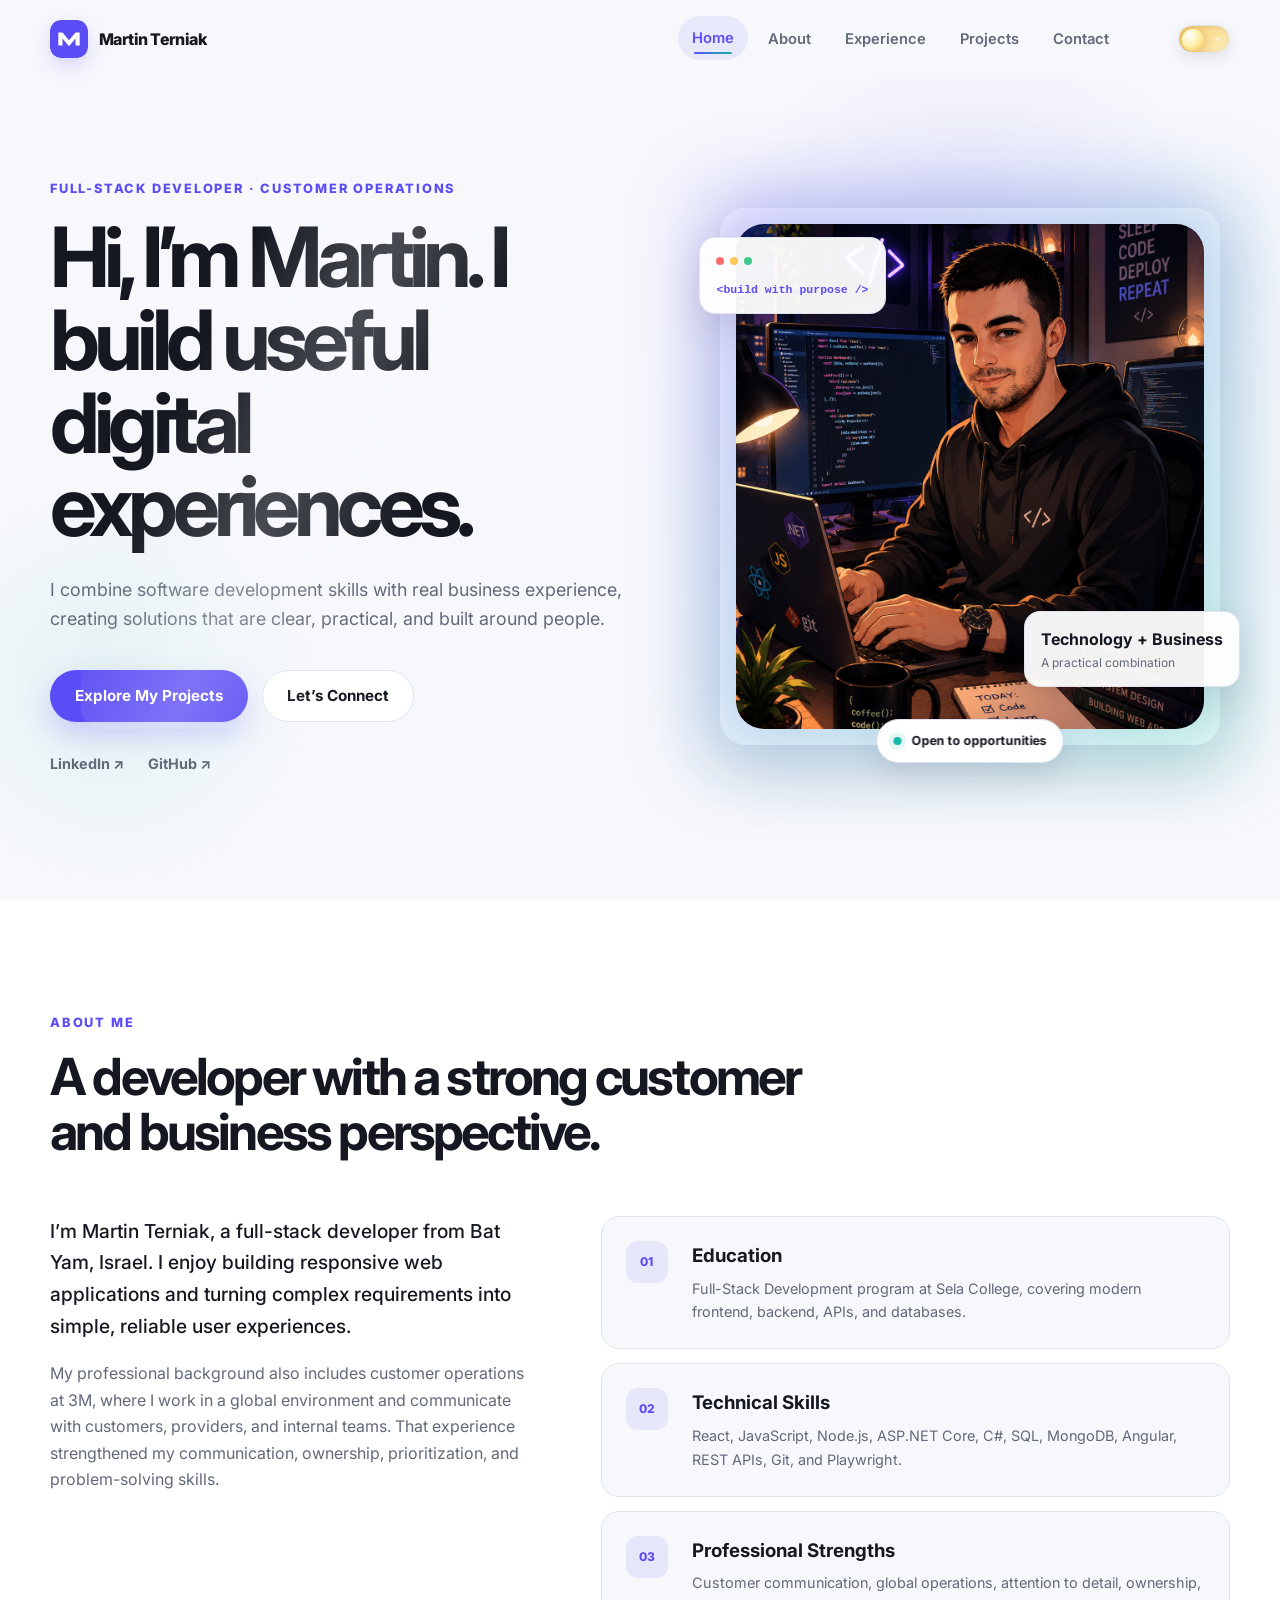
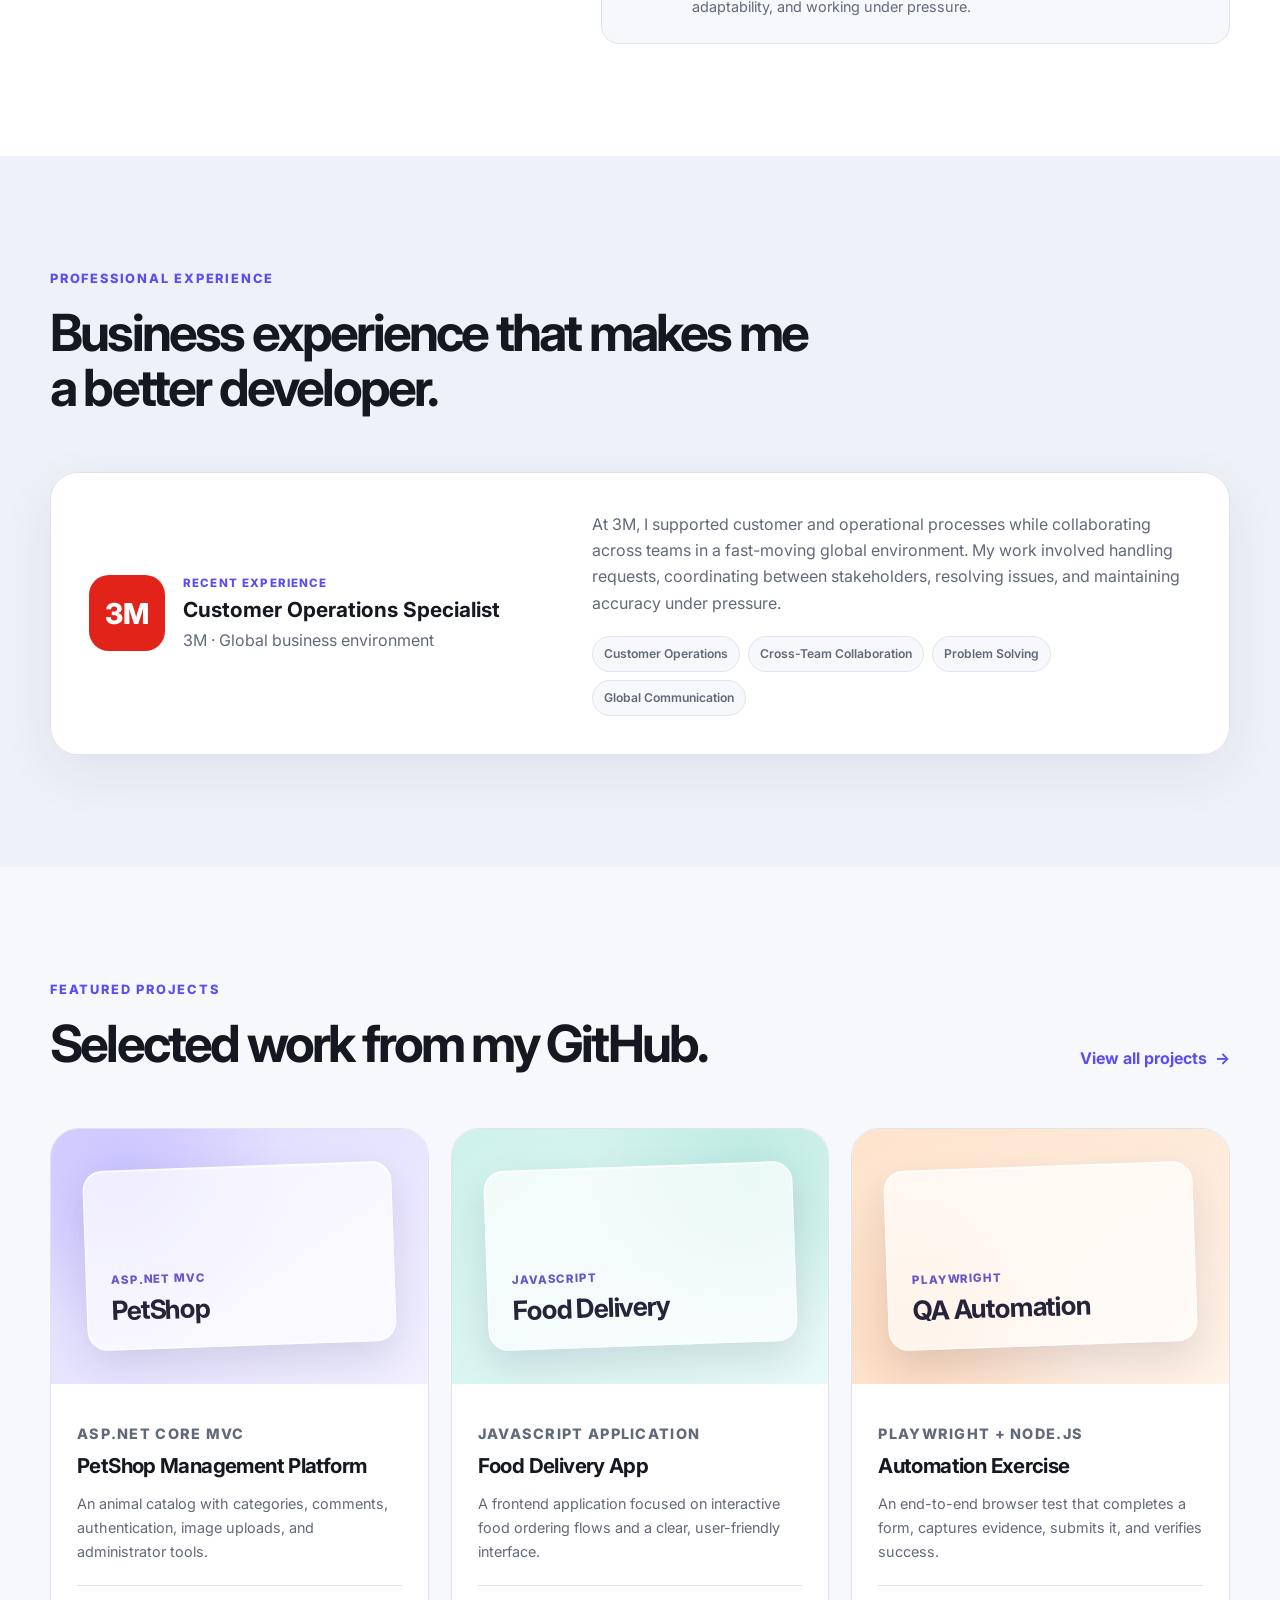
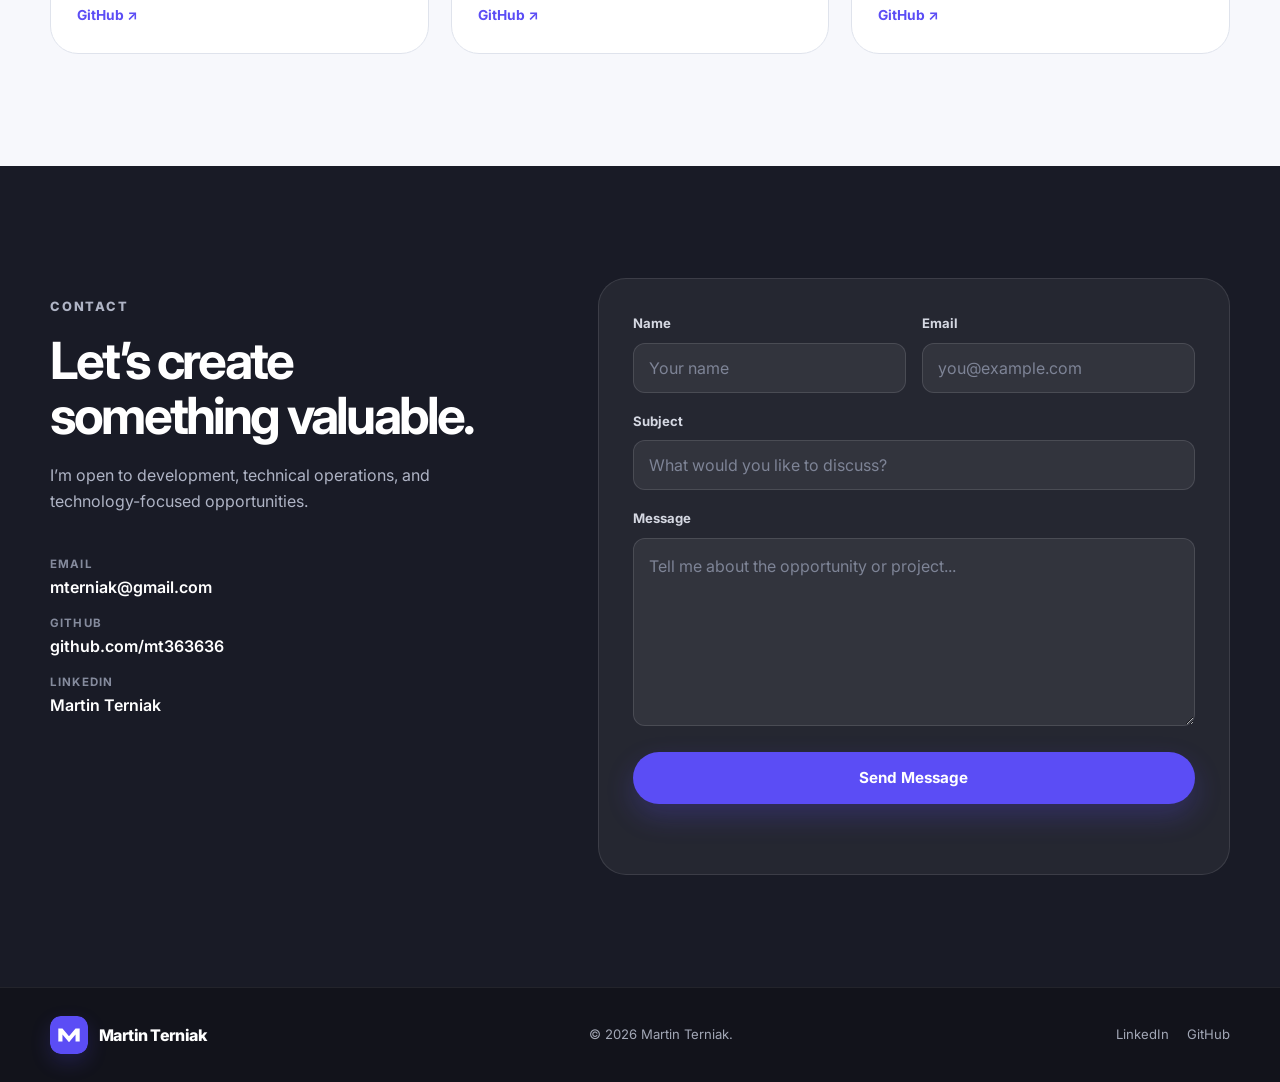
==== index.html @ b2ddba94 "Add chat project and polish portfolio UI" ====
<!DOCTYPE html>
<html lang="en">
<head>
  <meta charset="UTF-8" />
  <meta name="viewport" content="width=device-width, initial-scale=1.0" />
  <meta name="description" content="Martin Terniak — full-stack developer and customer operations professional." />
  <title>Martin Terniak | Full-Stack Developer</title>
  <link rel="preconnect" href="https://fonts.googleapis.com">
  <link rel="preconnect" href="https://fonts.gstatic.com" crossorigin>
  <link href="https://fonts.googleapis.com/css2?family=Inter:wght@400;500;600;700;800&display=swap" rel="stylesheet">
  <link rel="icon" href="logo.svg" type="image/svg+xml">
  <link rel="stylesheet" href="style.css" />
</head>

<body>
  <div class="cursor-glow" aria-hidden="true"></div>
  <div class="cosmic-background" aria-hidden="true">
  <div class="stars stars-small"></div>
  <div class="stars stars-medium"></div>
  <div class="stars stars-large"></div>
  <div class="cosmic-orb cosmic-orb-one"></div>
  <div class="cosmic-orb cosmic-orb-two"></div>
</div>
  <header class="header">
    <nav class="navbar container" aria-label="Main navigation">
      <a href="index.html#home" class="brand">
  <img src="logo.svg" alt="" class="brand-mark">
  <span>Martin Terniak</span>
</a>



<button class="menu-toggle" type="button"
 aria-label="Open navigation menu"
  aria-expanded="false"
  aria-controls="nav-links">
    <span></span>
    <span></span>
    <span></span>
</button>

      <ul class="nav-links" id="nav-links">
        <li><a href="#home" class="nav-link active">Home</a></li>
        <li><a href="#about" class="nav-link">About</a></li>
        <li><a href="#experience" class="nav-link">Experience</a></li>
        <li><a href="#projects" class="nav-link">Projects</a></li>
        <li><a href="#contact" class="nav-link">Contact</a></li>
      </ul>
      <button
  class="theme-toggle"
  id="theme-toggle"
  type="button"
  aria-label="Switch color theme"
  aria-pressed="false"
>
  <span class="theme-toggle-track">
    <span class="theme-icon sun-icon">☀</span>
    <span class="theme-icon moon-icon">✦</span>
    <span class="theme-toggle-orb"></span>
  </span>
</button>
    </nav>
  </header>

  <main>
    <section id="home" class="hero section">
      <div class="hero-glow hero-glow-one"></div>
      <div class="hero-glow hero-glow-two"></div>

      <div class="container hero-grid">
        <div class="hero-content reveal">
          <p class="eyebrow">Full-Stack Developer · Customer Operations</p>
          <h1>Hi, I’m Martin. I build useful digital experiences.</h1>
          <p class="hero-description">
            I combine software development skills with real business experience,
            creating solutions that are clear, practical, and built around people.
          </p>

          <div class="hero-actions">
            <a href="projects.html" class="btn btn-primary">Explore My Projects</a>
            <a href="#contact" class="btn btn-secondary">Let’s Connect</a>
          </div>

          <div class="social-row">
            <a href="https://www.linkedin.com/in/martin-terniak-32437826b" target="_blank" rel="noopener noreferrer">LinkedIn ↗</a>
            <a href="https://github.com/mt363636" target="_blank" rel="noopener noreferrer">GitHub ↗</a>
          </div>
        </div>

        <div class="hero-visual reveal">
          <div class="portrait-frame">
            <img
  src="portfolio/images/profile_website.png"
  alt="me!"
/>
            <div class="portrait-badge">
              <span></span>
              Open to opportunities
            </div>
          </div>

          <div class="floating-card card-code">
            <span class="code-dot red"></span>
            <span class="code-dot yellow"></span>
            <span class="code-dot green"></span>
            <code>&lt;build with purpose /&gt;</code>
          </div>

          <div class="floating-card card-stat">
            <strong>Technology + Business</strong>
            <span>A practical combination</span>
          </div>
        </div>
      </div>
    </section>

    <section id="about" class="section about">
      <div class="container">
        <div class="section-heading reveal">
          <p class="eyebrow">About Me</p>
          <h2>A developer with a strong customer and business perspective.</h2>
        </div>

        <div class="about-grid">
          <div class="about-intro reveal">
            <p class="lead">
              I’m Martin Terniak, a full-stack developer from Bat Yam, Israel.
              I enjoy building responsive web applications and turning complex requirements
              into simple, reliable user experiences.
            </p>
            <p>
              My professional background also includes customer operations at 3M, where I work
              in a global environment and communicate with customers, providers, and internal teams.
              That experience strengthened my communication, ownership, prioritization, and
              problem-solving skills.
            </p>
          </div>

          <div class="about-facts reveal">
            <article class="fact-card">
              <span class="fact-number">01</span>
              <div>
                <h3>Education</h3>
                <p>Full-Stack Development program at Sela College, covering modern frontend, backend, APIs, and databases.</p>
              </div>
            </article>

            <article class="fact-card">
              <span class="fact-number">02</span>
              <div>
                <h3>Technical Skills</h3>
                <p>React, JavaScript, Node.js, ASP.NET Core, C#, SQL, MongoDB, Angular, REST APIs, Git, and Playwright.</p>
              </div>
            </article>

            <article class="fact-card">
              <span class="fact-number">03</span>
              <div>
                <h3>Professional Strengths</h3>
                <p>Customer communication, global operations, attention to detail, ownership, adaptability, and working under pressure.</p>
              </div>
            </article>
          </div>
        </div>
      </div>
    </section>

    <section id="experience" class="section experience">
      <div class="container">
        <div class="section-heading reveal">
          <p class="eyebrow">Professional Experience</p>
          <h2>Business experience that makes me a better developer.</h2>
        </div>

        <article class="experience-card reveal">
          <div class="experience-company">
            <div class="company-logo">3M</div>
            <div>
              <p class="experience-label">recent experience</p>
              <h3>Customer Operations Specialist</h3>
              <p>3M · Global business environment</p>
            </div>
          </div>

          <div class="experience-copy">
            <p>
              At 3M, I supported customer and operational processes while collaborating across
              teams in a fast-moving global environment. My work involved handling requests,
              coordinating between stakeholders, resolving issues, and maintaining accuracy
              under pressure.
            </p>
            <div class="experience-tags">
              <span>Customer Operations</span>
              <span>Cross-Team Collaboration</span>
              <span>Problem Solving</span>
              <span>Global Communication</span>
            </div>
          </div>
        </article>
      </div>
    </section>

    <section id="projects" class="section projects">
      <div class="container">
        <div class="section-heading heading-row reveal">
          <div>
            <p class="eyebrow">Featured Projects</p>
            <h2>Selected work from my GitHub.</h2>
          </div>
          <a href="projects.html" class="text-link">View all projects <span>→</span></a>
        </div>

        <div class="projects-grid">
          <article class="project-card reveal">
            <a class="project-visual project-one" href="https://github.com/mt363636/PetShopProject" target="_blank" rel="noopener noreferrer">
              <div class="project-placeholder">
                <span>ASP.NET MVC</span>
                <strong>PetShop</strong>
              </div>
            </a>
            <div class="project-content">
              <p class="project-type">ASP.NET Core MVC</p>
              <h3>PetShop Management Platform</h3>
              <p>An animal catalog with categories, comments, authentication, image uploads, and administrator tools.</p>
              <div class="project-links">
                <a href="https://github.com/mt363636/PetShopProject" target="_blank" rel="noopener noreferrer">GitHub ↗</a>
              </div>
            </div>
          </article>

          <article class="project-card reveal">
            <a class="project-visual project-two" href="https://github.com/mt363636/Food-Delievery-App" target="_blank" rel="noopener noreferrer">
              <div class="project-placeholder">
                <span>JavaScript</span>
                <strong>Food Delivery</strong>
              </div>
            </a>
            <div class="project-content">
              <p class="project-type">JavaScript Application</p>
              <h3>Food Delivery App</h3>
              <p>A frontend application focused on interactive food ordering flows and a clear, user-friendly interface.</p>
              <div class="project-links">
                <a href="https://github.com/mt363636/Food-Delievery-App" target="_blank" rel="noopener noreferrer">GitHub ↗</a>
              </div>
            </div>
          </article>

          <article class="project-card reveal">
            <a class="project-visual project-three" href="https://github.com/mt363636/Automation-Exercise" target="_blank" rel="noopener noreferrer">
              <div class="project-placeholder">
                <span>Playwright</span>
                <strong>QA Automation</strong>
              </div>
            </a>
            <div class="project-content">
              <p class="project-type">Playwright + Node.js</p>
              <h3>Automation Exercise</h3>
              <p>An end-to-end browser test that completes a form, captures evidence, submits it, and verifies success.</p>
              <div class="project-links">
                <a href="https://github.com/mt363636/Automation-Exercise" target="_blank" rel="noopener noreferrer">GitHub ↗</a>
              </div>
            </div>
          </article>
        </div>
      </div>
    </section>

    <section id="contact" class="section contact">
      <div class="container contact-grid">
        <div class="contact-copy reveal">
          <p class="eyebrow">Contact</p>
          <h2>Let’s create something valuable.</h2>
          <p>I’m open to development, technical operations, and technology-focused opportunities.</p>

          <div class="contact-details">
            <a href="mailto:mterniak@gmail.com"><span>Email</span>mterniak@gmail.com</a>
            <a href="https://github.com/mt363636" target="_blank" rel="noopener noreferrer"><span>GitHub</span>github.com/mt363636</a>
            <a href="https://www.linkedin.com/in/martin-terniak-32437826b" target="_blank" rel="noopener noreferrer"><span>LinkedIn</span>Martin Terniak</a>
          </div>
        </div>

        <form
  class="contact-form reveal"
  id="contact-form"
  action="https://formspree.io/f/mzdlnkng"
  method="POST"
>
          <div class="form-row">
            <div class="form-group">
              <label for="name">Name</label>
              <input id="name" name="name" type="text" placeholder="Your name" required />
            </div>
            <div class="form-group">
              <label for="email">Email</label>
              <input id="email" name="email" type="email" placeholder="you@example.com" required />
            </div>
          </div>
          <div class="form-group">
            <label for="subject">Subject</label>
            <input id="subject" name="subject" type="text" placeholder="What would you like to discuss?" required />
          </div>
          <div class="form-group">
            <label for="message">Message</label>
            <textarea id="message" name="message" rows="6" placeholder="Tell me about the opportunity or project..." required></textarea>
          </div>
          <button type="submit" class="btn btn-primary submit-btn">Send Message</button>
          <p class="form-status" id="form-status" role="status"></p>
        </form>
      </div>
    </section>
  </main>

  <footer class="footer">
    <div class="container footer-content">
      <a href="index.html#home" class="brand footer-brand">
        <img src="logo.svg" alt="" class="brand-mark">
        <span>Martin Terniak</span>
      </a>
      <p>© <span id="year"></span> Martin Terniak.</p>
      <div class="footer-social">
        <a href="https://www.linkedin.com/in/martin-terniak-32437826b" target="_blank" rel="noopener noreferrer">LinkedIn</a>
        <a href="https://github.com/mt363636" target="_blank" rel="noopener noreferrer">GitHub</a>
      </div>
    </div>
  </footer>
<button
  class="back-to-top"
  id="back-to-top"
  type="button"
  aria-label="Back to top"
>
  <span class="back-to-top-arrow">↑</span>
</button>
  <script src="script.js"></script>
</body>
</html>
---- style.css ----
:root {
  --bg: #f7f8fc;
  --surface: #ffffff;
  --surface-soft: #eef1f8;
  --text: #151821;
  --muted: #626979;
  --border: #dfe3ec;
  --primary: #5b4df5;
  --primary-dark: #4638dc;
  --accent: #16b8a6;
  --dark: #191b26;
  --shadow: 0 24px 70px rgba(39,43,67,.12);
  --radius-lg: 28px;
  --radius-md: 18px;
  --container: 1180px;
}
*{margin:0;padding:0;box-sizing:border-box}
html{scroll-behavior:smooth;scroll-padding-top:84px}
body{font-family:"Inter",sans-serif;background:var(--bg);color:var(--text);line-height:1.65;overflow-x:hidden}
body.menu-open{overflow:hidden}
a{color:inherit;text-decoration:none}
button,input,textarea{font:inherit} button{cursor:pointer}
img{display:block;max-width:100%}
.container{width:min(calc(100% - 40px),var(--container));margin-inline:auto}
.section{padding:112px 0}
.header{position:fixed;inset:0 0 auto;z-index:1000;background:rgba(247,248,252,.84);border-bottom:1px solid transparent;backdrop-filter:blur(18px);transition:.3s}
.header.scrolled{border-color:rgba(223,227,236,.9);box-shadow:0 8px 30px rgba(37,42,64,.06)}
.navbar {
  height: 78px;
  display: flex;
  align-items: center;
  justify-content: flex-start;
}
.brand{display:inline-flex;align-items:center;gap:11px;font-weight:800;letter-spacing:-.035em}
.brand-mark{width:38px;height:38px;border-radius:11px;box-shadow:0 8px 20px rgba(91,77,245,.2)}
.nav-links {
  display: flex;
  align-items: center;
  gap: 6px;
  margin-left: auto;
  list-style: none;
}
.nav-link{display:inline-flex;padding:10px 14px;color:var(--muted);font-size:.92rem;font-weight:600;border-radius:999px;transition:.25s}
.nav-link:hover,.nav-link.active{color:var(--primary);background:rgba(91,77,245,.09)}
.menu-toggle{display:none;width:44px;height:44px;border:0;background:transparent;align-items:center;justify-content:center;flex-direction:column;gap:5px}
.menu-toggle span{width:23px;height:2px;background:var(--text);transition:.3s}
.hero{min-height:100vh;padding-top:165px;display:flex;align-items:center;position:relative;isolation:isolate}
.hero-grid{display:grid;grid-template-columns:1.05fr .95fr;align-items:center;gap:85px}
.hero-glow{position:absolute;border-radius:50%;z-index:-1;opacity:.7}
.hero-glow-one{width:560px;height:560px;background:radial-gradient(circle,rgba(91,77,245,.19),transparent 68%);top:2%;right:2%}
.hero-glow-two{width:430px;height:430px;background:radial-gradient(circle,rgba(22,184,166,.13),transparent 67%);bottom:0;left:-8%}
.eyebrow{color:var(--primary);font-size:.8rem;font-weight:800;letter-spacing:.14em;text-transform:uppercase;margin-bottom:16px}
.hero h1,.projects-hero h1{font-size:clamp(3.2rem,6.5vw,6rem);line-height:1;letter-spacing:-.07em}
.hero-description{max-width:650px;margin-top:27px;color:var(--muted);font-size:1.12rem}
.hero-actions{display:flex;flex-wrap:wrap;gap:14px;margin-top:36px}
.btn{min-height:52px;padding:0 24px;display:inline-flex;align-items:center;justify-content:center;border-radius:999px;font-size:.95rem;font-weight:700;border:1px solid transparent;transition:.25s}
.btn-primary{color:#fff;background:var(--primary);box-shadow:0 12px 28px rgba(91,77,245,.24)}
.btn-primary:hover{background:var(--primary-dark);transform:translateY(-2px)}
.btn-secondary{background:var(--surface);border-color:var(--border)}
.btn-secondary:hover{border-color:var(--primary);color:var(--primary);transform:translateY(-2px)}
.social-row{display:flex;gap:24px;margin-top:30px}
.social-row a{color:var(--muted);font-size:.9rem;font-weight:700}
.social-row a:hover{color:var(--primary)}
.hero-visual{min-height:570px;position:relative;display:grid;place-items:center}
.portrait-frame{width:min(100%,500px);padding:15px;background:rgba(255,255,255,.9);border:1px solid rgba(255,255,255,.95);border-radius:26px;box-shadow:var(--shadow);transform:rotate(1.5deg);position:relative}
.portrait-frame{
    transition:.35s ease;
}

.portrait-frame:hover{
    transform:rotate(1deg) scale(1.03);
}
.portrait-frame::before{
    content:"";
    position:absolute;
    inset:-15px;
    background:linear-gradient(135deg,#5b4df5,#16b8a6);
    filter:blur(40px);
    opacity:.35;
    z-index:-1;
}
.portrait-frame>img{width:100%;aspect-ratio:1/1.08;object-fit:cover;border-radius:28px;background:linear-gradient(145deg,#dcd8ff,#c8f0eb)}
.portrait-badge{position:absolute;left:50%;bottom:-19px;transform:translateX(-50%);white-space:nowrap;padding:11px 16px;background:#fff;border:1px solid var(--border);border-radius:999px;box-shadow:0 12px 30px rgba(39,43,67,.12);font-size:.78rem;font-weight:700}
.portrait-badge span{display:inline-block;width:8px;height:8px;margin-right:7px;border-radius:50%;background:var(--accent);box-shadow:0 0 0 5px rgba(22,184,166,.12)}
.floating-card{position:absolute;padding:14px 16px;background:rgba(255,255,255,.95);border:1px solid rgba(223,227,236,.9);border-radius:16px;box-shadow:0 14px 36px rgba(39,43,67,.12)}
.card-code{top:8%;left:-2%;font-size:.72rem}.card-code code{display:block;margin-top:9px;color:var(--primary);font-weight:700}
.code-dot{display:inline-block;width:8px;height:8px;border-radius:50%;margin-right:3px}.red{background:#ff6b6b}.yellow{background:#ffc857}.green{background:#40c98f}
.card-stat{right:-2%;bottom:13%;display:flex;flex-direction:column}.card-stat strong{font-size:1rem}.card-stat span{color:var(--muted);font-size:.75rem}
.section-heading{max-width:760px;margin-bottom:56px}
.section-heading h2,.contact-copy h2{font-size:clamp(2.3rem,4vw,3.8rem);line-height:1.08;letter-spacing:-.055em}
.heading-row{max-width:none;display:flex;align-items:end;justify-content:space-between;gap:30px}
.about{background:var(--surface)}
.about-grid{display:grid;grid-template-columns:.86fr 1.14fr;gap:76px;align-items:start}
.about-intro p{color:var(--muted);margin-bottom:18px}.about-intro .lead{font-size:1.2rem;color:var(--text);font-weight:500}
.about-facts{display:grid;gap:14px}
.fact-card{display:grid;grid-template-columns:48px 1fr;gap:18px;padding:24px;background:var(--bg);border:1px solid var(--border);border-radius:var(--radius-md);transition:.25s}
.fact-card:hover{transform:translateY(-4px);border-color:rgba(91,77,245,.35);box-shadow:0 16px 36px rgba(39,43,67,.07)}
.fact-number{width:42px;height:42px;display:grid;place-items:center;color:var(--primary);background:rgba(91,77,245,.1);border-radius:12px;font-size:.75rem;font-weight:800}
.fact-card h3{margin-bottom:5px}.fact-card p{color:var(--muted);font-size:.9rem}
.experience{background:var(--surface-soft)}
.experience-card{display:grid;grid-template-columns:.85fr 1.15fr;gap:60px;padding:38px;background:var(--surface);border:1px solid var(--border);border-radius:var(--radius-lg);box-shadow:0 18px 55px rgba(39,43,67,.07)}
.experience-company{display:flex;gap:18px;align-items:center}.company-logo{width:76px;height:76px;display:grid;place-items:center;color:#fff;background:#e2231a;border-radius:20px;font-size:1.8rem;font-weight:800}
.experience-label{color:var(--primary);font-size:.72rem;font-weight:800;text-transform:uppercase;letter-spacing:.1em}
.experience-company h3{font-size:1.3rem}.experience-company div p:last-child,.experience-copy p{color:var(--muted)}
.experience-tags,.tags{display:flex;flex-wrap:wrap;gap:8px;margin-top:20px}
.experience-tags span,.tags span{padding:7px 11px;border:1px solid var(--border);border-radius:999px;background:var(--bg);color:var(--muted);font-size:.76rem;font-weight:600}
.projects{background:var(--bg)}
.text-link{display:inline-flex;gap:8px;color:var(--primary);font-weight:700}.text-link span{transition:.2s}.text-link:hover span{transform:translateX(4px)}
.projects-grid{display:grid;grid-template-columns:repeat(3,1fr);gap:22px}
.project-card{overflow:hidden;background:var(--surface);border:1px solid var(--border);border-radius:var(--radius-lg);transition:.3s}
.project-card:hover{transform:translateY(-7px);box-shadow:var(--shadow)}
.project-visual{min-height:255px;padding:34px;display:grid;place-items:center;overflow:hidden}
.project-one {
  background:
    radial-gradient(circle at 20% 20%, rgba(124, 108, 255, 0.22), transparent 45%),
    linear-gradient(145deg, #dcd8ff, #f2f0ff);
}

.project-two {
  background:
    radial-gradient(circle at 80% 20%, rgba(41, 180, 150, 0.18), transparent 45%),
    linear-gradient(145deg, #cef1eb, #e8faf7);
}

.project-three {
  background:
    radial-gradient(circle at 20% 80%, rgba(244, 147, 73, 0.2), transparent 45%),
    linear-gradient(145deg, #fee3cc, #fff2e7);
}

.project-four {
  background:
    radial-gradient(circle at 80% 20%, rgba(77, 137, 220, 0.18), transparent 45%),
    linear-gradient(145deg, #dcecff, #f2f7ff);
}

.project-five {
  background:
    radial-gradient(circle at 20% 20%, rgba(177, 87, 201, 0.18), transparent 45%),
    linear-gradient(145deg, #f2dff9, #fbf2fd);
}

.project-six {
  background:
    radial-gradient(circle at 80% 80%, rgba(100, 110, 125, 0.14), transparent 45%),
    linear-gradient(145deg, #e4e8ed, #f7f8fa);
}
.project-placeholder {
  width: 100%;
  min-height: 180px;
  display: flex;
  flex-direction: column;
  justify-content: flex-end;
  gap: 6px;
  padding: 24px;

  border: 1px solid rgba(255, 255, 255, 0.85);
  border-radius: 20px;
  background: rgba(255, 255, 255, 0.7);
  box-shadow:
    0 18px 38px rgba(50, 46, 90, 0.13),
    inset 0 1px 0 rgba(255, 255, 255, 0.8);

  transform: rotate(-2deg);
  transition:
    transform 0.35s ease,
    box-shadow 0.35s ease;
}

.project-card:hover .project-placeholder {
  transform: rotate(0) scale(1.02);
  box-shadow:
    0 24px 45px rgba(50, 46, 90, 0.18),
    inset 0 1px 0 rgba(255, 255, 255, 0.9);
}

.project-placeholder span {
  color: #6556c9;
  font-size: 0.72rem;
  font-weight: 800;
  text-transform: uppercase;
  letter-spacing: 0.08em;
}

.project-placeholder strong {
  color: #25243a;
  font-size: 1.65rem;
  line-height: 1.1;
  letter-spacing: -0.045em;
}

.project-chat .project-placeholder {
  background: rgba(14, 18, 38, 0.72);
  border-color: rgba(255, 255, 255, 0.16);
  box-shadow:
    0 20px 45px rgba(4, 6, 18, 0.35),
    inset 0 1px 0 rgba(255, 255, 255, 0.08);
  backdrop-filter: blur(12px);
}

.project-chat .project-placeholder span {
  color: #b9b2ff;
}

.project-chat .project-placeholder strong {
  color: #ffffff;
}
.project-content{padding:26px}.project-type{color:var(--primary);font-size:.74rem;font-weight:800;text-transform:uppercase;letter-spacing:.09em;margin-bottom:8px}
.project-content h3,.project-content h2{font-size:1.28rem;line-height:1.3;letter-spacing:-.03em}.project-content>p{color:var(--muted);font-size:.9rem;margin-top:12px}
.project-links{display:flex;align-items:center;justify-content:space-between;gap:14px;margin-top:22px;padding-top:18px;border-top:1px solid var(--border)}
.project-links a{color:var(--primary);font-size:.86rem;font-weight:700}.disabled-link{color:#9aa0ae;font-size:.78rem}
.project-chat {
  background:
    radial-gradient(circle at 20% 20%, rgba(124, 108, 255, 0.32), transparent 38%),
    radial-gradient(circle at 80% 75%, rgba(54, 211, 153, 0.22), transparent 40%),
    linear-gradient(135deg, #171b36, #28295c);
}
.contact{background:var(--dark);color:#fff}
.contact-grid{display:grid;grid-template-columns:.85fr 1.15fr;gap:80px;align-items:start}.contact-copy>p{color:#afb4c5;margin-top:18px}
.contact-details{display:grid;gap:14px;margin-top:40px}.contact-details a{display:flex;flex-direction:column;font-weight:600}.contact-details a span{color:#858b9d;font-size:.72rem;font-weight:700;text-transform:uppercase;letter-spacing:.1em}.contact-details a:hover{color:#9d95ff}
.contact-form{padding:34px;border:1px solid rgba(255,255,255,.1);border-radius:var(--radius-lg);background:rgba(255,255,255,.055)}
.form-row{display:grid;grid-template-columns:1fr 1fr;gap:16px}.form-group{margin-bottom:18px}.form-group label{display:block;margin-bottom:8px;color:#d5d8e2;font-size:.82rem;font-weight:700}
.form-group input,.form-group textarea{width:100%;color:#fff;background:rgba(255,255,255,.06);border:1px solid rgba(255,255,255,.12);border-radius:12px;outline:none;transition:.2s}
.form-group input{height:50px;padding:0 15px}.form-group textarea{resize:vertical;min-height:145px;padding:14px 15px}.form-group input::placeholder,.form-group textarea::placeholder{color:#7e8496}
.form-group input:focus,.form-group textarea:focus{border-color:#8b82ff;box-shadow:0 0 0 4px rgba(139,130,255,.12)}.submit-btn{width:100%}.form-status{min-height:24px;color:#74ddcf;text-align:center;font-size:.86rem;margin-top:12px}
.footer{padding:28px 0;background:#12131b;color:#a2a7b6;border-top:1px solid rgba(255,255,255,.07)}.footer-content{display:flex;align-items:center;justify-content:space-between;gap:20px}.footer-brand{color:#fff}.footer-social{display:flex;gap:18px}.footer-social a:hover{color:#fff}.footer p,.footer-social{font-size:.82rem}
.projects-hero{padding-top:190px;padding-bottom:85px;background:linear-gradient(180deg,#f7f8fc,#eef1f8)}.projects-hero .container{max-width:930px;text-align:center}.projects-hero h1{font-size:clamp(3rem,6vw,5.4rem)}.projects-hero p:last-child{max-width:680px;margin:25px auto 0;color:var(--muted);font-size:1.05rem}
.projects-page{padding-top:75px}.archive-grid .project-card{display:flex;flex-direction:column}.archive-grid .project-content{display:flex;flex:1;flex-direction:column}.archive-grid .project-links{margin-top:auto}
.reveal{opacity:0;transform:translateY(24px);transition:opacity .7s,transform .7s}.reveal.visible{opacity:1;transform:translateY(0)}
@media(max-width:1000px){.hero-grid,.about-grid,.contact-grid,.experience-card{grid-template-columns:1fr}.hero-grid{gap:35px}.hero-content{text-align:center}.hero-description{margin-inline:auto}.hero-actions,.social-row{justify-content:center}.hero-visual{min-height:530px}.about-grid,.contact-grid,.experience-card{gap:42px}.projects-grid{grid-template-columns:repeat(2,1fr)}}
@media(max-width:760px){.section{padding:84px 0}.menu-toggle{display:flex}.nav-links{position:fixed;inset:78px 0 auto;height:calc(100vh - 78px);padding:28px 20px;background:rgba(247,248,252,.98);flex-direction:column;align-items:stretch;transform:translateX(100%);transition:.3s}.nav-links.open{transform:translateX(0)}.nav-link{justify-content:center;padding:14px}.menu-toggle.active span:nth-child(1){transform:translateY(7px) rotate(45deg)}.menu-toggle.active span:nth-child(2){opacity:0}.menu-toggle.active span:nth-child(3){transform:translateY(-7px) rotate(-45deg)}.hero{padding-top:135px}.hero h1{font-size:clamp(2.8rem,13vw,4.6rem)}.hero-visual{min-height:460px}.portrait-frame{width:min(86%,360px)}.card-code{left:-8px}.card-stat{right:-8px}.projects-grid,.form-row{grid-template-columns:1fr}.heading-row{align-items:flex-start;flex-direction:column}.experience-card{padding:26px}.footer-content{flex-direction:column;text-align:center}.projects-hero{padding-top:150px}.brand>span{font-size:.92rem}}
@media(max-width:480px){.container{width:min(calc(100% - 28px),var(--container))}.hero-actions{flex-direction:column}.hero-actions .btn{width:100%}.hero-visual{min-height:420px}.floating-card{transform:scale(.84)}.card-code{left:-24px}.card-stat{right:-20px}.contact-form{padding:24px 18px}.experience-company{align-items:flex-start}.company-logo{width:62px;height:62px}.project-visual{min-height:225px}}
@media(prefers-reduced-motion:reduce){html{scroll-behavior:auto}*,*::before,*::after{animation-duration:.01ms!important;animation-iteration-count:1!important;transition-duration:.01ms!important}.reveal{opacity:1;transform:none}}

/* =========================================================
   CLEAN LIGHT / COSMIC THEME SYSTEM
   Keeps the original light theme as default.
   Dark styling is enabled only with body.cosmic-theme.
========================================================= */

body,
.header,
.nav-links,
.about,
.projects,
.experience,
.contact,
.footer,
.project-card,
.fact-card,
.experience-card,
.contact-form,
.portrait-frame,
.portrait-badge,
.floating-card,
.btn-secondary,
.experience-tags span,
.tags span,
input,
textarea,
section {
  transition:
    background-color 0.85s cubic-bezier(0.22, 1, 0.36, 1),
    background 0.85s cubic-bezier(0.22, 1, 0.36, 1),
    color 0.65s ease,
    border-color 0.65s ease,
    box-shadow 0.85s ease,
    opacity 0.65s ease;
}

body.cosmic-theme {
  --bg: #070913;
  --surface: #0e1222;
  --surface-soft: #13182b;
  --text: #f5f7ff;
  --muted: #a6aec8;
  --border: rgba(255, 255, 255, 0.1);
  --primary: #7c6cff;
  --primary-dark: #5c4ee8;
  --accent: #29e0d0;
  --dark: #05060d;
  --shadow:
    0 30px 80px rgba(0, 0, 0, 0.45),
    0 0 45px rgba(124, 108, 255, 0.1);

  background:
    radial-gradient(circle at 15% 20%, rgba(124, 108, 255, 0.14), transparent 32%),
    radial-gradient(circle at 85% 70%, rgba(41, 224, 208, 0.09), transparent 30%),
    #070913;
}

body.cosmic-theme .header {
  background: rgba(7, 9, 19, 0.76);
}

body.cosmic-theme .header.scrolled {
  border-color: rgba(255, 255, 255, 0.08);
  box-shadow: 0 12px 40px rgba(0, 0, 0, 0.28);
}

body.cosmic-theme .about,
body.cosmic-theme .projects,
body.cosmic-theme .experience,
body.cosmic-theme .projects-page {
  background: transparent;
}

body.cosmic-theme .projects-hero {
  background:
    radial-gradient(circle at 50% 0%, rgba(124, 108, 255, 0.15), transparent 55%),
    linear-gradient(180deg, #0c1020, #070913);
}

body.cosmic-theme .skill-card,
body.cosmic-theme .fact-card,
body.cosmic-theme .project-card,
body.cosmic-theme .experience-card,
body.cosmic-theme .contact-form {
  background: rgba(14, 18, 34, 0.82);
  border-color: rgba(255, 255, 255, 0.09);
  backdrop-filter: blur(16px);
}

body.cosmic-theme .project-content p,
body.cosmic-theme .about-intro p,
body.cosmic-theme .fact-card p,
body.cosmic-theme .experience-copy p,
body.cosmic-theme .experience-company div p:last-child,
body.cosmic-theme .section-heading p,
body.cosmic-theme .hero-description,
body.cosmic-theme .projects-hero p:last-child {
  color: var(--muted);
}

body.cosmic-theme .btn-secondary {
  color: var(--text);
  background: rgba(255, 255, 255, 0.05);
  border-color: rgba(255, 255, 255, 0.13);
}

body.cosmic-theme .btn-secondary:hover {
  background: rgba(124, 108, 255, 0.12);
}

body.cosmic-theme .hero-glow-one {
  background: radial-gradient(circle, rgba(124, 108, 255, 0.32), transparent 66%);
}

body.cosmic-theme .hero-glow-two {
  background: radial-gradient(circle, rgba(41, 224, 208, 0.18), transparent 68%);
}

body.cosmic-theme .portrait-frame {
  background: rgba(14, 18, 34, 0.86);
  border-color: rgba(255, 255, 255, 0.14);
  box-shadow:
    0 30px 80px rgba(0, 0, 0, 0.45),
    0 0 70px rgba(124, 108, 255, 0.18);
}

body.cosmic-theme .portrait-frame::before {
  background: linear-gradient(135deg, #7c6cff, #29e0d0);
  opacity: 0.5;
}

body.cosmic-theme .portrait-badge,
body.cosmic-theme .floating-card {
  color: var(--text);
  background: rgba(14, 18, 34, 0.9);
  border-color: rgba(255, 255, 255, 0.1);
}

body.cosmic-theme .experience-tags span,
body.cosmic-theme .tags span {
  background: rgba(255, 255, 255, 0.04);
  border-color: rgba(255, 255, 255, 0.1);
}

body.cosmic-theme .footer {
  background: #03040a;
}

/* =========================
   THEME TOGGLE
========================= */

.theme-toggle {
  width: 72px;
  height: 38px;
  padding: 0;
  margin-left: 18px;
margin-right: 0;
  border: 0;
  border-radius: 999px;
  background: transparent;
  flex: 0 0 auto;
}

.theme-toggle-track {
  position: relative;
  width: 100%;
  height: 100%;
  display: block;
  overflow: hidden;
  border: 1px solid var(--border);
  border-radius: 999px;
  background: linear-gradient(135deg, #f6c86b, #fef0bd);
  box-shadow:
    inset 0 2px 8px rgba(0, 0, 0, 0.08),
    0 8px 22px rgba(39, 43, 67, 0.12);
  transition:
    background 0.8s cubic-bezier(0.22, 1, 0.36, 1),
    border-color 0.8s ease,
    box-shadow 0.8s ease,
    transform 0.4s ease;
}

.theme-toggle:hover .theme-toggle-track {
  transform: scale(1.04);
}

.theme-toggle:focus-visible {
  outline: 3px solid rgba(91, 77, 245, 0.28);
  outline-offset: 4px;
}

.theme-toggle-orb {
  position: absolute;
  z-index: 3;
  top: 4px;
  left: 4px;
  width: 28px;
  height: 28px;
  border-radius: 50%;
  background: radial-gradient(circle at 35% 30%, #ffffff, #fff0a9 48%, #f4bc4f);
  box-shadow:
    0 5px 15px rgba(144, 101, 19, 0.34),
    0 0 16px rgba(255, 220, 120, 0.7);
  transition:
    transform 0.9s cubic-bezier(0.16, 1, 0.3, 1),
    background 0.8s ease,
    box-shadow 0.8s ease;
}

.theme-icon {
  position: absolute;
  z-index: 2;
  top: 50%;
  transform: translateY(-50%);
  font-size: 13px;
  line-height: 1;
  transition:
    opacity 0.5s ease,
    transform 0.8s ease;
}

.sun-icon {
  left: 11px;
  color: #6e4b00;
  opacity: 0;
}

.moon-icon {
  right: 11px;
  color: #ffffff;
  opacity: 0.55;
}

body.cosmic-theme .theme-toggle-track {
  background:
    radial-gradient(circle at 75% 20%, rgba(124, 108, 255, 0.65), transparent 38%),
    linear-gradient(135deg, #080b18, #171c39);
  border-color: rgba(151, 139, 255, 0.4);
  box-shadow:
    inset 0 2px 10px rgba(0, 0, 0, 0.45),
    0 0 25px rgba(124, 108, 255, 0.22);
}

body.cosmic-theme .theme-toggle-orb {
  transform: translateX(34px) rotate(360deg);
  background: radial-gradient(circle at 35% 30%, #f8f7ff, #b6b0ff 46%, #6658e8);
  box-shadow:
    0 5px 17px rgba(0, 0, 0, 0.42),
    0 0 20px rgba(124, 108, 255, 0.85);
}

body.cosmic-theme .sun-icon {
  opacity: 0.45;
  transform: translateY(-50%) rotate(-180deg);
}

body.cosmic-theme .moon-icon {
  opacity: 1;
  transform: translateY(-50%) rotate(180deg);
}

/* =========================
   COSMIC BACKGROUND
========================= */

.cosmic-background {
  position: fixed;
  inset: 0;
  z-index: -10;
  pointer-events: none;
  overflow: hidden;
  opacity: 0;
  transition: opacity 0.8s ease;
  background:
    radial-gradient(circle at 30% 20%, rgba(124, 108, 255, 0.08), transparent 35%),
    radial-gradient(circle at 80% 80%, rgba(41, 224, 208, 0.06), transparent 32%);
}

body.cosmic-theme .cosmic-background {
  opacity: 1;
}

.stars {
  position: absolute;
  inset: -50%;
  background-repeat: repeat;
  animation: starsMove linear infinite;
}

.stars-small {
  background-image: radial-gradient(circle, rgba(255, 255, 255, 0.9) 1px, transparent 1.4px);
  background-size: 65px 65px;
  opacity: 0.3;
  animation-duration: 110s;
}

.stars-medium {
  background-image: radial-gradient(circle, rgba(151, 139, 255, 0.8) 1.4px, transparent 1.8px);
  background-size: 125px 125px;
  opacity: 0.22;
  animation-duration: 160s;
}

.stars-large {
  background-image: radial-gradient(circle, rgba(41, 224, 208, 0.75) 2px, transparent 2.5px);
  background-size: 210px 210px;
  opacity: 0.16;
  animation-duration: 220s;
}

@keyframes starsMove {
  from {
    transform: translate3d(0, 0, 0);
  }
  to {
    transform: translate3d(280px, 220px, 0);
  }
}

.cosmic-orb {
  position: absolute;
  border-radius: 50%;
  filter: blur(90px);
  opacity: 0.22;
  animation: orbFloat 12s ease-in-out infinite alternate;
}

.cosmic-orb-one {
  width: 420px;
  height: 420px;
  top: 8%;
  left: 5%;
  background: #6c5ce7;
}

.cosmic-orb-two {
  width: 360px;
  height: 360px;
  right: 4%;
  bottom: 6%;
  background: #00c9b7;
  animation-delay: -5s;
}

@keyframes orbFloat {
  from {
    transform: translate3d(-20px, -15px, 0) scale(0.96);
  }
  to {
    transform: translate3d(30px, 25px, 0) scale(1.08);
  }
}

/* =========================
   SPACE-FLIGHT TRANSITION
========================= */

.theme-flight {
  position: fixed;
  inset: 0;
  z-index: 99999;
  overflow: hidden;
  pointer-events: none;
  opacity: 0;
  visibility: hidden;
  background:
    radial-gradient(
      circle at center,
      rgba(124, 108, 255, 0.16),
      rgba(5, 6, 18, 0.97) 72%
    );
}

.theme-flight.active {
  visibility: visible;
  animation: flightOverlay 1.15s ease both;
}

.flight-stars {
  position: absolute;
  inset: -50%;
  background-image:
    radial-gradient(
      ellipse,
      rgba(255, 255, 255, 0.95) 0 1px,
      transparent 2px
    );
  background-size: 42px 42px;
  transform-origin: center;
}

.theme-flight.active .flight-stars {
  animation: warpStars 1.15s cubic-bezier(0.2, 0.8, 0.2, 1);
}

.flight-center {
  position: absolute;
  top: 50%;
  left: 50%;
  width: 20px;
  height: 20px;
  border-radius: 50%;
  transform: translate(-50%, -50%);
  background: #ffffff;
  box-shadow:
    0 0 50px #ffffff,
    0 0 110px #7c6cff,
    0 0 180px #29e0d0;
  opacity: 0;
}

.theme-flight.active .flight-center {
  animation: flightCenter 1.15s ease both;
}

@keyframes flightOverlay {
  0% { opacity: 0; }
  18% { opacity: 1; }
  72% { opacity: 1; }
  100% { opacity: 0; }
}

@keyframes warpStars {
  0% {
    transform: scale(0.35) rotate(0deg);
    filter: blur(0);
    opacity: 0;
  }
  22% {
    opacity: 0.8;
  }
  62% {
    transform: scale(2.8) rotate(12deg);
    filter: blur(1px);
    opacity: 1;
  }
  100% {
    transform: scale(6.5) rotate(22deg);
    filter: blur(4px);
    opacity: 0;
  }
}

@keyframes flightCenter {
  0% {
    opacity: 0;
    transform: translate(-50%, -50%) scale(0.1);
  }
  45% {
    opacity: 1;
  }
  75% {
    transform: translate(-50%, -50%) scale(18);
    opacity: 1;
  }
  100% {
    transform: translate(-50%, -50%) scale(35);
    opacity: 0;
  }
}

/* =========================
   COSMIC PROJECT HOVER
========================= */

.project-card {
  position: relative;
  isolation: isolate;
}

.project-card::before {
  content: "";
  position: absolute;
  width: 220px;
  height: 220px;
  left: var(--mouse-x, 50%);
  top: var(--mouse-y, 50%);
  transform: translate(-50%, -50%);
  border-radius: 50%;
  background:
    radial-gradient(
      circle,
      rgba(124, 108, 255, 0.32),
      rgba(41, 224, 208, 0.12) 38%,
      transparent 70%
    );
  filter: blur(20px);
  opacity: 0;
  z-index: -1;
  transition: opacity 0.3s ease;
  pointer-events: none;
}

body.cosmic-theme .project-card:hover::before {
  opacity: 1;
}

body.cosmic-theme .project-card:hover {
  border-color: rgba(124, 108, 255, 0.42);
  box-shadow:
    0 28px 70px rgba(0, 0, 0, 0.42),
    0 0 40px rgba(124, 108, 255, 0.14);
}

/* =========================
   CURSOR GLOW
========================= */

.cursor-glow {
  position: fixed;
  top: 0;
  left: 0;
  width: 260px;
  height: 260px;
  border-radius: 50%;
  pointer-events: none;
  z-index: 0;
  background:
    radial-gradient(
      circle,
      rgba(124, 108, 255, 0.13),
      rgba(41, 224, 208, 0.05) 40%,
      transparent 70%
    );
  transform: translate(-50%, -50%);
  filter: blur(12px);
  opacity: 0;
  transition: opacity 0.3s ease;
}

body.cosmic-theme:hover .cursor-glow {
  opacity: 1;
}

header,
main,
footer {
  position: relative;
  z-index: 1;
}

/* =========================
   MOBILE THEME FIXES
========================= */

@media (max-width: 760px) {
  .navbar {
    position: relative;
    height: 72px;
  }

  .brand {
    min-width: 0;
  }

  .brand > span {
    font-size: 0.9rem;
    white-space: nowrap;
  }

  .brand-mark {
    width: 36px;
    height: 36px;
  }

  .menu-toggle {
    position: relative;
    z-index: 1002;
    display: flex;
    flex-direction: column;
    justify-content: center;
    align-items: center;
    gap: 5px;

    width: 42px;
    height: 42px;
    margin-left: 10px;
    padding: 0;

    border: 1px solid var(--border);
    border-radius: 12px;
    background: var(--surface);
    cursor: pointer;
  }

  .menu-toggle span {
    display: block;
    width: 21px;
    height: 2px;
    border-radius: 999px;
    background: var(--text);
    transform-origin: center;

    transition:
      transform 0.4s cubic-bezier(0.22, 1, 0.36, 1),
      opacity 0.25s ease;
  }

  .nav-links {
    position: fixed;
    top: 72px;
    left: 14px;
    right: 14px;
    z-index: 1000;

    display: flex;
    flex-direction: column;
    align-items: stretch;
    gap: 6px;

    max-height: 0;
    margin: 0;
    padding: 0 12px;
    overflow: hidden;

    background: rgba(255, 255, 255, 0.96);
    border: 1px solid transparent;
    border-radius: 0 0 22px 22px;
    box-shadow: 0 24px 50px rgba(39, 43, 67, 0.14);
    backdrop-filter: blur(20px);

    opacity: 0;
    visibility: hidden;
    transform: translateY(-18px) scale(0.98);
    transform-origin: top;

    transition:
      max-height 0.55s cubic-bezier(0.22, 1, 0.36, 1),
      padding 0.45s cubic-bezier(0.22, 1, 0.36, 1),
      opacity 0.3s ease,
      transform 0.45s cubic-bezier(0.22, 1, 0.36, 1),
      visibility 0s linear 0.45s,
      border-color 0.3s ease;
  }

  .nav-links.open {
    max-height: 430px;
    padding: 14px 12px 18px;

    border-color: var(--border);
    opacity: 1;
    visibility: visible;
    transform: translateY(0) scale(1);

    transition:
      max-height 0.55s cubic-bezier(0.22, 1, 0.36, 1),
      padding 0.45s cubic-bezier(0.22, 1, 0.36, 1),
      opacity 0.3s ease,
      transform 0.45s cubic-bezier(0.22, 1, 0.36, 1),
      visibility 0s;
  }

  .nav-links li {
    width: 100%;
    opacity: 0;
    transform: translateY(-8px);

    transition:
      opacity 0.3s ease,
      transform 0.4s cubic-bezier(0.22, 1, 0.36, 1);
  }

  .nav-links.open li {
    opacity: 1;
    transform: translateY(0);
  }

  .nav-links.open li:nth-child(1) {
    transition-delay: 0.08s;
  }

  .nav-links.open li:nth-child(2) {
    transition-delay: 0.12s;
  }

  .nav-links.open li:nth-child(3) {
    transition-delay: 0.16s;
  }

  .nav-links.open li:nth-child(4) {
    transition-delay: 0.2s;
  }

  .nav-links.open li:nth-child(5) {
    transition-delay: 0.24s;
  }

  .nav-link {
    display: flex;
    width: 100%;
    justify-content: flex-start;
    padding: 13px 16px;
    border-radius: 12px;
    font-size: 0.95rem;
  }

  .menu-toggle.active span:nth-child(1) {
    transform: translateY(7px) rotate(45deg);
  }

  .menu-toggle.active span:nth-child(2) {
    opacity: 0;
    transform: scaleX(0);
  }

  .menu-toggle.active span:nth-child(3) {
    transform: translateY(-7px) rotate(-45deg);
  }

  body.menu-open {
    overflow: hidden;
  }

  body.cosmic-theme .nav-links {
    background: rgba(7, 9, 19, 0.97);
    border-color: rgba(255, 255, 255, 0.1);
    box-shadow:
      0 25px 60px rgba(0, 0, 0, 0.46),
      0 0 30px rgba(124, 108, 255, 0.1);
  }

  body.cosmic-theme .menu-toggle {
    background: rgba(14, 18, 34, 0.92);
    border-color: rgba(255, 255, 255, 0.11);
  }
}
/* =========================================================
   POLISHED INTERACTIONS + COMPACT THEME SWITCH
   Additions placed at the end so they safely override earlier rules.
========================================================= */

:root {
  --ease-spring: cubic-bezier(.2,.8,.2,1);
  --ease-smooth: cubic-bezier(.22,1,.36,1);
}

/* Smoother overall interaction system */
.nav-link,
.btn,
.social-row a,
.text-link,
.project-card,
.project-placeholder,
.fact-card,
.experience-card,
.experience-tags span,
.tags span,
.contact-details a,
.footer-social a,
.portrait-frame,
.portrait-frame > img,
.portrait-badge,
.floating-card,
.brand-mark {
  transition-timing-function: var(--ease-smooth);
}

/* Header / navigation */
.brand {
  transition: transform .35s var(--ease-spring), color .3s ease;
}

.brand:hover {
  transform: translateY(-2px);
  color: var(--primary);
}

.brand-mark {
  transition: transform .45s var(--ease-spring), box-shadow .45s ease;
}

.brand:hover .brand-mark {
  transform: rotate(-7deg) scale(1.08);
  box-shadow: 0 12px 28px rgba(91,77,245,.3);
}

.nav-link {
  position: relative;
  overflow: hidden;
}

.nav-link::after {
  content: "";
  position: absolute;
  left: 16px;
  right: 16px;
  bottom: 6px;
  height: 2px;
  border-radius: 999px;
  background: linear-gradient(90deg, var(--primary), var(--accent));
  transform: scaleX(0);
  transform-origin: center;
  transition: transform .35s var(--ease-smooth);
}

.nav-link:hover::after,
.nav-link.active::after {
  transform: scaleX(1);
}

/* Buttons */
.btn {
  position: relative;
  overflow: hidden;
  isolation: isolate;
  transition:
    transform .35s var(--ease-spring),
    box-shadow .35s ease,
    border-color .35s ease,
    background .35s ease,
    color .35s ease;
}

.btn::before {
  content: "";
  position: absolute;
  inset: 0;
  z-index: -1;
  background: linear-gradient(110deg, transparent 20%, rgba(255,255,255,.28) 46%, transparent 72%);
  transform: translateX(-130%);
  transition: transform .7s var(--ease-smooth);
}

.btn:hover {
  transform: translateY(-4px) scale(1.015);
}

.btn:hover::before {
  transform: translateX(130%);
}

.btn-primary:hover {
  box-shadow: 0 18px 38px rgba(91,77,245,.34);
}

.btn:active {
  transform: translateY(-1px) scale(.985);
}

/* Hero copy entrance feel */
.hero-content > * {
  animation: heroRise .8s both;
}

.hero-content > *:nth-child(2) { animation-delay: .08s; }
.hero-content > *:nth-child(3) { animation-delay: .16s; }
.hero-content > *:nth-child(4) { animation-delay: .24s; }
.hero-content > *:nth-child(5) { animation-delay: .32s; }

@keyframes heroRise {
  from { opacity: 0; transform: translateY(18px); }
  to { opacity: 1; transform: translateY(0); }
}

/* Portrait: more depth, image zoom, moving glow */
.portrait-frame {
  overflow: visible;
  transform-style: preserve-3d;
  will-change: transform;
  transition:
    transform .65s var(--ease-spring),
    box-shadow .55s ease,
    border-color .4s ease;
}

.portrait-frame::after {
  content: "";
  position: absolute;
  inset: 15px;
  border-radius: 22px;
  pointer-events: none;
  background: linear-gradient(115deg, transparent 25%, rgba(255,255,255,.22) 46%, transparent 67%);
  transform: translateX(-140%);
  transition: transform .85s var(--ease-smooth);
  z-index: 2;
}

.portrait-frame:hover {
  transform: rotate(0deg) translateY(-10px) scale(1.035);
  box-shadow:
    0 34px 85px rgba(39,43,67,.18),
    0 0 0 1px rgba(91,77,245,.08);
}

.portrait-frame:hover::after {
  transform: translateX(140%);
}

.portrait-frame > img {
  transition: transform .85s var(--ease-smooth), filter .55s ease;
}

.portrait-frame:hover > img {
  transform: scale(1.035);
  filter: saturate(1.06) contrast(1.03);
}

.portrait-badge {
  transition: transform .45s var(--ease-spring), box-shadow .4s ease;
}

.portrait-frame:hover .portrait-badge {
  transform: translateX(-50%) translateY(-5px) scale(1.03);
  box-shadow: 0 18px 42px rgba(39,43,67,.16);
}

.floating-card {
  transition:
    transform .5s var(--ease-spring),
    box-shadow .4s ease,
    border-color .4s ease;
}

.hero-visual:hover .card-code {
  transform: translate(-8px,-8px) rotate(-2deg);
}

.hero-visual:hover .card-stat {
  transform: translate(8px,8px) rotate(2deg);
}

.floating-card:hover {
  transform: translateY(-7px) scale(1.04) !important;
  border-color: rgba(91,77,245,.35);
  box-shadow: 0 20px 48px rgba(39,43,67,.17);
}

/* Gentle idle motion */
.card-code { animation: floatCardOne 5.5s ease-in-out infinite; }
.card-stat { animation: floatCardTwo 6.5s ease-in-out infinite; }

@keyframes floatCardOne {
  0%,100% { translate: 0 0; }
  50% { translate: 0 -8px; }
}

@keyframes floatCardTwo {
  0%,100% { translate: 0 0; }
  50% { translate: 0 7px; }
}

/* Cards */
.fact-card,
.experience-card,
.project-card {
  position: relative;
  overflow: hidden;
}

.fact-card::after,
.experience-card::after {
  content: "";
  position: absolute;
  inset: 0;
  pointer-events: none;
  background: linear-gradient(120deg, transparent 28%, rgba(91,77,245,.07), transparent 70%);
  transform: translateX(-115%);
  transition: transform .8s var(--ease-smooth);
}

.fact-card:hover::after,
.experience-card:hover::after {
  transform: translateX(115%);
}

.fact-card:hover {
  transform: translateY(-7px) scale(1.01);
  box-shadow: 0 20px 45px rgba(39,43,67,.09);
}

.fact-card:hover .fact-number {
  transform: rotate(-6deg) scale(1.08);
}

.fact-number {
  transition: transform .4s var(--ease-spring), box-shadow .4s ease;
}

.experience-card:hover {
  transform: translateY(-6px);
  box-shadow: 0 26px 65px rgba(39,43,67,.11);
}

.company-logo {
  transition: transform .5s var(--ease-spring), box-shadow .45s ease;
}

.experience-card:hover .company-logo {
  transform: rotate(-6deg) scale(1.06);
  box-shadow: 0 14px 28px rgba(226,35,26,.2);
}

.project-card {
  transform: translateZ(0);
  transition:
    transform .5s var(--ease-spring),
    box-shadow .5s ease,
    border-color .4s ease;
}

.project-card:hover {
  transform: translateY(-12px) scale(1.015);
}

.project-visual {
  position: relative;
}

.project-visual::after {
  content: "";
  position: absolute;
  inset: -25%;
  background: linear-gradient(120deg, transparent 35%, rgba(255,255,255,.32), transparent 65%);
  transform: translateX(-110%) rotate(8deg);
  transition: transform .9s var(--ease-smooth);
}

.project-card:hover .project-visual::after {
  transform: translateX(110%) rotate(8deg);
}

.project-card:hover .project-placeholder {
  transform: rotate(0deg) translateY(-4px) scale(1.04);
  box-shadow: 0 24px 46px rgba(50,46,90,.18);
}

.project-content h3,
.project-content h2 {
  transition: color .3s ease, transform .35s var(--ease-spring);
}

.project-card:hover .project-content h3,
.project-card:hover .project-content h2 {
  color: var(--primary);
  transform: translateX(3px);
}

.project-links a {
  display: inline-flex;
  align-items: center;
  transition: transform .3s var(--ease-spring), color .3s ease;
}

.project-links a:hover {
  transform: translateX(4px);
}

.experience-tags span,
.tags span {
  transition:
    transform .3s var(--ease-spring),
    color .3s ease,
    background .3s ease,
    border-color .3s ease;
}

.experience-tags span:hover,
.tags span:hover {
  transform: translateY(-3px);
  color: var(--primary);
  border-color: rgba(91,77,245,.35);
  background: rgba(91,77,245,.08);
}

/* Form interaction */
.form-group input,
.form-group textarea {
  transition:
    transform .3s var(--ease-spring),
    border-color .3s ease,
    box-shadow .3s ease,
    background .3s ease;
}

.form-group input:hover,
.form-group textarea:hover {
  border-color: rgba(139,130,255,.45);
}

.form-group input:focus,
.form-group textarea:focus {
  transform: translateY(-2px);
}

/* Compact dark / light switch */
.theme-toggle {
  width: 52px;
  height: 28px;
  margin-left: 55px;
  margin-right: 0;
}

.theme-toggle-track {
  box-shadow:
    inset 0 1px 5px rgba(0,0,0,.09),
    0 5px 14px rgba(39,43,67,.11);
}

.theme-toggle-orb {
  top: 3px;
  left: 3px;
  width: 22px;
  height: 22px;
  box-shadow:
    0 3px 9px rgba(144,101,19,.28),
    0 0 10px rgba(255,220,120,.5);
}

.theme-icon {
  font-size: 10px;
}

.sun-icon { left: 8px; }
.moon-icon { right: 8px; }

.theme-toggle:hover .theme-toggle-track {
  transform: translateY(-1px) scale(1.035);
}

body.cosmic-theme .theme-toggle-orb {
  transform: translateX(24px) rotate(360deg);
}

body.cosmic-theme .theme-toggle-track {
  box-shadow:
    inset 0 1px 7px rgba(0,0,0,.45),
    0 0 18px rgba(124,108,255,.2);
}

/* Dark-theme hover upgrades */
body.cosmic-theme .portrait-frame:hover {
  border-color: rgba(124,108,255,.42);
  box-shadow:
    0 38px 90px rgba(0,0,0,.52),
    0 0 55px rgba(124,108,255,.22);
}

body.cosmic-theme .fact-card:hover,
body.cosmic-theme .experience-card:hover {
  border-color: rgba(124,108,255,.3);
  box-shadow:
    0 28px 70px rgba(0,0,0,.36),
    0 0 32px rgba(124,108,255,.1);
}

body.cosmic-theme .project-card:hover {
  transform: translateY(-12px) scale(1.015);
}

/* Mobile keeps motion refined and switch compact */
@media (max-width: 760px) {
  .theme-toggle {
    width: 48px;
    height: 26px;
    margin-right: 6px;
  }

  .theme-toggle-orb {
    width: 20px;
    height: 20px;
  }

  body.cosmic-theme .theme-toggle-orb {
    transform: translateX(22px) rotate(360deg);
  }

  .portrait-frame:hover {
    transform: translateY(-5px) scale(1.02);
  }

  .project-card:hover {
    transform: translateY(-7px) scale(1.008);
  }
}

@media (hover: none) {
  .card-code,
  .card-stat {
    animation-duration: 8s;
  }
}

@media (prefers-reduced-motion: reduce) {
  .hero-content > *,
  .card-code,
  .card-stat {
    animation: none !important;
  }
}

/* =========================================================
   SLOWER, SOFTER HOVER MOTION
   Overrides the quicker hover timings above.
========================================================= */

:root {
  --hover-slow: 0.85s;
  --hover-medium: 0.65s;
  --hover-ease: cubic-bezier(0.22, 1, 0.36, 1);
}
/* Main portrait image */
.portrait-frame {
  transform: translateZ(0);
  transition:
    transform 0.32s ease,
    box-shadow 0.32s ease,
    border-color 0.25s ease,
    background-color 0.25s ease;
}

.portrait-frame > img {
  display: block;
  backface-visibility: hidden;
  transition: transform 0.32s ease;
}

.portrait-frame:hover {
  transform: translateY(-5px) rotate(0.35deg) scale(1.015);
}

.portrait-frame:hover > img {
  transform: scale(1.02);
}

.portrait-frame::after {
  transition:
    transform 0.38s ease,
    opacity 0.28s ease;
}

/* Cards */
.project-card,
.fact-card,
.experience-card {
  transition:
    transform .85s var(--hover-ease),
    box-shadow .85s var(--hover-ease),
    border-color .7s ease,
    background-color .7s ease;
}

.project-card:hover {
  transform: translateY(-8px) scale(1.008);
}

.fact-card:hover,
.experience-card:hover {
  transform: translateY(-5px);
}

.project-placeholder {
  transition:
    transform .9s var(--hover-ease),
    box-shadow .85s var(--hover-ease);
}

.project-card:hover .project-placeholder {
  transform: rotate(0deg) translateY(-3px) scale(1.025);
}

.project-visual::after {
  transition: transform 1.4s var(--hover-ease);
}

.project-content h3,
.project-content h2,
.fact-number,
.company-logo {
  transition:
    transform .75s var(--hover-ease),
    color .6s ease,
    box-shadow .75s ease;
}

/* Buttons and navigation */
.btn,
.nav-link,
.text-link span,
.social-row a,
.project-links a,
.contact-details a,
.footer-social a {
  transition:
    transform .6s var(--hover-ease),
    color .5s ease,
    background-color .5s ease,
    border-color .5s ease,
    box-shadow .6s ease;
}

.btn:hover {
  transform: translateY(-2px) scale(1.01);
}

.nav-link:hover,
.nav-link.active {
  transform: translateY(-1px);
}

/* Tags and inputs */
.experience-tags span,
.tags span,
.form-group input,
.form-group textarea {
  transition:
    transform .6s var(--hover-ease),
    color .5s ease,
    background-color .5s ease,
    border-color .5s ease,
    box-shadow .6s ease;
}

.experience-tags span:hover,
.tags span:hover {
  transform: translateY(-2px);
}

/* Smaller switch, also slower and smoother */
.theme-toggle-track {
  transition:
    transform .6s var(--hover-ease),
    background .9s var(--hover-ease),
    border-color .8s ease,
    box-shadow .8s ease;
}

.theme-toggle-orb {
  transition:
    transform 1s var(--hover-ease),
    background .85s ease,
    box-shadow .85s ease;
}

.theme-toggle:hover .theme-toggle-track {
  transform: scale(1.02);
}

/* Dark mode keeps the same gentle movement */
body.cosmic-theme .project-card:hover {
  transform: translateY(-8px) scale(1.008);
}

@media (max-width: 760px) {
  .portrait-frame:hover {
    transform: translateY(-4px) rotate(.4deg) scale(1.015);
  }

  .project-card:hover {
    transform: translateY(-5px) scale(1.005);
  }
}

/* =========================================================
   BACK TO TOP BUTTON
========================================================= */

.back-to-top {
  position: fixed;
  right: 30px;
  bottom: 30px;
  z-index: 900;

  width: 52px;
  height: 52px;

  display: grid;
  place-items: center;

  padding: 0;
  border: 1px solid rgba(91, 77, 245, 0.22);
  border-radius: 50%;

  color: var(--primary);
  background: rgba(255, 255, 255, 0.52);

  backdrop-filter: blur(16px);
  -webkit-backdrop-filter: blur(16px);

  box-shadow:
    0 12px 35px rgba(39, 43, 67, 0.14),
    inset 0 1px 0 rgba(255, 255, 255, 0.7);

  opacity: 0;
  visibility: hidden;

  transform: translateY(18px) scale(0.82);

  transition:
    opacity 0.5s ease,
    visibility 0.5s ease,
    transform 0.7s cubic-bezier(0.22, 1, 0.36, 1),
    background-color 0.5s ease,
    border-color 0.5s ease,
    box-shadow 0.7s ease;
}

.back-to-top.visible {
  opacity: 1;
  visibility: visible;
  transform: translateY(0) scale(1);
}

.back-to-top:hover {
  transform: translateY(-6px) scale(1.06);

  border-color: rgba(91, 77, 245, 0.48);

  background: rgba(255, 255, 255, 0.78);

  box-shadow:
    0 18px 42px rgba(39, 43, 67, 0.2),
    0 0 28px rgba(91, 77, 245, 0.2);
}

.back-to-top:active {
  transform: translateY(-2px) scale(0.96);
}

.back-to-top:focus-visible {
  outline: 3px solid rgba(91, 77, 245, 0.28);
  outline-offset: 4px;
}

.back-to-top-arrow {
  display: block;

  font-size: 1.35rem;
  font-weight: 500;
  line-height: 1;

  transition:
    transform 0.7s cubic-bezier(0.22, 1, 0.36, 1);
}

.back-to-top:hover .back-to-top-arrow {
  transform: translateY(-4px);
}

/* Dark mode */

body.cosmic-theme .back-to-top {
  color: #ffffff;

  background:
    linear-gradient(
      145deg,
      rgba(124, 108, 255, 0.15),
      rgba(41, 224, 208, 0.07)
    );

  border-color: rgba(255, 255, 255, 0.14);

  box-shadow:
    0 18px 45px rgba(0, 0, 0, 0.38),
    0 0 24px rgba(124, 108, 255, 0.13),
    inset 0 1px 0 rgba(255, 255, 255, 0.12);
}

body.cosmic-theme .back-to-top:hover {
  border-color: rgba(151, 139, 255, 0.58);

  background:
    linear-gradient(
      145deg,
      rgba(124, 108, 255, 0.25),
      rgba(41, 224, 208, 0.12)
    );

  box-shadow:
    0 22px 55px rgba(0, 0, 0, 0.48),
    0 0 38px rgba(124, 108, 255, 0.25),
    0 0 20px rgba(41, 224, 208, 0.08);
}

/* Logo hover */

.brand-mark {
  transition:
    transform 0.8s cubic-bezier(0.22, 1, 0.36, 1),
    box-shadow 0.8s ease;
}

.brand:hover .brand-mark {
  transform: translateY(-3px) rotate(6deg) scale(1.05);

  box-shadow:
    0 12px 28px rgba(91, 77, 245, 0.28);
}

/* Mobile */

@media (max-width: 760px) {
  .back-to-top {
    right: 18px;
    bottom: 18px;

    width: 46px;
    height: 46px;
  }

  .back-to-top-arrow {
    font-size: 1.2rem;
  }
}
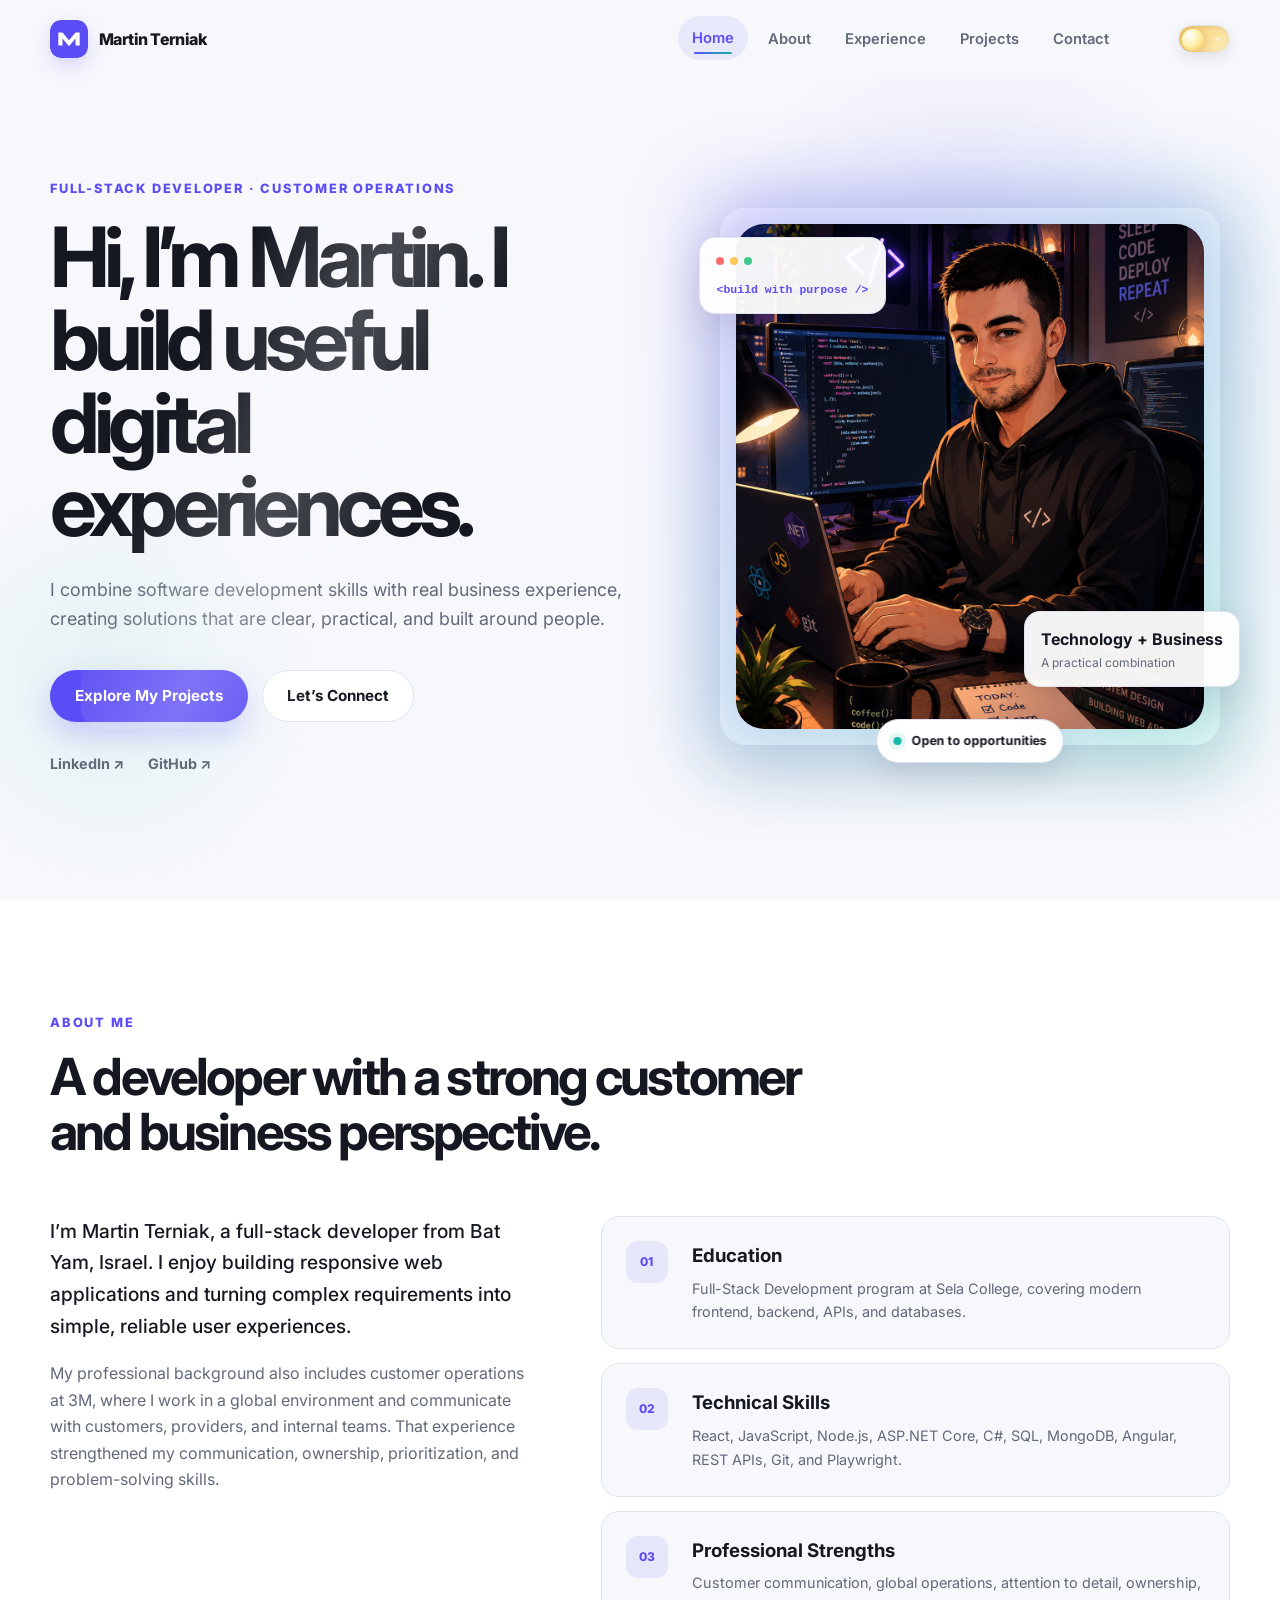
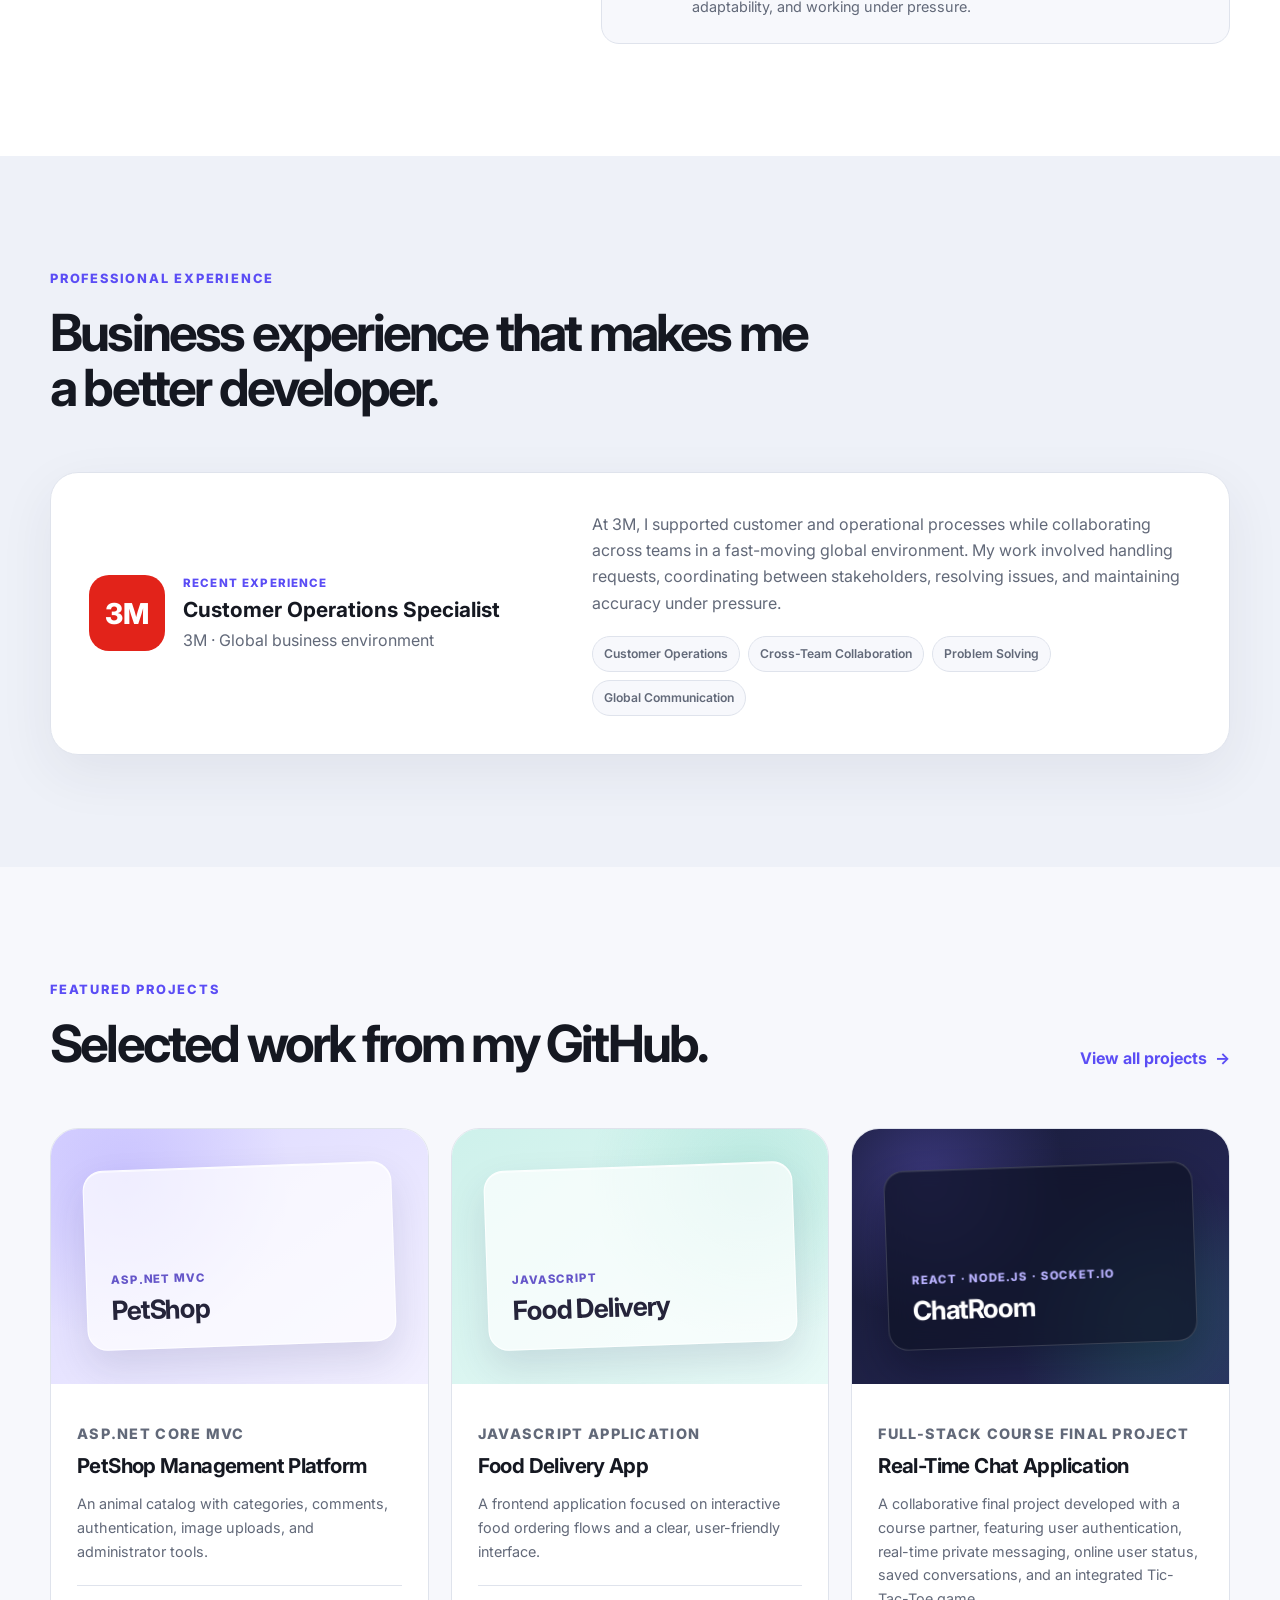
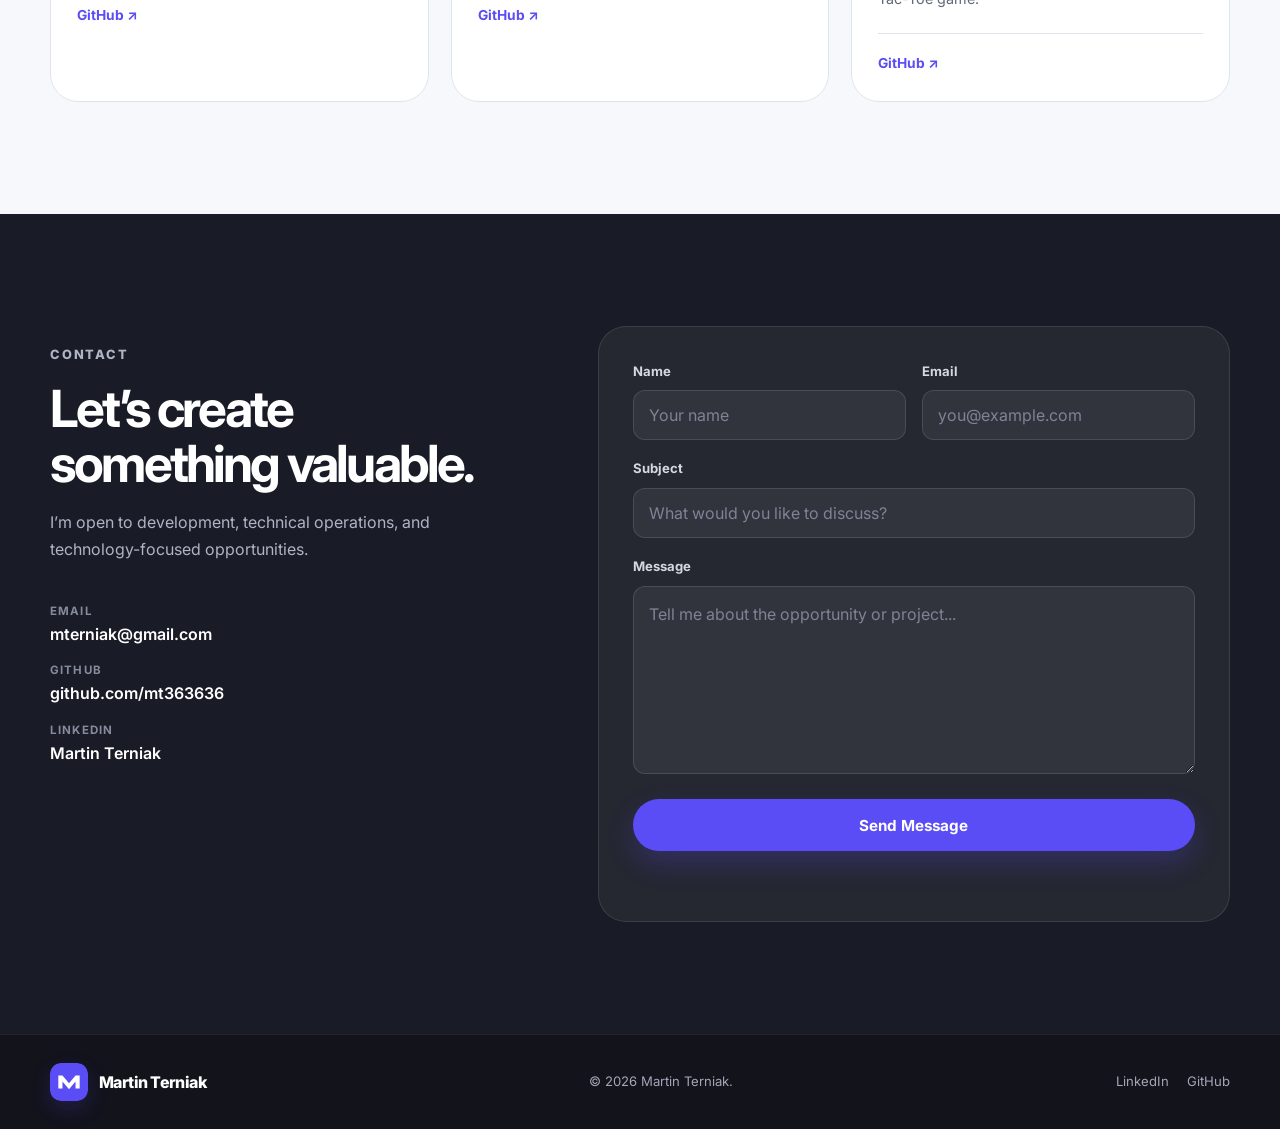
==== commit 9b3866c5: "cosmetic changes" ====
--- a/index.html
+++ b/index.html
@@ -245,22 +245,41 @@
             </div>
           </article>
 
-          <article class="project-card reveal">
-            <a class="project-visual project-three" href="https://github.com/mt363636/Automation-Exercise" target="_blank" rel="noopener noreferrer">
-              <div class="project-placeholder">
-                <span>Playwright</span>
-                <strong>QA Automation</strong>
-              </div>
-            </a>
-            <div class="project-content">
-              <p class="project-type">Playwright + Node.js</p>
-              <h3>Automation Exercise</h3>
-              <p>An end-to-end browser test that completes a form, captures evidence, submits it, and verifies success.</p>
-              <div class="project-links">
-                <a href="https://github.com/mt363636/Automation-Exercise" target="_blank" rel="noopener noreferrer">GitHub ↗</a>
-              </div>
-            </div>
-          </article>
+       <article class="project-card reveal">
+  <a
+    class="project-visual project-chat"
+    href="https://github.com/RoeezLevi/chatRoom"
+    target="_blank"
+    rel="noopener noreferrer"
+  >
+    <div class="project-placeholder">
+      <span>React · Node.js · Socket.IO</span>
+      <strong>ChatRoom</strong>
+    </div>
+  </a>
+
+  <div class="project-content">
+    <p class="project-type">Full-Stack Course Final Project</p>
+
+    <h3>Real-Time Chat Application</h3>
+
+    <p>
+      A collaborative final project developed with a course partner, featuring
+      user authentication, real-time private messaging, online user status,
+      saved conversations, and an integrated Tic-Tac-Toe game.
+    </p>
+
+    <div class="project-links">
+      <a
+        href="https://github.com/RoeezLevi/chatRoom"
+        target="_blank"
+        rel="noopener noreferrer"
+      >
+        GitHub ↗
+      </a>
+    </div>
+  </div>
+</article>
         </div>
       </div>
     </section>
--- a/style.css
+++ b/style.css
@@ -233,7 +233,57 @@
 @media(max-width:760px){.section{padding:84px 0}.menu-toggle{display:flex}.nav-links{position:fixed;inset:78px 0 auto;height:calc(100vh - 78px);padding:28px 20px;background:rgba(247,248,252,.98);flex-direction:column;align-items:stretch;transform:translateX(100%);transition:.3s}.nav-links.open{transform:translateX(0)}.nav-link{justify-content:center;padding:14px}.menu-toggle.active span:nth-child(1){transform:translateY(7px) rotate(45deg)}.menu-toggle.active span:nth-child(2){opacity:0}.menu-toggle.active span:nth-child(3){transform:translateY(-7px) rotate(-45deg)}.hero{padding-top:135px}.hero h1{font-size:clamp(2.8rem,13vw,4.6rem)}.hero-visual{min-height:460px}.portrait-frame{width:min(86%,360px)}.card-code{left:-8px}.card-stat{right:-8px}.projects-grid,.form-row{grid-template-columns:1fr}.heading-row{align-items:flex-start;flex-direction:column}.experience-card{padding:26px}.footer-content{flex-direction:column;text-align:center}.projects-hero{padding-top:150px}.brand>span{font-size:.92rem}}
 @media(max-width:480px){.container{width:min(calc(100% - 28px),var(--container))}.hero-actions{flex-direction:column}.hero-actions .btn{width:100%}.hero-visual{min-height:420px}.floating-card{transform:scale(.84)}.card-code{left:-24px}.card-stat{right:-20px}.contact-form{padding:24px 18px}.experience-company{align-items:flex-start}.company-logo{width:62px;height:62px}.project-visual{min-height:225px}}
 @media(prefers-reduced-motion:reduce){html{scroll-behavior:auto}*,*::before,*::after{animation-duration:.01ms!important;animation-iteration-count:1!important;transition-duration:.01ms!important}.reveal{opacity:1;transform:none}}
-
+.project-card[data-link] {
+  position: relative;
+  cursor: pointer;
+}
+
+.project-card[data-link]:focus-visible {
+  outline: 3px solid var(--primary);
+  outline-offset: 5px;
+}
+
+.project-card[data-link]::after {
+  content: "Click to view repository ↗";
+  position: absolute;
+  top: 18px;
+  right: 18px;
+  z-index: 3;
+
+  padding: 7px 11px;
+  border-radius: 999px;
+
+  background: rgba(24, 24, 34, 0.9);
+  color: #fff;
+
+  font-size: 0.7rem;
+  font-weight: 700;
+  letter-spacing: 0.02em;
+
+  opacity: 0;
+  transform: translateY(-7px);
+  transition:
+    opacity 0.22s ease,
+    transform 0.22s ease;
+
+  pointer-events: none;
+}
+
+.project-card[data-link]:hover::after,
+.project-card[data-link]:focus-visible::after {
+  opacity: 1;
+  transform: translateY(0);
+}
+
+body.cosmic-theme .project-card[data-link]::after {
+  background: var(--primary);
+}
+
+@media (hover: none) {
+  .project-card[data-link]::after {
+    display: none;
+  }
+}
 /* =========================================================
    CLEAN LIGHT / COSMIC THEME SYSTEM
    Keeps the original light theme as default.
@@ -887,15 +937,16 @@
       visibility 0s;
   }
 
-  .nav-links li {
-    width: 100%;
-    opacity: 0;
-    transform: translateY(-8px);
-
-    transition:
-      opacity 0.3s ease,
-      transform 0.4s cubic-bezier(0.22, 1, 0.36, 1);
-  }
+.nav-links li {
+  width: 100%;
+  display: flex;
+  justify-content: flex-start;
+  opacity: 0;
+  transform: translateY(-8px);
+  transition:
+    opacity 0.3s ease,
+    transform 0.4s cubic-bezier(0.22, 1, 0.36, 1);
+}
 
   .nav-links.open li {
     opacity: 1;
@@ -922,14 +973,14 @@
     transition-delay: 0.24s;
   }
 
-  .nav-link {
-    display: flex;
-    width: 100%;
-    justify-content: flex-start;
-    padding: 13px 16px;
-    border-radius: 12px;
-    font-size: 0.95rem;
-  }
+ .nav-link {
+  display: inline-flex;
+  width: fit-content;
+  justify-content: flex-start;
+  padding: 13px 10px;
+  border-radius: 12px;
+  font-size: 0.95rem;
+}
 
   .menu-toggle.active span:nth-child(1) {
     transform: translateY(7px) rotate(45deg);
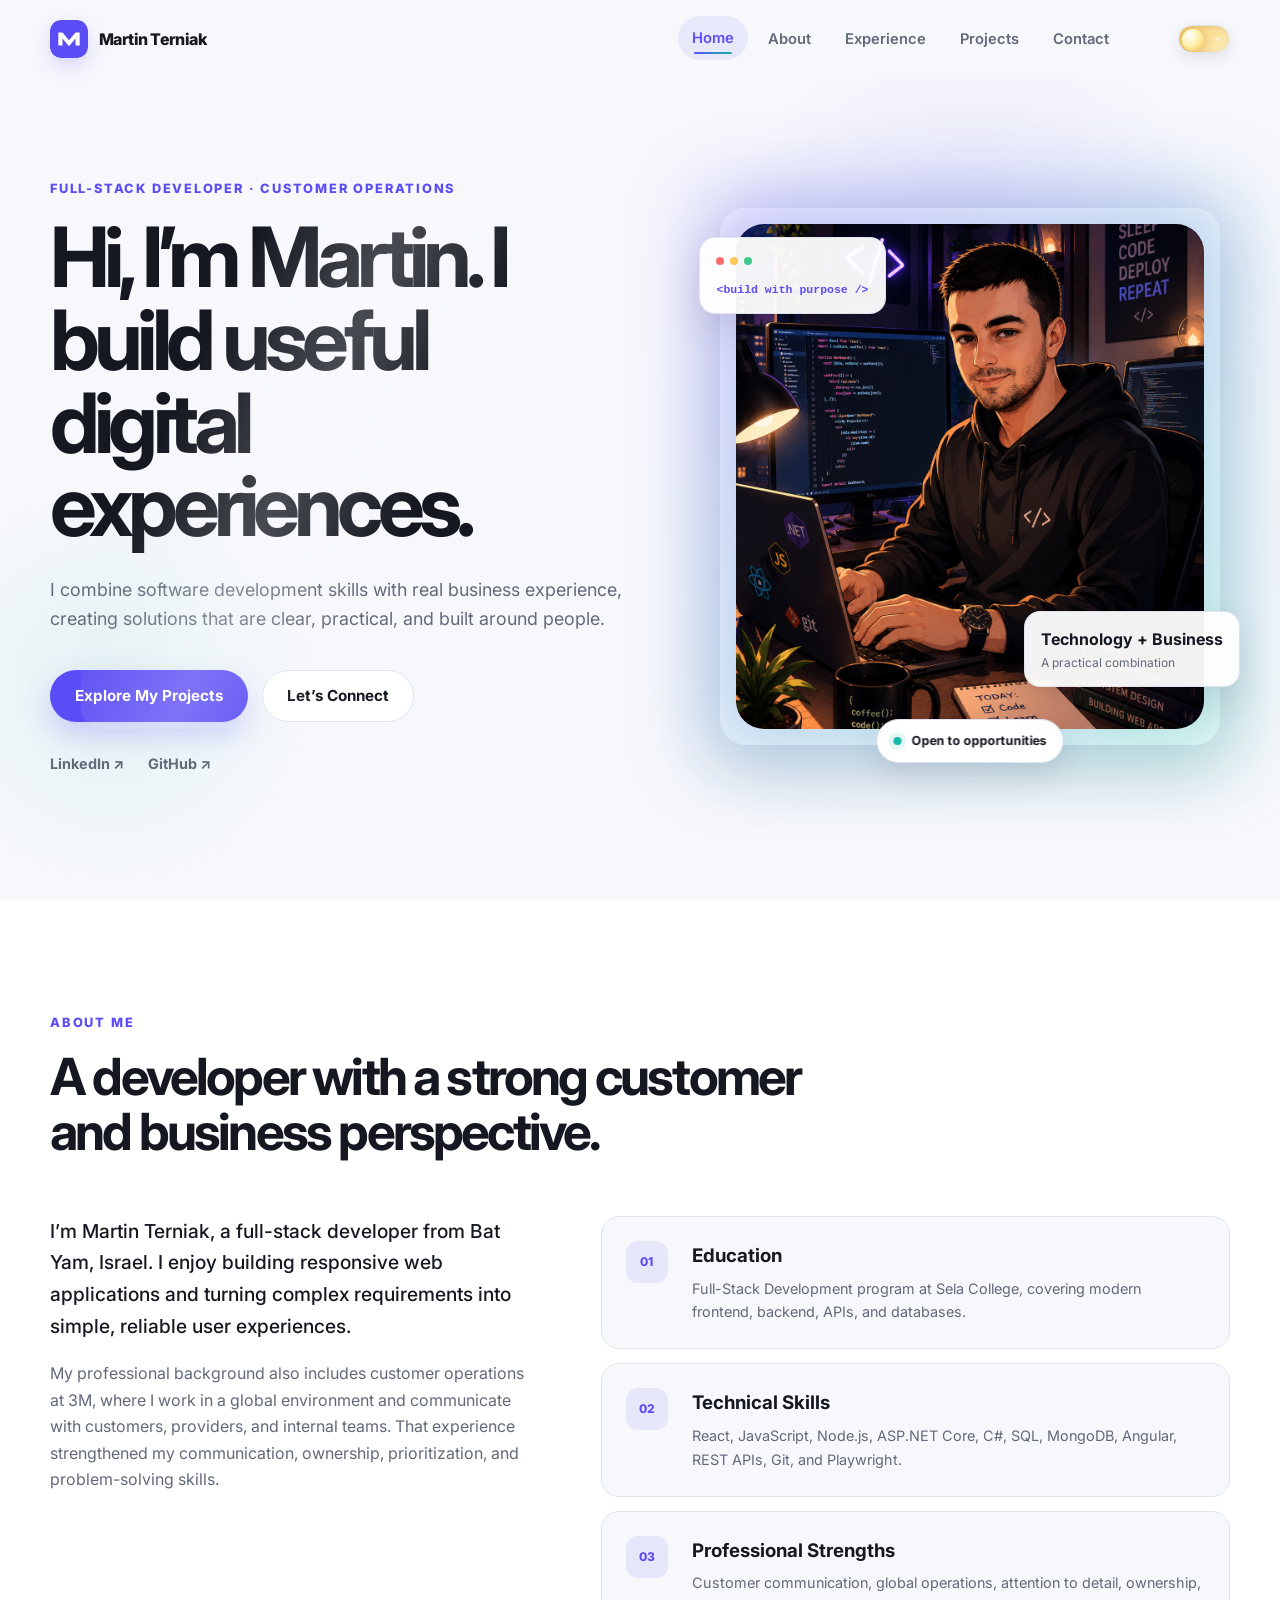
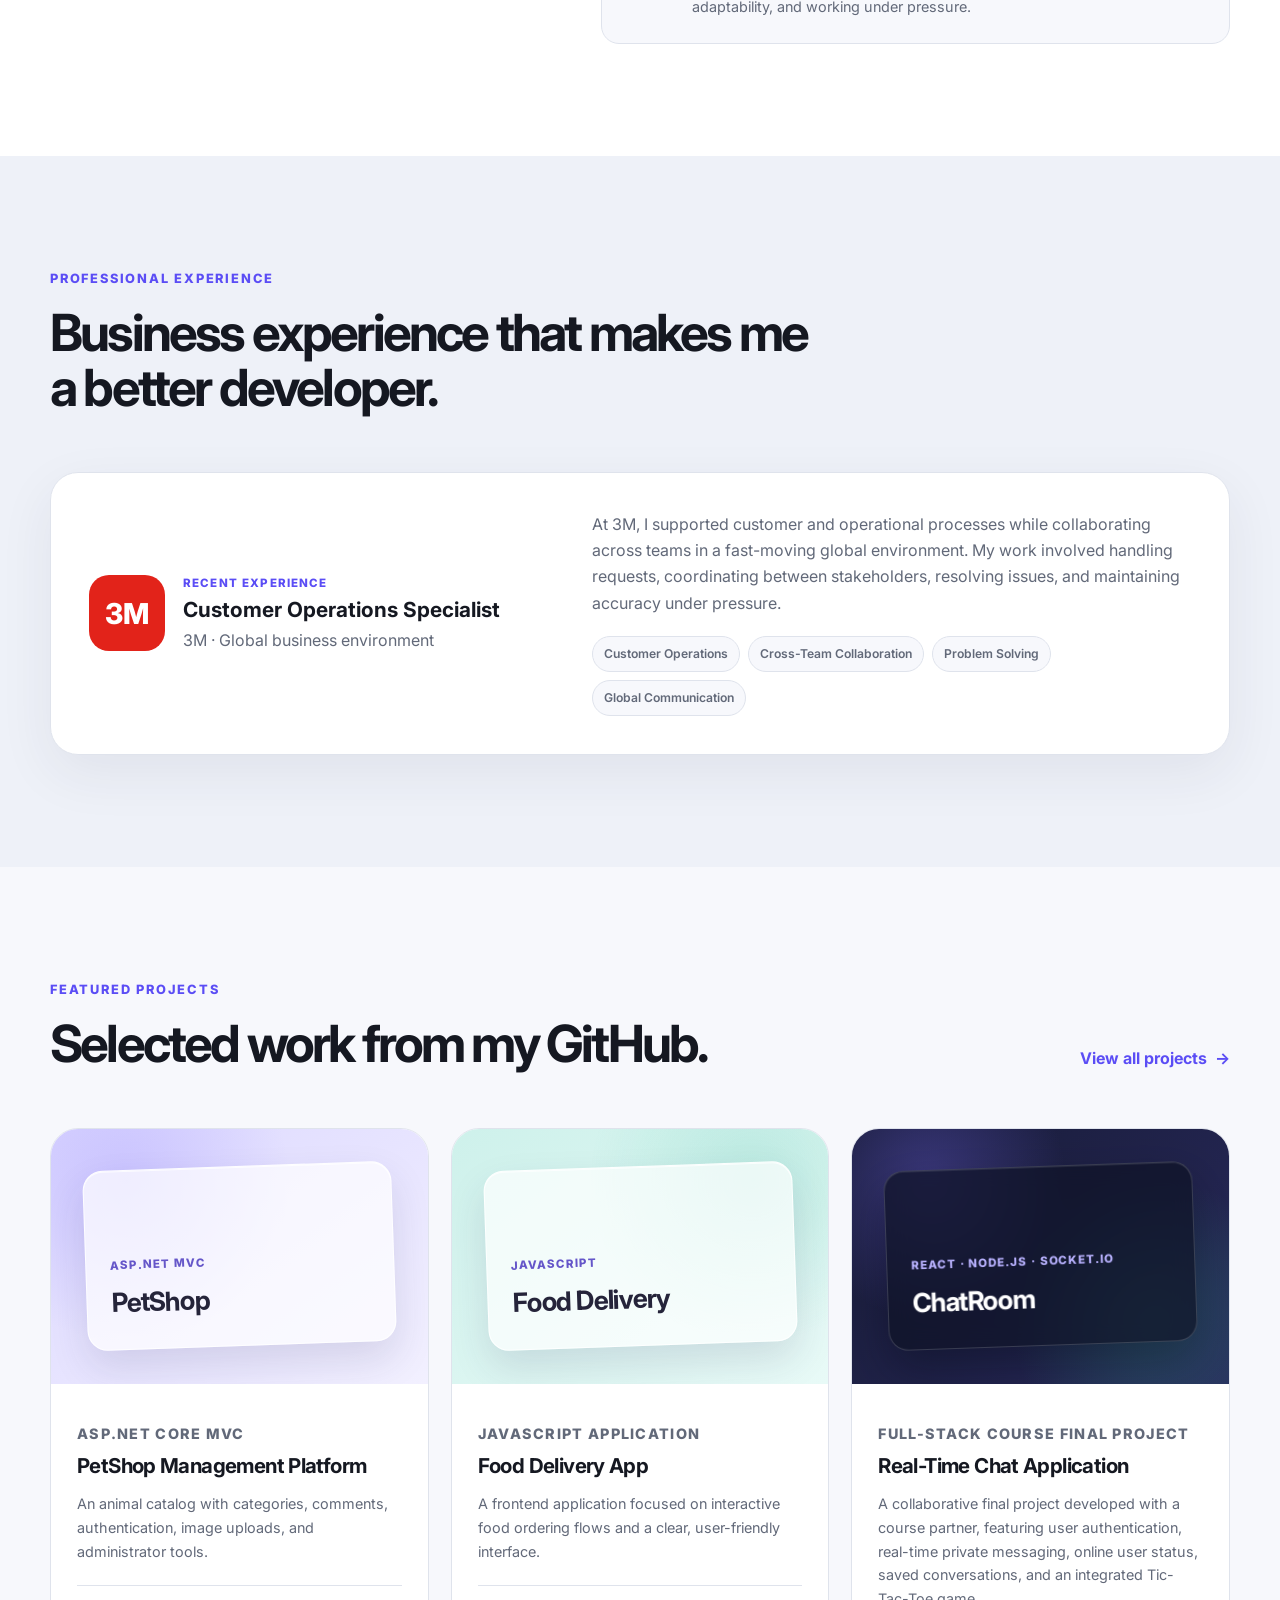
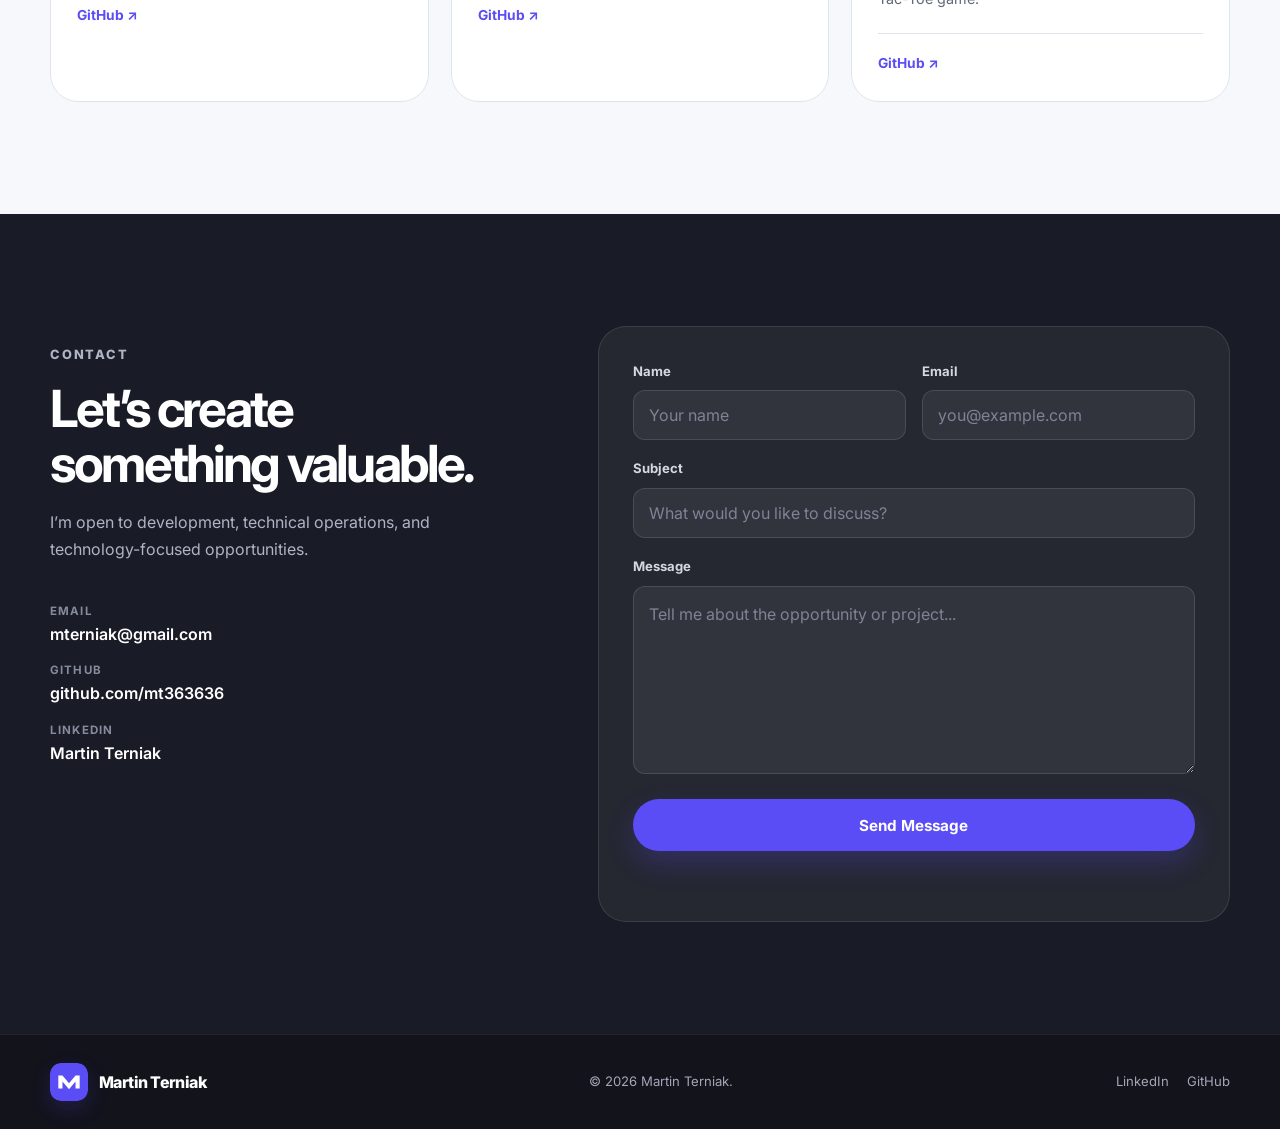
==== commit ba076309: "title change" ====
--- a/index.html
+++ b/index.html
@@ -4,7 +4,7 @@
   <meta charset="UTF-8" />
   <meta name="viewport" content="width=device-width, initial-scale=1.0" />
   <meta name="description" content="Martin Terniak — full-stack developer and customer operations professional." />
-  <title>Martin Terniak | Full-Stack Developer</title>
+  <title>Martin Terniak | My Portfolio</title>
   <link rel="preconnect" href="https://fonts.googleapis.com">
   <link rel="preconnect" href="https://fonts.gstatic.com" crossorigin>
   <link href="https://fonts.googleapis.com/css2?family=Inter:wght@400;500;600;700;800&display=swap" rel="stylesheet">
--- a/style.css
+++ b/style.css
@@ -176,7 +176,7 @@
     inset 0 1px 0 rgba(255, 255, 255, 0.9);
 }
 
-.project-placeholder span {
+.project-placeholder:not(.code-window) > span {
   color: #6556c9;
   font-size: 0.72rem;
   font-weight: 800;
@@ -184,10 +184,9 @@
   letter-spacing: 0.08em;
 }
 
-.project-placeholder strong {
+.project-placeholder:not(.code-window) > strong {
   color: #25243a;
   font-size: 1.65rem;
-  line-height: 1.1;
   letter-spacing: -0.045em;
 }
 
@@ -284,6 +283,432 @@
     display: none;
   }
 }
+/* =========================
+   Interactive project cards
+   ========================= */
+
+.project-card {
+  --mouse-x: 50%;
+  --mouse-y: 50%;
+
+  position: relative;
+  isolation: isolate;
+}
+
+.project-card[data-link] {
+  cursor: pointer;
+}
+
+.project-card[data-link]:focus-visible {
+  outline: 3px solid var(--primary);
+  outline-offset: 5px;
+}
+
+/* Cursor spotlight */
+.project-card::before {
+  content: "";
+  position: absolute;
+  inset: 0;
+  z-index: 0;
+
+  border-radius: inherit;
+  background:
+    radial-gradient(
+      360px circle at var(--mouse-x) var(--mouse-y),
+      rgba(124, 108, 255, 0.14),
+      transparent 43%
+    );
+
+  opacity: 0;
+  pointer-events: none;
+  transition: opacity 0.24s ease;
+}
+
+.project-card:hover::before {
+  opacity: 1;
+}
+
+.project-card > * {
+  position: relative;
+  z-index: 1;
+}
+
+body.cosmic-theme .project-card::before {
+  background:
+    radial-gradient(
+      380px circle at var(--mouse-x) var(--mouse-y),
+      rgba(150, 132, 255, 0.22),
+      transparent 45%
+    );
+}
+
+/* Repository hover label */
+.project-card[data-link]::after {
+  content: "View repository ↗";
+  position: absolute;
+  top: 18px;
+  right: 18px;
+  z-index: 4;
+
+  padding: 7px 11px;
+  border-radius: 999px;
+
+  background: rgba(24, 24, 34, 0.9);
+  color: #fff;
+
+  font-size: 0.7rem;
+  font-weight: 700;
+  letter-spacing: 0.02em;
+
+  opacity: 0;
+  transform: translateY(-7px);
+
+  pointer-events: none;
+  transition:
+    opacity 0.22s ease,
+    transform 0.22s ease;
+}
+
+.project-card[data-link]:hover::after,
+.project-card[data-link]:focus-visible::after {
+  opacity: 1;
+  transform: translateY(0);
+}
+
+body.cosmic-theme .project-card[data-link]::after {
+  background: var(--primary);
+}
+
+/* =========================
+   Animated technology tags
+   ========================= */
+
+.tags {
+  display: flex;
+  flex-wrap: wrap;
+  gap: 8px;
+  margin-top: 18px;
+}
+
+.tags span {
+  display: inline-flex;
+  align-items: center;
+
+  padding: 7px 10px;
+  border: 1px solid var(--border);
+  border-radius: 999px;
+
+  background: var(--surface-soft);
+  color: var(--muted);
+
+  font-size: 0.72rem;
+  font-weight: 700;
+
+  transform: translateY(0);
+
+  transition:
+    transform 0.25s ease,
+    color 0.25s ease,
+    background-color 0.25s ease,
+    border-color 0.25s ease;
+}
+
+.project-card:hover .tags span {
+  color: #fff;
+  background: var(--primary);
+  border-color: var(--primary);
+  transform: translateY(-3px);
+}
+
+.project-card:hover .tags span:nth-child(1) {
+  transition-delay: 0.02s;
+}
+
+.project-card:hover .tags span:nth-child(2) {
+  transition-delay: 0.05s;
+}
+
+.project-card:hover .tags span:nth-child(3) {
+  transition-delay: 0.08s;
+}
+
+.project-card:hover .tags span:nth-child(4) {
+  transition-delay: 0.11s;
+}
+
+.project-card:hover .tags span:nth-child(5) {
+  transition-delay: 0.14s;
+}
+
+.project-card:hover .tags span:nth-child(6) {
+  transition-delay: 0.17s;
+}
+
+.project-card:hover .tags span:nth-child(7) {
+  transition-delay: 0.2s;
+}
+
+/* =========================
+   GitHub repository stats
+   ========================= */
+
+.github-stats {
+  display: flex;
+  align-items: center;
+  flex-wrap: wrap;
+  gap: 8px 14px;
+
+  min-height: 28px;
+  margin-top: 18px;
+
+  color: var(--muted);
+  font-size: 0.76rem;
+
+  opacity: 0;
+  transform: translateY(5px);
+
+  transition:
+    opacity 0.35s ease,
+    transform 0.35s ease;
+}
+
+.github-stats.loaded {
+  opacity: 1;
+  transform: translateY(0);
+}
+
+.github-stat {
+  display: inline-flex;
+  align-items: center;
+  gap: 5px;
+}
+
+.github-stat > span:first-child {
+  color: var(--primary);
+}
+
+.github-updated {
+  margin-left: auto;
+}
+
+.github-unavailable {
+  color: var(--muted);
+}
+
+/* =========================
+   Code-window project visual
+   ========================= */
+
+.code-window {
+  justify-content: space-between;
+  padding: 0;
+  overflow: hidden;
+  background: rgba(255, 255, 255, 0.76);
+}
+
+.code-window-bar {
+  display: grid;
+  grid-template-columns: 70px 1fr 70px;
+  align-items: center;
+
+  width: 100%;
+  min-height: 42px;
+  padding: 0 14px;
+
+  border-bottom: 1px solid rgba(45, 43, 70, 0.1);
+  background: rgba(255, 255, 255, 0.7);
+}
+
+.window-dots {
+  display: flex;
+  gap: 5px;
+}
+
+.window-dots i {
+  width: 8px;
+  height: 8px;
+  border-radius: 50%;
+  background: rgba(45, 43, 70, 0.26);
+}
+
+.window-dots i:nth-child(2) {
+  opacity: 0.75;
+}
+
+.window-dots i:nth-child(3) {
+  opacity: 0.5;
+}
+
+.code-filename {
+  overflow: hidden;
+
+  color: #676579;
+  font-size: 0.68rem;
+  font-weight: 700;
+  text-align: center;
+  text-overflow: ellipsis;
+  white-space: nowrap;
+}
+
+.code-body {
+  display: flex;
+  flex-direction: column;
+  gap: 6px;
+
+  width: 100%;
+  padding: 20px 22px;
+
+  color: #39374d;
+  font-family:
+    "SFMono-Regular",
+    Consolas,
+    "Liberation Mono",
+    monospace;
+  font-size: 0.68rem;
+  line-height: 1.45;
+}
+
+.code-body span {
+  overflow: hidden;
+  text-overflow: ellipsis;
+  white-space: nowrap;
+}
+
+.code-body em {
+  color: #6757d8;
+  font-style: normal;
+}
+
+.code-body b {
+  color: #19856c;
+  font-weight: 600;
+}
+
+.code-indent {
+  padding-left: 18px;
+}
+
+.code-success {
+  color: #168568;
+}
+
+.project-window-title {
+  display: flex;
+  flex-direction: column;
+  gap: 5px;
+
+  width: 100%;
+  padding: 0 22px 22px;
+}
+
+.project-window-title span {
+  color: #6556c9;
+  font-size: 0.7rem;
+  font-weight: 800;
+  letter-spacing: 0.08em;
+  text-transform: uppercase;
+}
+
+.project-window-title strong {
+  color: #25243a;
+  font-size: 1.55rem;
+  line-height: 1.1;
+  letter-spacing: -0.045em;
+}
+
+/* Dark ChatRoom window */
+.project-chat .code-window {
+  background: rgba(12, 16, 36, 0.78);
+}
+
+.project-chat .code-window-bar {
+  background: rgba(8, 11, 28, 0.55);
+  border-bottom-color: rgba(255, 255, 255, 0.1);
+}
+
+.project-chat .code-filename {
+  color: rgba(255, 255, 255, 0.62);
+}
+
+.project-chat .window-dots i {
+  background: rgba(255, 255, 255, 0.35);
+}
+
+.project-chat .code-body {
+  color: rgba(255, 255, 255, 0.78);
+}
+
+.project-chat .code-body em,
+.project-chat .project-window-title span {
+  color: #b9b2ff;
+}
+
+.project-chat .code-body b,
+.project-chat .code-success {
+  color: #65e5be;
+}
+
+.project-chat .project-window-title strong {
+  color: #fff;
+}
+
+/* Mobile and touch devices */
+@media (hover: none) {
+  .project-card::before,
+  .project-card[data-link]::after {
+    display: none;
+  }
+
+  .project-card:hover .tags span {
+    color: var(--muted);
+    background: var(--surface-soft);
+    border-color: var(--border);
+    transform: none;
+  }
+}
+
+@media (max-width: 520px) {
+  .github-updated {
+    width: 100%;
+    margin-left: 0;
+  }
+
+  .code-window-bar {
+    grid-template-columns: 55px 1fr 55px;
+  }
+
+  .code-body {
+    padding: 18px;
+    font-size: 0.63rem;
+  }
+
+  .project-window-title {
+    padding: 0 18px 20px;
+  }
+
+  .project-window-title strong {
+    font-size: 1.4rem;
+  }
+}
+
+/* Accessibility and performance */
+@media (prefers-reduced-motion: reduce) {
+  .project-card,
+  .project-placeholder,
+  .tags span,
+  .github-stats,
+  .project-card::before,
+  .project-card::after {
+    transition: none !important;
+  }
+
+  .project-card:hover,
+  .project-card:hover .project-placeholder,
+  .project-card:hover .tags span {
+    transform: none;
+  }
+}
+
 /* =========================================================
    CLEAN LIGHT / COSMIC THEME SYSTEM
    Keeps the original light theme as default.
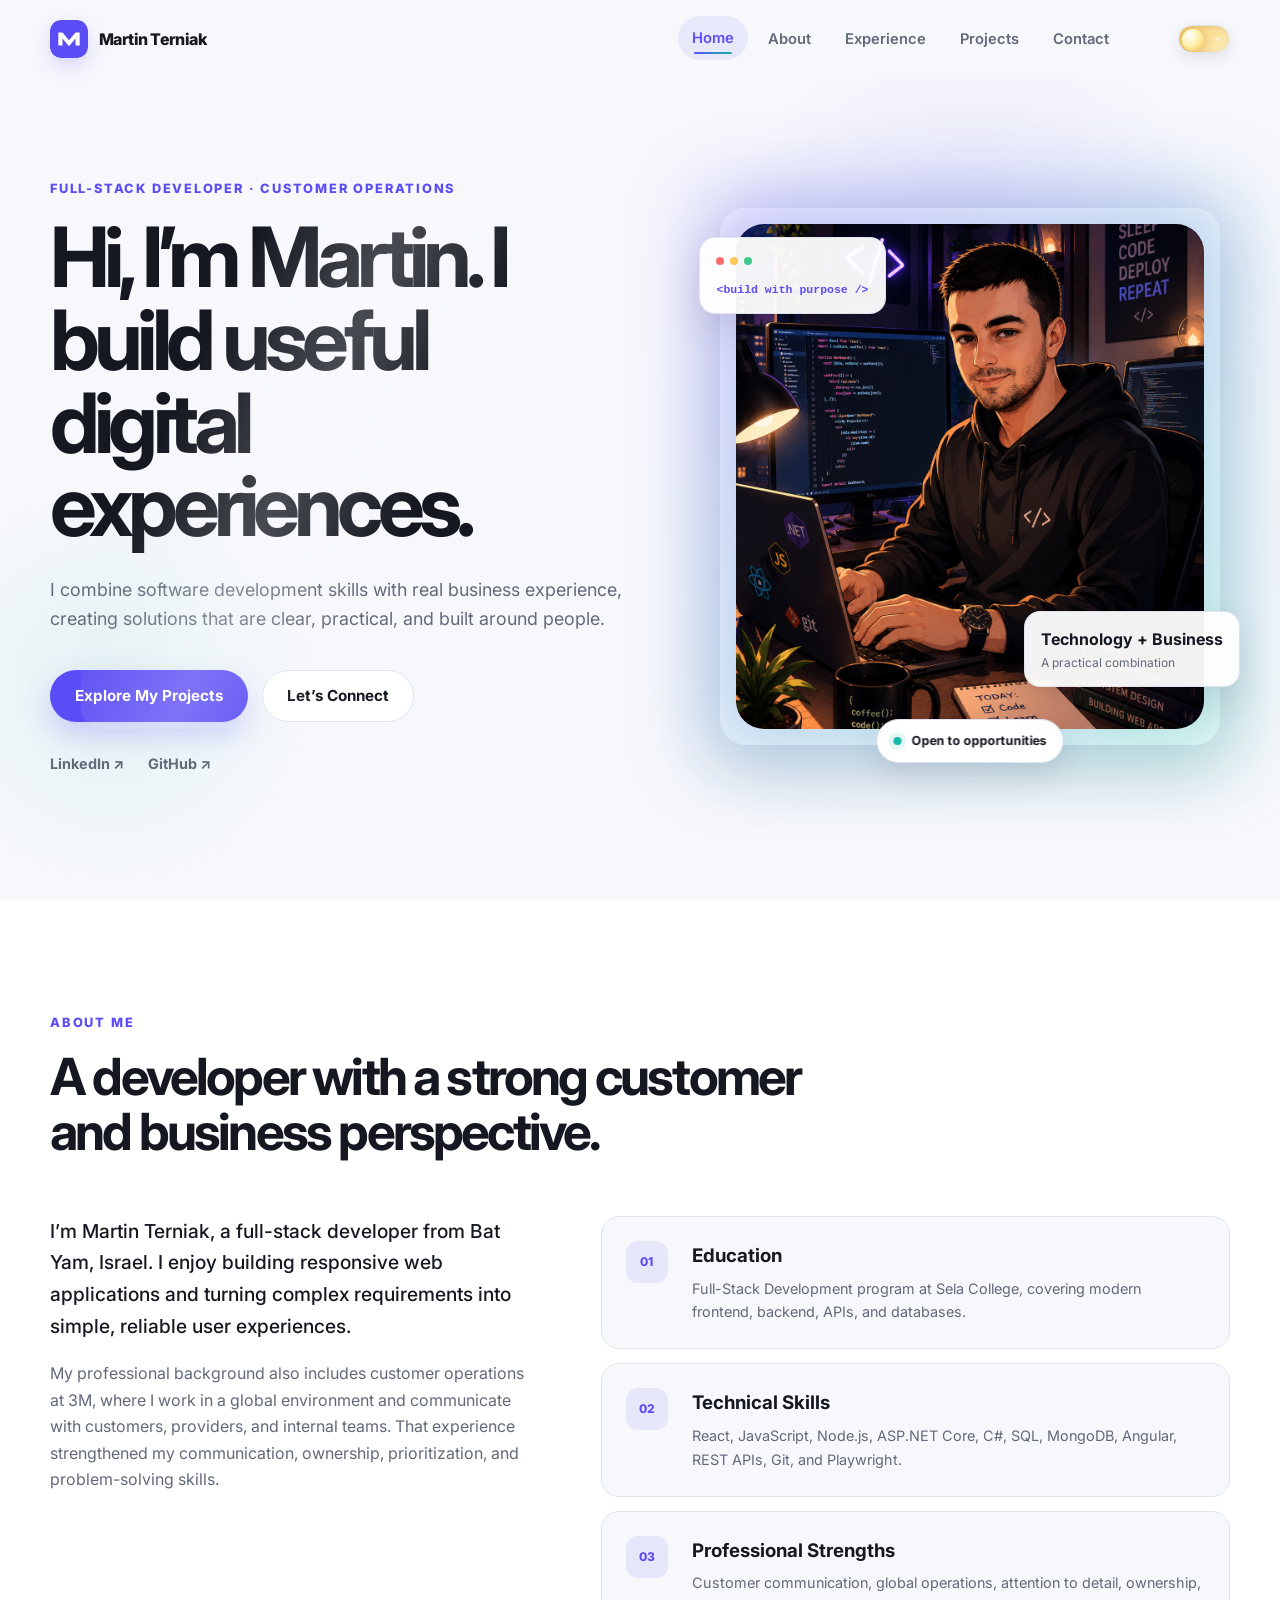
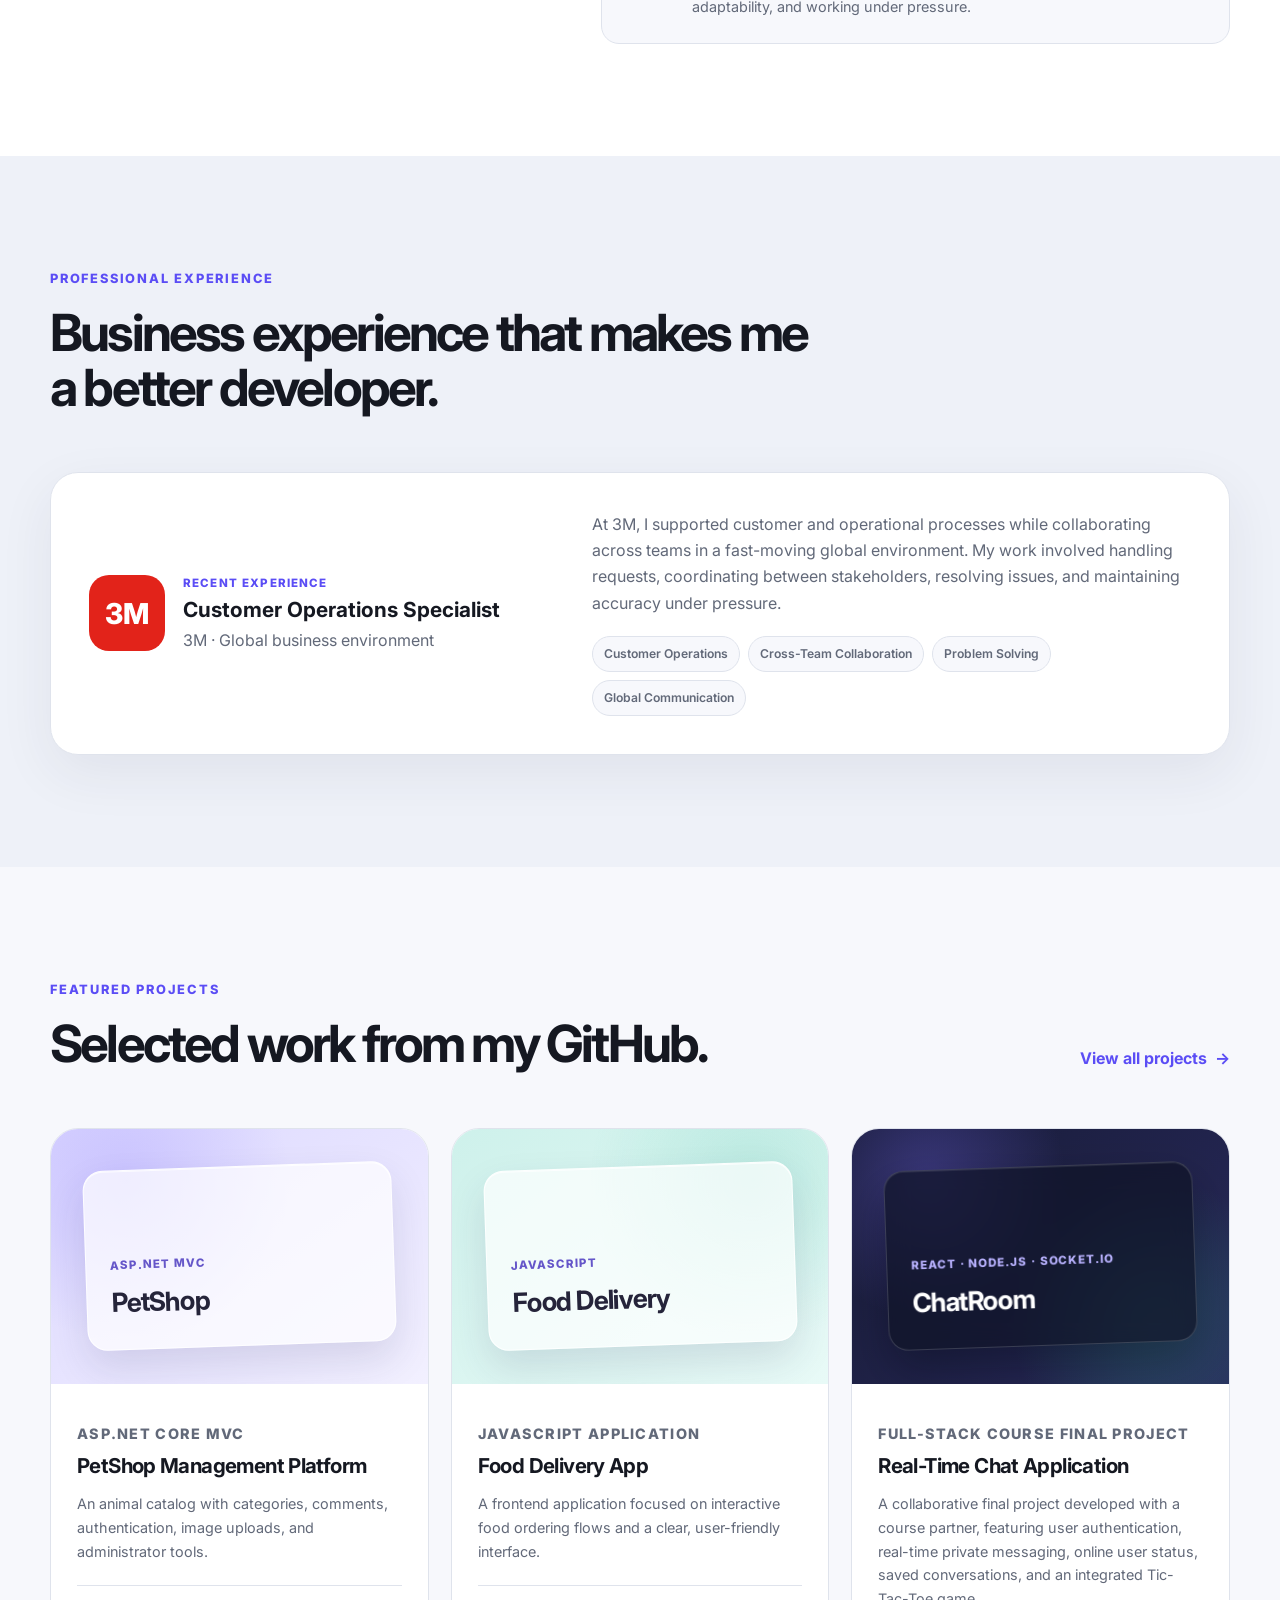
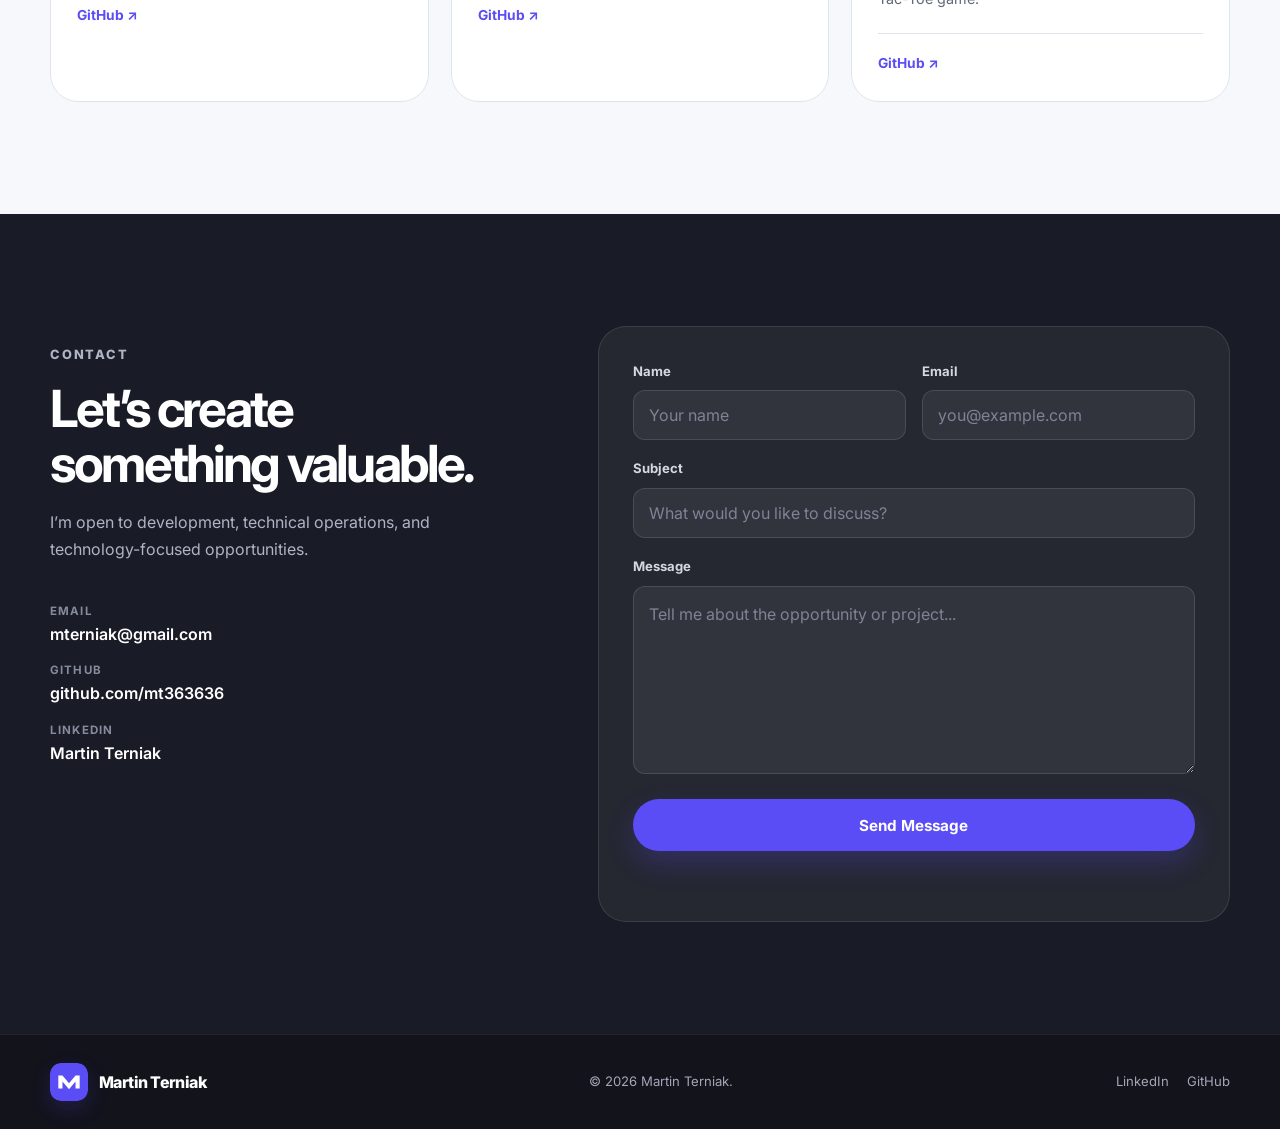
==== commit 4b8fe290: "Revert "title change" This reverts commit ba076309cfc6617f1fafe04fba665b7c3d690009." ====
--- a/index.html
+++ b/index.html
@@ -4,7 +4,7 @@
   <meta charset="UTF-8" />
   <meta name="viewport" content="width=device-width, initial-scale=1.0" />
   <meta name="description" content="Martin Terniak — full-stack developer and customer operations professional." />
-  <title>Martin Terniak | My Portfolio</title>
+  <title>Martin Terniak | Full-Stack Developer</title>
   <link rel="preconnect" href="https://fonts.googleapis.com">
   <link rel="preconnect" href="https://fonts.gstatic.com" crossorigin>
   <link href="https://fonts.googleapis.com/css2?family=Inter:wght@400;500;600;700;800&display=swap" rel="stylesheet">
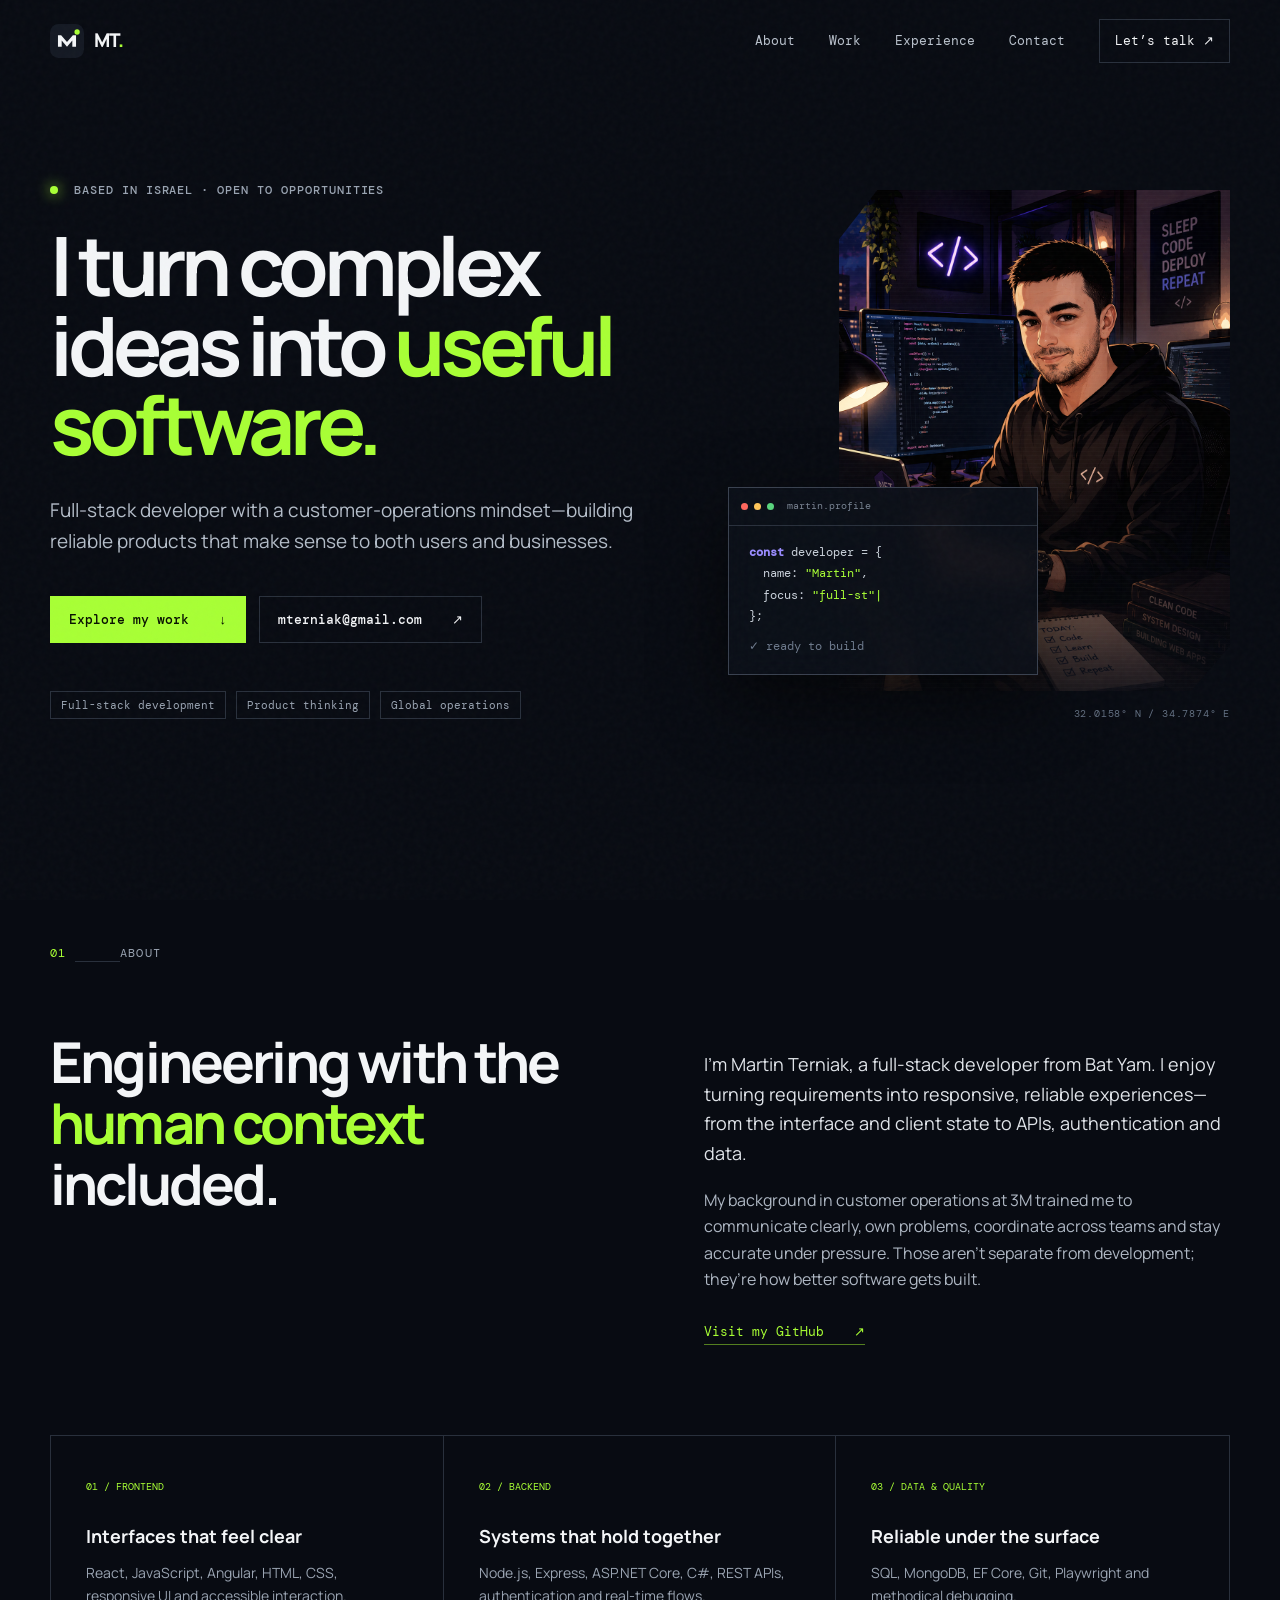
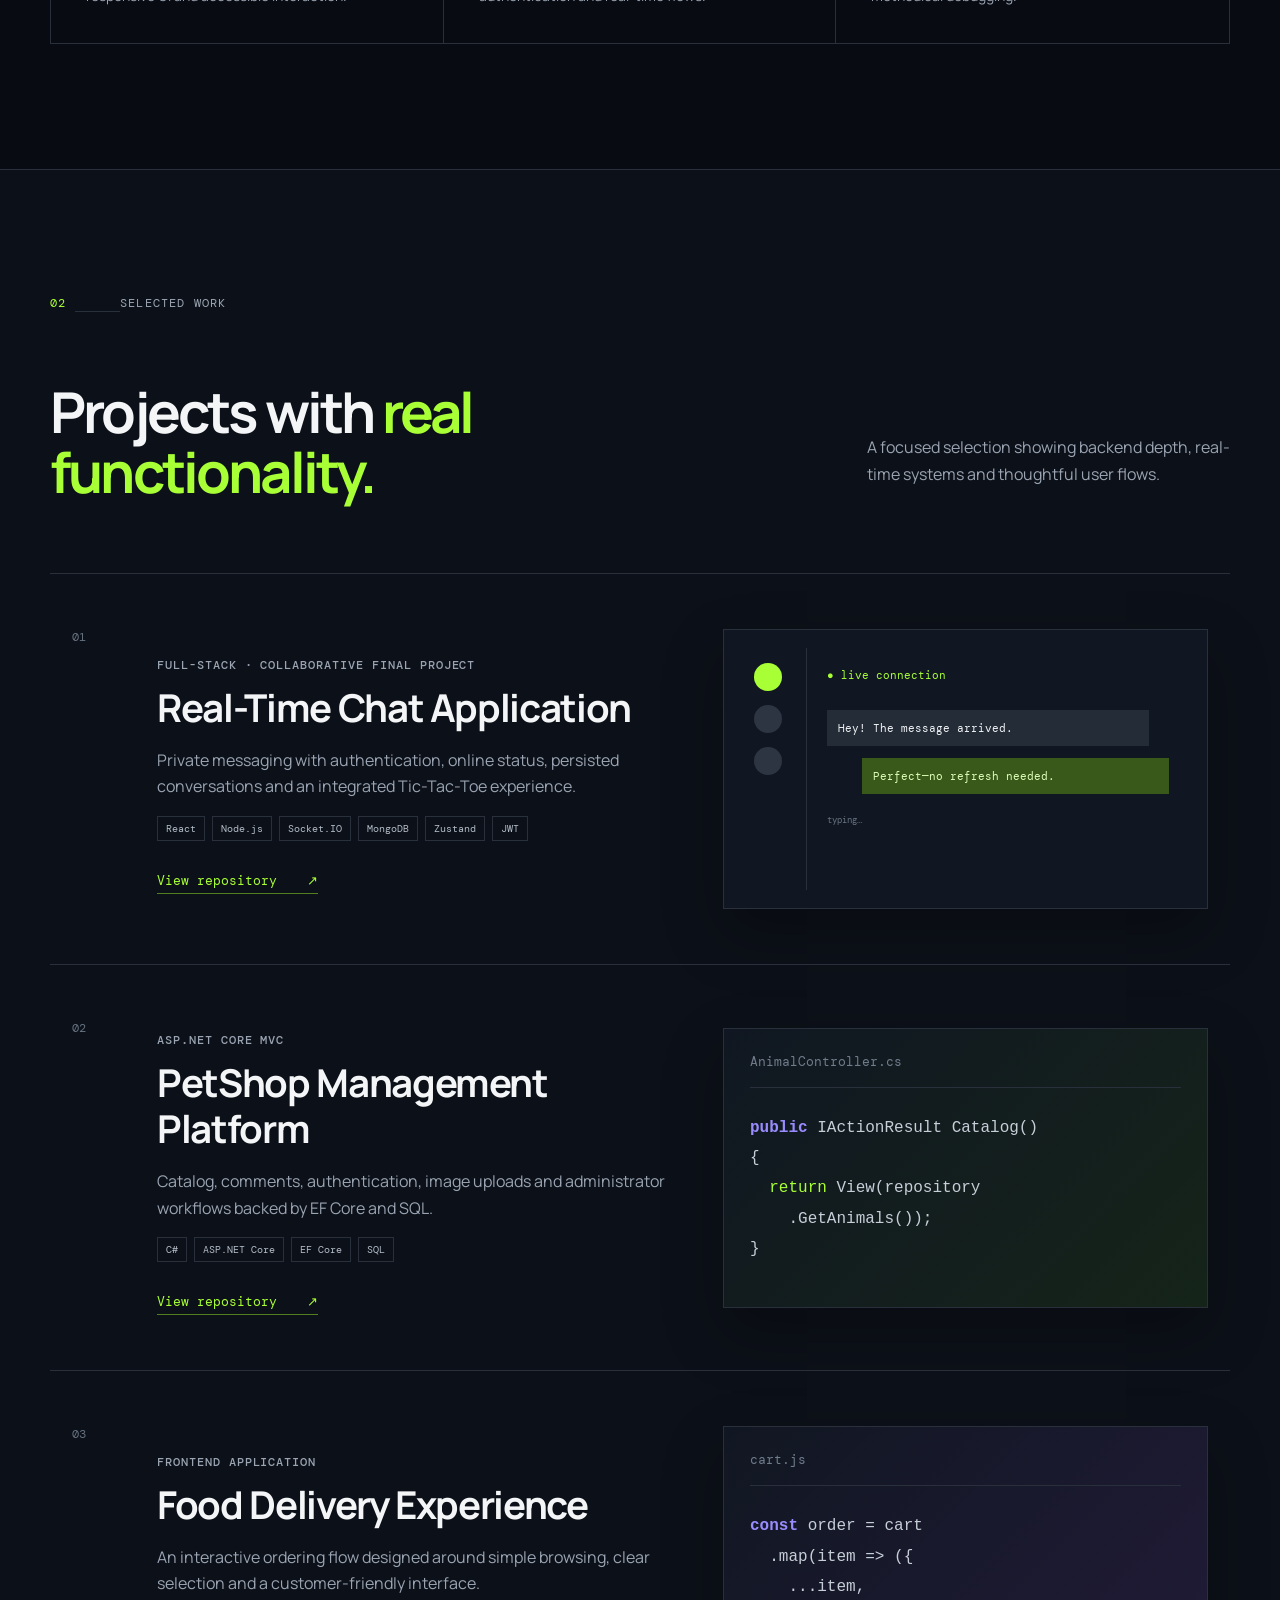
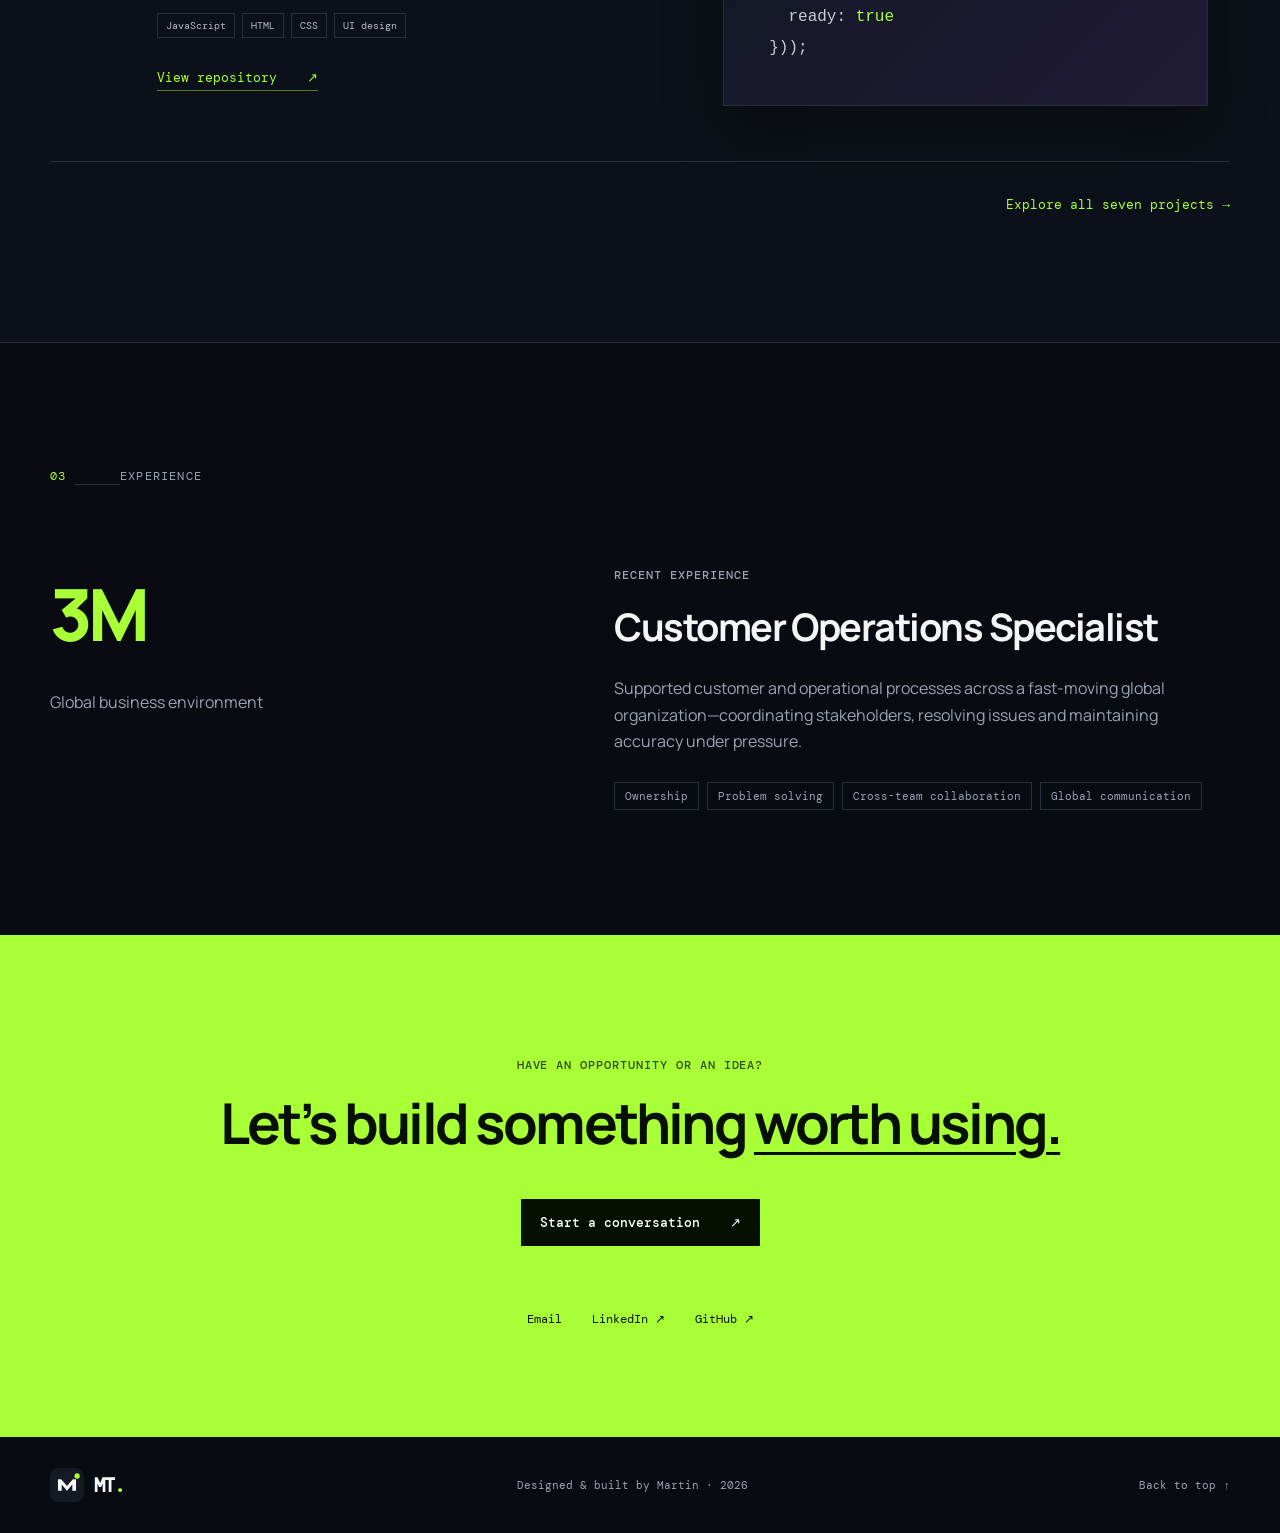
==== commit c46f3eb5: "Redesign portfolio with refined interactive experience" ====
--- a/index.html
+++ b/index.html
@@ -1,355 +1,87 @@
-<!DOCTYPE html>
+<!doctype html>
 <html lang="en">
 <head>
-  <meta charset="UTF-8" />
-  <meta name="viewport" content="width=device-width, initial-scale=1.0" />
-  <meta name="description" content="Martin Terniak — full-stack developer and customer operations professional." />
-  <title>Martin Terniak | Full-Stack Developer</title>
+  <meta charset="utf-8">
+  <meta name="viewport" content="width=device-width,initial-scale=1">
+  <meta name="description" content="Martin Terniak — full-stack developer building practical, people-focused software with React, Node.js, ASP.NET Core and modern web technologies.">
+  <meta name="theme-color" content="#080b12">
+  <title>Martin Terniak — Full-Stack Developer</title>
+  <link rel="icon" href="logo.svg" type="image/svg+xml">
   <link rel="preconnect" href="https://fonts.googleapis.com">
   <link rel="preconnect" href="https://fonts.gstatic.com" crossorigin>
-  <link href="https://fonts.googleapis.com/css2?family=Inter:wght@400;500;600;700;800&display=swap" rel="stylesheet">
-  <link rel="icon" href="logo.svg" type="image/svg+xml">
-  <link rel="stylesheet" href="style.css" />
+  <link href="https://fonts.googleapis.com/css2?family=DM+Mono:wght@400;500&family=Manrope:wght@400;500;600;700;800&display=swap" rel="stylesheet">
+  <link rel="stylesheet" href="style.css">
 </head>
-
 <body>
-  <div class="cursor-glow" aria-hidden="true"></div>
-  <div class="cosmic-background" aria-hidden="true">
-  <div class="stars stars-small"></div>
-  <div class="stars stars-medium"></div>
-  <div class="stars stars-large"></div>
-  <div class="cosmic-orb cosmic-orb-one"></div>
-  <div class="cosmic-orb cosmic-orb-two"></div>
-</div>
-  <header class="header">
-    <nav class="navbar container" aria-label="Main navigation">
-      <a href="index.html#home" class="brand">
-  <img src="logo.svg" alt="" class="brand-mark">
-  <span>Martin Terniak</span>
-</a>
-
-
-
-<button class="menu-toggle" type="button"
- aria-label="Open navigation menu"
-  aria-expanded="false"
-  aria-controls="nav-links">
-    <span></span>
-    <span></span>
-    <span></span>
-</button>
-
-      <ul class="nav-links" id="nav-links">
-        <li><a href="#home" class="nav-link active">Home</a></li>
-        <li><a href="#about" class="nav-link">About</a></li>
-        <li><a href="#experience" class="nav-link">Experience</a></li>
-        <li><a href="#projects" class="nav-link">Projects</a></li>
-        <li><a href="#contact" class="nav-link">Contact</a></li>
-      </ul>
-      <button
-  class="theme-toggle"
-  id="theme-toggle"
-  type="button"
-  aria-label="Switch color theme"
-  aria-pressed="false"
->
-  <span class="theme-toggle-track">
-    <span class="theme-icon sun-icon">☀</span>
-    <span class="theme-icon moon-icon">✦</span>
-    <span class="theme-toggle-orb"></span>
-  </span>
-</button>
+  <a class="skip-link" href="#main">Skip to content</a>
+  <div class="noise" aria-hidden="true"></div>
+  <header class="site-header" data-header>
+    <nav class="nav shell" aria-label="Primary navigation">
+      <a class="brand" href="#top" aria-label="Martin Terniak, home"><img src="logo.svg" alt=""><span>MT<span class="accent">.</span></span></a>
+      <button class="menu-button" type="button" aria-expanded="false" aria-controls="nav-list"><span class="sr-only">Toggle menu</span><i></i><i></i></button>
+      <div class="nav-list" id="nav-list">
+        <a href="#about">About</a><a href="#work">Work</a><a href="#experience">Experience</a><a href="#contact">Contact</a>
+        <a class="nav-cta" href="mailto:mterniak@gmail.com">Let’s talk <span>↗</span></a>
+      </div>
     </nav>
   </header>
 
-  <main>
-    <section id="home" class="hero section">
-      <div class="hero-glow hero-glow-one"></div>
-      <div class="hero-glow hero-glow-two"></div>
-
-      <div class="container hero-grid">
-        <div class="hero-content reveal">
-          <p class="eyebrow">Full-Stack Developer · Customer Operations</p>
-          <h1>Hi, I’m Martin. I build useful digital experiences.</h1>
-          <p class="hero-description">
-            I combine software development skills with real business experience,
-            creating solutions that are clear, practical, and built around people.
-          </p>
-
-          <div class="hero-actions">
-            <a href="projects.html" class="btn btn-primary">Explore My Projects</a>
-            <a href="#contact" class="btn btn-secondary">Let’s Connect</a>
-          </div>
-
-          <div class="social-row">
-            <a href="https://www.linkedin.com/in/martin-terniak-32437826b" target="_blank" rel="noopener noreferrer">LinkedIn ↗</a>
-            <a href="https://github.com/mt363636" target="_blank" rel="noopener noreferrer">GitHub ↗</a>
-          </div>
+  <main id="main">
+    <section class="hero shell" id="top">
+      <div class="hero-copy reveal">
+        <p class="kicker"><span class="status-dot"></span> Based in Israel · Open to opportunities</p>
+        <h1>I turn complex ideas into <em>useful software.</em></h1>
+        <p class="hero-lede">Full-stack developer with a customer-operations mindset—building reliable products that make sense to both users and businesses.</p>
+        <div class="hero-actions"><a class="button primary" href="#work">Explore my work <span>↓</span></a><a class="button ghost" href="mailto:mterniak@gmail.com">mterniak@gmail.com <span>↗</span></a></div>
+        <div class="proof-row" aria-label="Core strengths"><span>Full-stack development</span><span>Product thinking</span><span>Global operations</span></div>
+      </div>
+      <div class="hero-stage reveal">
+        <div class="portrait-wrap"><img src="portfolio/images/profile_website.png" alt="Portrait of Martin Terniak" width="800" height="800"><div class="scanline" aria-hidden="true"></div></div>
+        <div class="terminal" aria-label="Animated developer profile">
+          <div class="terminal-bar"><span></span><span></span><span></span><small>martin.profile</small></div>
+          <div class="terminal-body"><p><b>const</b> developer = {</p><p>&nbsp;&nbsp;name: <i>"Martin"</i>,</p><p>&nbsp;&nbsp;focus: <i id="type-target">"full-stack products"</i><span class="caret">|</span></p><p>};</p><p class="terminal-ok">✓ ready to build</p></div>
         </div>
-
-        <div class="hero-visual reveal">
-          <div class="portrait-frame">
-            <img
-  src="portfolio/images/profile_website.png"
-  alt="me!"
-/>
-            <div class="portrait-badge">
-              <span></span>
-              Open to opportunities
-            </div>
-          </div>
-
-          <div class="floating-card card-code">
-            <span class="code-dot red"></span>
-            <span class="code-dot yellow"></span>
-            <span class="code-dot green"></span>
-            <code>&lt;build with purpose /&gt;</code>
-          </div>
-
-          <div class="floating-card card-stat">
-            <strong>Technology + Business</strong>
-            <span>A practical combination</span>
-          </div>
-        </div>
+        <span class="coordinate">32.0158° N / 34.7874° E</span>
       </div>
     </section>
 
-    <section id="about" class="section about">
-      <div class="container">
-        <div class="section-heading reveal">
-          <p class="eyebrow">About Me</p>
-          <h2>A developer with a strong customer and business perspective.</h2>
-        </div>
-
-        <div class="about-grid">
-          <div class="about-intro reveal">
-            <p class="lead">
-              I’m Martin Terniak, a full-stack developer from Bat Yam, Israel.
-              I enjoy building responsive web applications and turning complex requirements
-              into simple, reliable user experiences.
-            </p>
-            <p>
-              My professional background also includes customer operations at 3M, where I work
-              in a global environment and communicate with customers, providers, and internal teams.
-              That experience strengthened my communication, ownership, prioritization, and
-              problem-solving skills.
-            </p>
-          </div>
-
-          <div class="about-facts reveal">
-            <article class="fact-card">
-              <span class="fact-number">01</span>
-              <div>
-                <h3>Education</h3>
-                <p>Full-Stack Development program at Sela College, covering modern frontend, backend, APIs, and databases.</p>
-              </div>
-            </article>
-
-            <article class="fact-card">
-              <span class="fact-number">02</span>
-              <div>
-                <h3>Technical Skills</h3>
-                <p>React, JavaScript, Node.js, ASP.NET Core, C#, SQL, MongoDB, Angular, REST APIs, Git, and Playwright.</p>
-              </div>
-            </article>
-
-            <article class="fact-card">
-              <span class="fact-number">03</span>
-              <div>
-                <h3>Professional Strengths</h3>
-                <p>Customer communication, global operations, attention to detail, ownership, adaptability, and working under pressure.</p>
-              </div>
-            </article>
-          </div>
-        </div>
+    <section class="section shell" id="about">
+      <div class="section-label reveal"><span>01</span><p>About</p></div>
+      <div class="about-grid">
+        <div class="statement reveal"><h2>Engineering with the <em>human context</em> included.</h2></div>
+        <div class="about-copy reveal"><p>I’m Martin Terniak, a full-stack developer from Bat Yam. I enjoy turning requirements into responsive, reliable experiences—from the interface and client state to APIs, authentication and data.</p><p>My background in customer operations at 3M trained me to communicate clearly, own problems, coordinate across teams and stay accurate under pressure. Those aren’t separate from development; they’re how better software gets built.</p><a class="text-link" href="https://github.com/mt363636" target="_blank" rel="noreferrer">Visit my GitHub <span>↗</span></a></div>
+      </div>
+      <div class="capability-grid reveal">
+        <article><span>01 / Frontend</span><h3>Interfaces that feel clear</h3><p>React, JavaScript, Angular, HTML, CSS, responsive UI and accessible interaction.</p></article>
+        <article><span>02 / Backend</span><h3>Systems that hold together</h3><p>Node.js, Express, ASP.NET Core, C#, REST APIs, authentication and real-time flows.</p></article>
+        <article><span>03 / Data & quality</span><h3>Reliable under the surface</h3><p>SQL, MongoDB, EF Core, Git, Playwright and methodical debugging.</p></article>
       </div>
     </section>
 
-    <section id="experience" class="section experience">
-      <div class="container">
-        <div class="section-heading reveal">
-          <p class="eyebrow">Professional Experience</p>
-          <h2>Business experience that makes me a better developer.</h2>
+    <section class="section work-section" id="work">
+      <div class="shell">
+        <div class="section-label reveal"><span>02</span><p>Selected work</p></div>
+        <div class="work-heading reveal"><h2>Projects with <em>real functionality.</em></h2><p>A focused selection showing backend depth, real-time systems and thoughtful user flows.</p></div>
+        <div class="project-list">
+          <article class="project feature reveal">
+            <div class="project-index">01</div><div class="project-main"><p class="project-kind">Full-stack · Collaborative final project</p><h3>Real-Time Chat Application</h3><p>Private messaging with authentication, online status, persisted conversations and an integrated Tic-Tac-Toe experience.</p><ul><li>React</li><li>Node.js</li><li>Socket.IO</li><li>MongoDB</li><li>Zustand</li><li>JWT</li></ul><a href="https://github.com/RoeezLevi/chatRoom" target="_blank" rel="noreferrer">View repository <span>↗</span></a></div>
+            <div class="project-visual chat-ui" aria-hidden="true"><div class="mini-sidebar"><i></i><i></i><i></i></div><div class="messages"><span class="online">● live connection</span><p>Hey! The message arrived.</p><p class="sent">Perfect—no refresh needed.</p><small>typing…</small></div></div>
+          </article>
+          <article class="project reveal"><div class="project-index">02</div><div class="project-main"><p class="project-kind">ASP.NET Core MVC</p><h3>PetShop Management Platform</h3><p>Catalog, comments, authentication, image uploads and administrator workflows backed by EF Core and SQL.</p><ul><li>C#</li><li>ASP.NET Core</li><li>EF Core</li><li>SQL</li></ul><a href="https://github.com/mt363636/PetShopProject" target="_blank" rel="noreferrer">View repository <span>↗</span></a></div><div class="code-card" aria-hidden="true"><small>AnimalController.cs</small><code><b>public</b> IActionResult Catalog()<br>{<br>&nbsp;&nbsp;<i>return</i> View(repository<br>&nbsp;&nbsp;&nbsp;&nbsp;.GetAnimals());<br>}</code></div></article>
+          <article class="project reveal"><div class="project-index">03</div><div class="project-main"><p class="project-kind">Frontend application</p><h3>Food Delivery Experience</h3><p>An interactive ordering flow designed around simple browsing, clear selection and a customer-friendly interface.</p><ul><li>JavaScript</li><li>HTML</li><li>CSS</li><li>UI design</li></ul><a href="https://github.com/mt363636/Food-Delievery-App" target="_blank" rel="noreferrer">View repository <span>↗</span></a></div><div class="code-card violet" aria-hidden="true"><small>cart.js</small><code><b>const</b> order = cart<br>&nbsp;&nbsp;.map(item => ({<br>&nbsp;&nbsp;&nbsp;&nbsp;...item,<br>&nbsp;&nbsp;&nbsp;&nbsp;ready: <i>true</i><br>&nbsp;&nbsp;}));</code></div></article>
         </div>
-
-        <article class="experience-card reveal">
-          <div class="experience-company">
-            <div class="company-logo">3M</div>
-            <div>
-              <p class="experience-label">recent experience</p>
-              <h3>Customer Operations Specialist</h3>
-              <p>3M · Global business environment</p>
-            </div>
-          </div>
-
-          <div class="experience-copy">
-            <p>
-              At 3M, I supported customer and operational processes while collaborating across
-              teams in a fast-moving global environment. My work involved handling requests,
-              coordinating between stakeholders, resolving issues, and maintaining accuracy
-              under pressure.
-            </p>
-            <div class="experience-tags">
-              <span>Customer Operations</span>
-              <span>Cross-Team Collaboration</span>
-              <span>Problem Solving</span>
-              <span>Global Communication</span>
-            </div>
-          </div>
-        </article>
+        <div class="archive-link reveal"><a href="projects.html">Explore all seven projects <span>→</span></a></div>
       </div>
     </section>
 
-    <section id="projects" class="section projects">
-      <div class="container">
-        <div class="section-heading heading-row reveal">
-          <div>
-            <p class="eyebrow">Featured Projects</p>
-            <h2>Selected work from my GitHub.</h2>
-          </div>
-          <a href="projects.html" class="text-link">View all projects <span>→</span></a>
-        </div>
-
-        <div class="projects-grid">
-          <article class="project-card reveal">
-            <a class="project-visual project-one" href="https://github.com/mt363636/PetShopProject" target="_blank" rel="noopener noreferrer">
-              <div class="project-placeholder">
-                <span>ASP.NET MVC</span>
-                <strong>PetShop</strong>
-              </div>
-            </a>
-            <div class="project-content">
-              <p class="project-type">ASP.NET Core MVC</p>
-              <h3>PetShop Management Platform</h3>
-              <p>An animal catalog with categories, comments, authentication, image uploads, and administrator tools.</p>
-              <div class="project-links">
-                <a href="https://github.com/mt363636/PetShopProject" target="_blank" rel="noopener noreferrer">GitHub ↗</a>
-              </div>
-            </div>
-          </article>
-
-          <article class="project-card reveal">
-            <a class="project-visual project-two" href="https://github.com/mt363636/Food-Delievery-App" target="_blank" rel="noopener noreferrer">
-              <div class="project-placeholder">
-                <span>JavaScript</span>
-                <strong>Food Delivery</strong>
-              </div>
-            </a>
-            <div class="project-content">
-              <p class="project-type">JavaScript Application</p>
-              <h3>Food Delivery App</h3>
-              <p>A frontend application focused on interactive food ordering flows and a clear, user-friendly interface.</p>
-              <div class="project-links">
-                <a href="https://github.com/mt363636/Food-Delievery-App" target="_blank" rel="noopener noreferrer">GitHub ↗</a>
-              </div>
-            </div>
-          </article>
-
-       <article class="project-card reveal">
-  <a
-    class="project-visual project-chat"
-    href="https://github.com/RoeezLevi/chatRoom"
-    target="_blank"
-    rel="noopener noreferrer"
-  >
-    <div class="project-placeholder">
-      <span>React · Node.js · Socket.IO</span>
-      <strong>ChatRoom</strong>
-    </div>
-  </a>
-
-  <div class="project-content">
-    <p class="project-type">Full-Stack Course Final Project</p>
-
-    <h3>Real-Time Chat Application</h3>
-
-    <p>
-      A collaborative final project developed with a course partner, featuring
-      user authentication, real-time private messaging, online user status,
-      saved conversations, and an integrated Tic-Tac-Toe game.
-    </p>
-
-    <div class="project-links">
-      <a
-        href="https://github.com/RoeezLevi/chatRoom"
-        target="_blank"
-        rel="noopener noreferrer"
-      >
-        GitHub ↗
-      </a>
-    </div>
-  </div>
-</article>
-        </div>
-      </div>
+    <section class="section shell" id="experience">
+      <div class="section-label reveal"><span>03</span><p>Experience</p></div>
+      <div class="experience-grid reveal"><div><span class="company">3M</span><p>Global business environment</p></div><div><p class="project-kind">Recent experience</p><h2>Customer Operations Specialist</h2><p>Supported customer and operational processes across a fast-moving global organization—coordinating stakeholders, resolving issues and maintaining accuracy under pressure.</p><div class="tags"><span>Ownership</span><span>Problem solving</span><span>Cross-team collaboration</span><span>Global communication</span></div></div></div>
     </section>
 
-    <section id="contact" class="section contact">
-      <div class="container contact-grid">
-        <div class="contact-copy reveal">
-          <p class="eyebrow">Contact</p>
-          <h2>Let’s create something valuable.</h2>
-          <p>I’m open to development, technical operations, and technology-focused opportunities.</p>
-
-          <div class="contact-details">
-            <a href="mailto:mterniak@gmail.com"><span>Email</span>mterniak@gmail.com</a>
-            <a href="https://github.com/mt363636" target="_blank" rel="noopener noreferrer"><span>GitHub</span>github.com/mt363636</a>
-            <a href="https://www.linkedin.com/in/martin-terniak-32437826b" target="_blank" rel="noopener noreferrer"><span>LinkedIn</span>Martin Terniak</a>
-          </div>
-        </div>
-
-        <form
-  class="contact-form reveal"
-  id="contact-form"
-  action="https://formspree.io/f/mzdlnkng"
-  method="POST"
->
-          <div class="form-row">
-            <div class="form-group">
-              <label for="name">Name</label>
-              <input id="name" name="name" type="text" placeholder="Your name" required />
-            </div>
-            <div class="form-group">
-              <label for="email">Email</label>
-              <input id="email" name="email" type="email" placeholder="you@example.com" required />
-            </div>
-          </div>
-          <div class="form-group">
-            <label for="subject">Subject</label>
-            <input id="subject" name="subject" type="text" placeholder="What would you like to discuss?" required />
-          </div>
-          <div class="form-group">
-            <label for="message">Message</label>
-            <textarea id="message" name="message" rows="6" placeholder="Tell me about the opportunity or project..." required></textarea>
-          </div>
-          <button type="submit" class="btn btn-primary submit-btn">Send Message</button>
-          <p class="form-status" id="form-status" role="status"></p>
-        </form>
-      </div>
-    </section>
+    <section class="contact-section" id="contact"><div class="shell contact-inner reveal"><p class="kicker">Have an opportunity or an idea?</p><h2>Let’s build something <em>worth using.</em></h2><a class="button light" href="mailto:mterniak@gmail.com">Start a conversation <span>↗</span></a><div class="contact-links"><a href="mailto:mterniak@gmail.com">Email</a><a href="https://www.linkedin.com/in/martin-terniak-32437826b" target="_blank" rel="noreferrer">LinkedIn ↗</a><a href="https://github.com/mt363636" target="_blank" rel="noreferrer">GitHub ↗</a></div></div></section>
   </main>
-
-  <footer class="footer">
-    <div class="container footer-content">
-      <a href="index.html#home" class="brand footer-brand">
-        <img src="logo.svg" alt="" class="brand-mark">
-        <span>Martin Terniak</span>
-      </a>
-      <p>© <span id="year"></span> Martin Terniak.</p>
-      <div class="footer-social">
-        <a href="https://www.linkedin.com/in/martin-terniak-32437826b" target="_blank" rel="noopener noreferrer">LinkedIn</a>
-        <a href="https://github.com/mt363636" target="_blank" rel="noopener noreferrer">GitHub</a>
-      </div>
-    </div>
-  </footer>
-<button
-  class="back-to-top"
-  id="back-to-top"
-  type="button"
-  aria-label="Back to top"
->
-  <span class="back-to-top-arrow">↑</span>
-</button>
-  <script src="script.js"></script>
+  <footer><div class="shell"><a class="brand" href="#top"><img src="logo.svg" alt=""><span>MT<span class="accent">.</span></span></a><p>Designed & built by Martin · <span id="year"></span></p><a href="#top">Back to top ↑</a></div></footer>
+  <script src="script.js" defer></script>
 </body>
 </html>
--- a/style.css
+++ b/style.css
@@ -1,2217 +1,24 @@
+:root{--bg:#080b12;--panel:#10151f;--panel2:#151b27;--text:#f3f5f7;--muted:#9aa4b2;--line:#29303c;--accent:#a8ff35;--violet:#9a8cff;--max:1180px;--mono:'DM Mono',monospace;--sans:'Manrope',sans-serif}*{box-sizing:border-box}html{scroll-behavior:smooth}body{margin:0;background:var(--bg);color:var(--text);font-family:var(--sans);font-size:16px;line-height:1.65;overflow-x:hidden}body.menu-open{overflow:hidden}a{color:inherit;text-decoration:none}img{display:block;max-width:100%}button{font:inherit}.shell{width:min(calc(100% - 48px),var(--max));margin-inline:auto}.noise{position:fixed;inset:0;pointer-events:none;opacity:.035;z-index:99;background-image:url("data:image/svg+xml,%3Csvg viewBox='0 0 180 180' xmlns='http://www.w3.org/2000/svg'%3E%3Cfilter id='n'%3E%3CfeTurbulence type='fractalNoise' baseFrequency='.9' numOctaves='3' stitchTiles='stitch'/%3E%3C/filter%3E%3Crect width='100%25' height='100%25' filter='url(%23n)' opacity='.8'/%3E%3C/svg%3E")}.skip-link{position:fixed;left:16px;top:-60px;z-index:200;background:var(--accent);color:#071000;padding:10px 18px}.skip-link:focus{top:12px}.sr-only{position:absolute;width:1px;height:1px;padding:0;margin:-1px;overflow:hidden;clip:rect(0,0,0,0);white-space:nowrap;border:0}.site-header{position:fixed;inset:0 0 auto;z-index:50;border-bottom:1px solid transparent;transition:.3s}.site-header.scrolled{background:#080b12dc;backdrop-filter:blur(18px);border-color:var(--line)}.nav{height:82px;display:flex;align-items:center;justify-content:space-between}.brand{display:flex;gap:10px;align-items:center;font-weight:800;font-size:19px;letter-spacing:-.04em}.brand img{width:34px;height:34px}.accent{color:var(--accent)}.nav-list{display:flex;align-items:center;gap:34px;font-family:var(--mono);font-size:13px;color:#bbc3ce}.nav-list>a:not(.nav-cta):hover,.back-link:hover{color:var(--accent)}.nav-cta{border:1px solid var(--line);padding:10px 15px;color:var(--text);transition:.2s}.nav-cta:hover{background:var(--accent);color:#0a1005;border-color:var(--accent)}.menu-button{display:none;background:none;border:0;color:white}.back-link{font:13px var(--mono);color:var(--muted)}
+.hero{min-height:820px;padding:164px 0 95px;display:grid;grid-template-columns:1.1fr .9fr;gap:65px;align-items:center}.kicker,.project-kind{font:500 12px var(--mono);letter-spacing:.08em;text-transform:uppercase;color:var(--muted)}.status-dot{display:inline-block;width:8px;height:8px;border-radius:50%;background:var(--accent);box-shadow:0 0 14px var(--accent);margin-right:8px}.hero h1,.archive-hero h1{font-size:clamp(56px,6.4vw,94px);line-height:.97;letter-spacing:-.065em;margin:28px 0 30px}.hero h1 em,.archive-hero em,.statement em,.work-heading em,.contact-inner em{font-style:normal;color:var(--accent)}.hero-lede{max-width:660px;color:#b4bdc9;font-size:19px}.hero-actions{display:flex;gap:13px;margin:38px 0}.button{display:inline-flex;align-items:center;justify-content:space-between;gap:30px;padding:14px 18px;border:1px solid var(--line);font:500 13px var(--mono);transition:.2s}.button.primary{background:var(--accent);border-color:var(--accent);color:#071000}.button:hover{transform:translateY(-2px);border-color:var(--accent)}.button.ghost:hover{color:var(--accent)}.proof-row{display:flex;flex-wrap:wrap;gap:10px;margin-top:48px}.proof-row span,.tags span{border:1px solid var(--line);color:var(--muted);padding:6px 10px;font:11px var(--mono)}.hero-stage{position:relative;min-height:510px}.portrait-wrap{position:absolute;right:0;top:0;width:78%;aspect-ratio:.78;overflow:hidden;background:var(--panel);clip-path:polygon(10% 0,100% 0,100% 91%,90% 100%,0 100%,0 10%)}.portrait-wrap:before{content:'';position:absolute;inset:0;z-index:2;background:linear-gradient(180deg,transparent 55%,#080b12e0)}.portrait-wrap img{width:100%;height:100%;object-fit:cover;object-position:center 10%;filter:saturate(.78) contrast(1.05)}.scanline{position:absolute;z-index:3;inset:0;background:repeating-linear-gradient(0deg,transparent,transparent 3px,#fff 4px);opacity:.025}.terminal{position:absolute;z-index:5;left:0;bottom:25px;width:310px;background:#0b1019e8;border:1px solid #39414f;box-shadow:0 25px 70px #0009;backdrop-filter:blur(12px);font:12px/1.8 var(--mono)}.terminal-bar{height:38px;border-bottom:1px solid var(--line);display:flex;align-items:center;padding:0 12px;gap:6px}.terminal-bar span{width:7px;height:7px;border-radius:50%;background:#4a5260}.terminal-bar span:first-child{background:#ff675d}.terminal-bar span:nth-child(2){background:#ffc65a}.terminal-bar span:nth-child(3){background:#59d57d}.terminal-bar small{margin-left:7px;color:#788392}.terminal-body{padding:16px 20px}.terminal-body p{margin:0;color:#cbd3dc}.terminal-body b{color:var(--violet)}.terminal-body i{color:var(--accent);font-style:normal}.terminal-body .terminal-ok{color:#6e7b8d;margin-top:8px}.caret{color:var(--accent);animation:blink .8s step-end infinite}.coordinate{position:absolute;right:0;bottom:-20px;font:10px var(--mono);color:#637082;letter-spacing:.08em}@keyframes blink{50%{opacity:0}}
+.section{padding:125px 0}.section-label{display:grid;grid-template-columns:70px auto;align-items:center;margin-bottom:70px;color:var(--muted);font:12px var(--mono);text-transform:uppercase;letter-spacing:.1em}.section-label:after{content:'';height:1px;background:var(--line);margin-left:25px}.section-label span{color:var(--accent)}.section-label p{margin:0}.about-grid{display:grid;grid-template-columns:1fr 1fr;gap:10vw}.statement h2,.work-heading h2,.contact-inner h2{font-size:clamp(38px,4.4vw,64px);line-height:1.08;letter-spacing:-.05em;margin:0}.about-copy{color:#aeb7c3}.about-copy p:first-child{font-size:18px;color:#e0e4e9}.text-link,.project-main>a{display:inline-flex;gap:30px;color:var(--accent);border-bottom:1px solid #547f20;padding-bottom:4px;font:13px var(--mono);margin-top:15px}.capability-grid{display:grid;grid-template-columns:repeat(3,1fr);border:1px solid var(--line);margin-top:90px}.capability-grid article{padding:35px;border-right:1px solid var(--line)}.capability-grid article:last-child{border:0}.capability-grid span{color:var(--accent);font:10px var(--mono);text-transform:uppercase}.capability-grid h3{font-size:18px;margin:24px 0 10px}.capability-grid p{color:var(--muted);font-size:14px;margin:0}
+.work-section{background:#0c1018;border-block:1px solid var(--line)}.work-heading{display:grid;grid-template-columns:2fr 1fr;align-items:end;gap:90px;margin-bottom:70px}.work-heading p{color:var(--muted)}.project{display:grid;grid-template-columns:55px 1.05fr .95fr;gap:30px;padding:55px 0;border-top:1px solid var(--line);align-items:center}.project-index{align-self:start;color:#667180;font:12px var(--mono)}.project-main h3{font-size:clamp(25px,3vw,40px);letter-spacing:-.035em;line-height:1.2;margin:8px 0 15px}.project-main>p:not(.project-kind){color:var(--muted);max-width:620px}.project-main ul,.archive ul{list-style:none;padding:0;display:flex;flex-wrap:wrap;gap:7px}.project-main li,.archive li{font:10px var(--mono);color:#b4bdc8;border:1px solid var(--line);padding:5px 8px}.project-visual,.code-card{height:280px;background:#111722;border:1px solid var(--line);box-shadow:0 25px 55px #0004}.chat-ui{display:grid;grid-template-columns:65px 1fr;padding:18px}.mini-sidebar{border-right:1px solid var(--line);padding:15px 12px}.mini-sidebar i{display:block;width:28px;height:28px;border-radius:50%;background:#2d3542;margin-bottom:14px}.mini-sidebar i:first-child{background:var(--accent)}.messages{padding:20px;font:11px var(--mono)}.messages .online{color:var(--accent)}.messages p{background:#242c38;padding:11px;margin:28px 20px 0 0}.messages p.sent{background:#385919;color:#dfffba;margin:12px 0 0 35px}.messages small{display:block;margin-top:20px;color:#677383}.code-card{padding:22px 26px;font-family:var(--mono);background:linear-gradient(135deg,#101722,#152419)}.code-card.violet{background:linear-gradient(135deg,#111722,#211b38)}.code-card small{color:#707c8b;border-bottom:1px solid var(--line);display:block;padding-bottom:14px}.code-card code{display:block;color:#c6ced8;margin-top:25px;line-height:1.9}.code-card b{color:var(--violet)}.code-card i{color:var(--accent);font-style:normal}.archive-link{text-align:right;border-top:1px solid var(--line);padding-top:28px}.archive-link a{font:13px var(--mono);color:var(--accent)}
+.experience-grid{display:grid;grid-template-columns:.8fr 1.2fr;gap:12vw}.company{font-size:72px;font-weight:800;letter-spacing:-.07em;color:var(--accent)}.experience-grid h2{font-size:38px;letter-spacing:-.04em;margin:5px 0 18px}.experience-grid p{color:var(--muted)}.tags{display:flex;flex-wrap:wrap;gap:8px;margin-top:28px}.contact-section{background:var(--accent);color:#071000;padding:110px 0}.contact-inner{text-align:center}.contact-inner .kicker{color:#344c17}.contact-inner h2{max-width:850px;margin:20px auto 45px}.contact-inner em{color:#071000;text-decoration:underline;text-decoration-thickness:3px;text-underline-offset:8px}.button.light{background:#071000;color:white;border-color:#071000}.contact-links{display:flex;justify-content:center;gap:30px;margin-top:65px;font:12px var(--mono)}footer{padding:30px 0}footer .shell{display:flex;align-items:center;justify-content:space-between;color:var(--muted);font:11px var(--mono)}footer .brand{color:var(--text)}
+.archive-hero{padding:190px 0 90px}.archive-hero h1{margin-bottom:30px}.archive-hero>p:last-child{max-width:610px;color:var(--muted);font-size:18px}.archive{padding-bottom:120px}.archive article{display:grid;grid-template-columns:70px 1fr 60px;gap:20px;border-top:1px solid var(--line);padding:38px 0;transition:.25s}.archive article:hover{padding-left:12px;background:linear-gradient(90deg,#101720,transparent)}.archive article>span{font:11px var(--mono);color:#647080}.archive small{color:var(--accent);font:10px var(--mono);text-transform:uppercase}.archive h2{font-size:27px;letter-spacing:-.035em;margin:6px 0}.archive p{color:var(--muted);margin:5px 0}.archive article>a{font-size:30px;align-self:center;text-align:right;color:var(--accent)}
+.reveal{opacity:0;transform:translateY(22px);transition:opacity .7s,transform .7s}.reveal.visible{opacity:1;transform:none}:focus-visible{outline:2px solid var(--accent);outline-offset:4px}
+@media(max-width:900px){.hero{grid-template-columns:1fr;padding-top:135px}.hero-stage{min-height:570px}.portrait-wrap{width:78%}.about-grid,.work-heading,.experience-grid{grid-template-columns:1fr;gap:40px}.project{grid-template-columns:45px 1fr}.project-visual,.code-card{grid-column:2}.capability-grid{grid-template-columns:1fr}.capability-grid article{border-right:0;border-bottom:1px solid var(--line)}}
+@media(max-width:680px){.shell{width:min(calc(100% - 30px),var(--max))}.nav{height:70px}.menu-button{display:grid;width:42px;height:42px;place-content:center;gap:7px}.menu-button i{display:block;width:23px;height:1px;background:white}.nav-list{display:none;position:fixed;inset:70px 0 0;background:#080b12;padding:45px 25px;flex-direction:column;align-items:stretch;font-size:16px}.nav-list.open{display:flex}.nav-cta{text-align:center;margin-top:10px}.hero{min-height:auto;padding:125px 0 75px;gap:45px}.hero h1{font-size:52px}.hero-actions{align-items:stretch;flex-direction:column}.button{justify-content:space-between}.proof-row{margin-top:35px}.hero-stage{min-height:460px}.portrait-wrap{width:88%;height:430px}.terminal{width:270px;bottom:0}.section{padding:85px 0}.section-label{margin-bottom:45px}.statement h2,.work-heading h2,.contact-inner h2{font-size:38px}.capability-grid{margin-top:55px}.project{grid-template-columns:28px 1fr;gap:12px;padding:42px 0}.project-visual,.code-card{height:230px}.work-heading{margin-bottom:45px}.experience-grid h2{font-size:31px}.contact-section{padding:80px 0}.contact-links{flex-wrap:wrap;gap:15px 25px;margin-top:50px}footer .shell{gap:20px;flex-wrap:wrap}footer p{order:3;width:100%}.archive-hero{padding:140px 0 65px}.archive-hero h1{font-size:52px}.archive article{grid-template-columns:35px 1fr 25px}.archive h2{font-size:22px}.archive article>p{font-size:14px}}
+@media(prefers-reduced-motion:reduce){html{scroll-behavior:auto}*,*:before,*:after{animation-duration:.01ms!important;animation-iteration-count:1!important;transition-duration:.01ms!important}.reveal{opacity:1;transform:none}}
 
-
-:root {
-  --bg: #f7f8fc;
-  --surface: #ffffff;
-  --surface-soft: #eef1f8;
-  --text: #151821;
-  --muted: #626979;
-  --border: #dfe3ec;
-  --primary: #5b4df5;
-  --primary-dark: #4638dc;
-  --accent: #16b8a6;
-  --dark: #191b26;
-  --shadow: 0 24px 70px rgba(39,43,67,.12);
-  --radius-lg: 28px;
-  --radius-md: 18px;
-  --container: 1180px;
+/* Refined desktop interactions: restrained depth, spotlight and lift. */
+@media(hover:hover) and (pointer:fine){
+  .hero-stage{transform:perspective(1200px) rotateX(var(--rx,0deg)) rotateY(var(--ry,0deg));transform-style:preserve-3d;transition:transform .35s ease}
+  .terminal{transform:translateZ(28px)}
+  .capability-grid article{transition:background .3s,transform .3s}
+  .capability-grid article:hover{background:#131a24;transform:translateY(-4px)}
+  .project{position:relative;isolation:isolate;padding-inline:22px;transition:transform .3s,border-color .3s}
+  .project:before{content:'';position:absolute;z-index:-1;inset:0;background:radial-gradient(440px circle at var(--mx,50%) var(--my,50%),rgba(168,255,53,.09),transparent 65%);opacity:0;transition:opacity .3s;pointer-events:none}
+  .project:hover{transform:translateY(-3px);border-color:#46505f}
+  .project:hover:before{opacity:1}
+  .project-visual,.code-card{transition:transform .35s,border-color .35s,box-shadow .35s}
+  .project:hover .project-visual,.project:hover .code-card{transform:translateY(-6px) scale(1.01);border-color:#4c5868;box-shadow:0 32px 70px #0007}
 }
-*{margin:0;padding:0;box-sizing:border-box}
-html{scroll-behavior:smooth;scroll-padding-top:84px}
-body{font-family:"Inter",sans-serif;background:var(--bg);color:var(--text);line-height:1.65;overflow-x:hidden}
-body.menu-open{overflow:hidden}
-a{color:inherit;text-decoration:none}
-button,input,textarea{font:inherit} button{cursor:pointer}
-img{display:block;max-width:100%}
-.container{width:min(calc(100% - 40px),var(--container));margin-inline:auto}
-.section{padding:112px 0}
-.header{position:fixed;inset:0 0 auto;z-index:1000;background:rgba(247,248,252,.84);border-bottom:1px solid transparent;backdrop-filter:blur(18px);transition:.3s}
-.header.scrolled{border-color:rgba(223,227,236,.9);box-shadow:0 8px 30px rgba(37,42,64,.06)}
-.navbar {
-  height: 78px;
-  display: flex;
-  align-items: center;
-  justify-content: flex-start;
-}
-.brand{display:inline-flex;align-items:center;gap:11px;font-weight:800;letter-spacing:-.035em}
-.brand-mark{width:38px;height:38px;border-radius:11px;box-shadow:0 8px 20px rgba(91,77,245,.2)}
-.nav-links {
-  display: flex;
-  align-items: center;
-  gap: 6px;
-  margin-left: auto;
-  list-style: none;
-}
-.nav-link{display:inline-flex;padding:10px 14px;color:var(--muted);font-size:.92rem;font-weight:600;border-radius:999px;transition:.25s}
-.nav-link:hover,.nav-link.active{color:var(--primary);background:rgba(91,77,245,.09)}
-.menu-toggle{display:none;width:44px;height:44px;border:0;background:transparent;align-items:center;justify-content:center;flex-direction:column;gap:5px}
-.menu-toggle span{width:23px;height:2px;background:var(--text);transition:.3s}
-.hero{min-height:100vh;padding-top:165px;display:flex;align-items:center;position:relative;isolation:isolate}
-.hero-grid{display:grid;grid-template-columns:1.05fr .95fr;align-items:center;gap:85px}
-.hero-glow{position:absolute;border-radius:50%;z-index:-1;opacity:.7}
-.hero-glow-one{width:560px;height:560px;background:radial-gradient(circle,rgba(91,77,245,.19),transparent 68%);top:2%;right:2%}
-.hero-glow-two{width:430px;height:430px;background:radial-gradient(circle,rgba(22,184,166,.13),transparent 67%);bottom:0;left:-8%}
-.eyebrow{color:var(--primary);font-size:.8rem;font-weight:800;letter-spacing:.14em;text-transform:uppercase;margin-bottom:16px}
-.hero h1,.projects-hero h1{font-size:clamp(3.2rem,6.5vw,6rem);line-height:1;letter-spacing:-.07em}
-.hero-description{max-width:650px;margin-top:27px;color:var(--muted);font-size:1.12rem}
-.hero-actions{display:flex;flex-wrap:wrap;gap:14px;margin-top:36px}
-.btn{min-height:52px;padding:0 24px;display:inline-flex;align-items:center;justify-content:center;border-radius:999px;font-size:.95rem;font-weight:700;border:1px solid transparent;transition:.25s}
-.btn-primary{color:#fff;background:var(--primary);box-shadow:0 12px 28px rgba(91,77,245,.24)}
-.btn-primary:hover{background:var(--primary-dark);transform:translateY(-2px)}
-.btn-secondary{background:var(--surface);border-color:var(--border)}
-.btn-secondary:hover{border-color:var(--primary);color:var(--primary);transform:translateY(-2px)}
-.social-row{display:flex;gap:24px;margin-top:30px}
-.social-row a{color:var(--muted);font-size:.9rem;font-weight:700}
-.social-row a:hover{color:var(--primary)}
-.hero-visual{min-height:570px;position:relative;display:grid;place-items:center}
-.portrait-frame{width:min(100%,500px);padding:15px;background:rgba(255,255,255,.9);border:1px solid rgba(255,255,255,.95);border-radius:26px;box-shadow:var(--shadow);transform:rotate(1.5deg);position:relative}
-.portrait-frame{
-    transition:.35s ease;
-}
-
-.portrait-frame:hover{
-    transform:rotate(1deg) scale(1.03);
-}
-.portrait-frame::before{
-    content:"";
-    position:absolute;
-    inset:-15px;
-    background:linear-gradient(135deg,#5b4df5,#16b8a6);
-    filter:blur(40px);
-    opacity:.35;
-    z-index:-1;
-}
-.portrait-frame>img{width:100%;aspect-ratio:1/1.08;object-fit:cover;border-radius:28px;background:linear-gradient(145deg,#dcd8ff,#c8f0eb)}
-.portrait-badge{position:absolute;left:50%;bottom:-19px;transform:translateX(-50%);white-space:nowrap;padding:11px 16px;background:#fff;border:1px solid var(--border);border-radius:999px;box-shadow:0 12px 30px rgba(39,43,67,.12);font-size:.78rem;font-weight:700}
-.portrait-badge span{display:inline-block;width:8px;height:8px;margin-right:7px;border-radius:50%;background:var(--accent);box-shadow:0 0 0 5px rgba(22,184,166,.12)}
-.floating-card{position:absolute;padding:14px 16px;background:rgba(255,255,255,.95);border:1px solid rgba(223,227,236,.9);border-radius:16px;box-shadow:0 14px 36px rgba(39,43,67,.12)}
-.card-code{top:8%;left:-2%;font-size:.72rem}.card-code code{display:block;margin-top:9px;color:var(--primary);font-weight:700}
-.code-dot{display:inline-block;width:8px;height:8px;border-radius:50%;margin-right:3px}.red{background:#ff6b6b}.yellow{background:#ffc857}.green{background:#40c98f}
-.card-stat{right:-2%;bottom:13%;display:flex;flex-direction:column}.card-stat strong{font-size:1rem}.card-stat span{color:var(--muted);font-size:.75rem}
-.section-heading{max-width:760px;margin-bottom:56px}
-.section-heading h2,.contact-copy h2{font-size:clamp(2.3rem,4vw,3.8rem);line-height:1.08;letter-spacing:-.055em}
-.heading-row{max-width:none;display:flex;align-items:end;justify-content:space-between;gap:30px}
-.about{background:var(--surface)}
-.about-grid{display:grid;grid-template-columns:.86fr 1.14fr;gap:76px;align-items:start}
-.about-intro p{color:var(--muted);margin-bottom:18px}.about-intro .lead{font-size:1.2rem;color:var(--text);font-weight:500}
-.about-facts{display:grid;gap:14px}
-.fact-card{display:grid;grid-template-columns:48px 1fr;gap:18px;padding:24px;background:var(--bg);border:1px solid var(--border);border-radius:var(--radius-md);transition:.25s}
-.fact-card:hover{transform:translateY(-4px);border-color:rgba(91,77,245,.35);box-shadow:0 16px 36px rgba(39,43,67,.07)}
-.fact-number{width:42px;height:42px;display:grid;place-items:center;color:var(--primary);background:rgba(91,77,245,.1);border-radius:12px;font-size:.75rem;font-weight:800}
-.fact-card h3{margin-bottom:5px}.fact-card p{color:var(--muted);font-size:.9rem}
-.experience{background:var(--surface-soft)}
-.experience-card{display:grid;grid-template-columns:.85fr 1.15fr;gap:60px;padding:38px;background:var(--surface);border:1px solid var(--border);border-radius:var(--radius-lg);box-shadow:0 18px 55px rgba(39,43,67,.07)}
-.experience-company{display:flex;gap:18px;align-items:center}.company-logo{width:76px;height:76px;display:grid;place-items:center;color:#fff;background:#e2231a;border-radius:20px;font-size:1.8rem;font-weight:800}
-.experience-label{color:var(--primary);font-size:.72rem;font-weight:800;text-transform:uppercase;letter-spacing:.1em}
-.experience-company h3{font-size:1.3rem}.experience-company div p:last-child,.experience-copy p{color:var(--muted)}
-.experience-tags,.tags{display:flex;flex-wrap:wrap;gap:8px;margin-top:20px}
-.experience-tags span,.tags span{padding:7px 11px;border:1px solid var(--border);border-radius:999px;background:var(--bg);color:var(--muted);font-size:.76rem;font-weight:600}
-.projects{background:var(--bg)}
-.text-link{display:inline-flex;gap:8px;color:var(--primary);font-weight:700}.text-link span{transition:.2s}.text-link:hover span{transform:translateX(4px)}
-.projects-grid{display:grid;grid-template-columns:repeat(3,1fr);gap:22px}
-.project-card{overflow:hidden;background:var(--surface);border:1px solid var(--border);border-radius:var(--radius-lg);transition:.3s}
-.project-card:hover{transform:translateY(-7px);box-shadow:var(--shadow)}
-.project-visual{min-height:255px;padding:34px;display:grid;place-items:center;overflow:hidden}
-.project-one {
-  background:
-    radial-gradient(circle at 20% 20%, rgba(124, 108, 255, 0.22), transparent 45%),
-    linear-gradient(145deg, #dcd8ff, #f2f0ff);
-}
-
-.project-two {
-  background:
-    radial-gradient(circle at 80% 20%, rgba(41, 180, 150, 0.18), transparent 45%),
-    linear-gradient(145deg, #cef1eb, #e8faf7);
-}
-
-.project-three {
-  background:
-    radial-gradient(circle at 20% 80%, rgba(244, 147, 73, 0.2), transparent 45%),
-    linear-gradient(145deg, #fee3cc, #fff2e7);
-}
-
-.project-four {
-  background:
-    radial-gradient(circle at 80% 20%, rgba(77, 137, 220, 0.18), transparent 45%),
-    linear-gradient(145deg, #dcecff, #f2f7ff);
-}
-
-.project-five {
-  background:
-    radial-gradient(circle at 20% 20%, rgba(177, 87, 201, 0.18), transparent 45%),
-    linear-gradient(145deg, #f2dff9, #fbf2fd);
-}
-
-.project-six {
-  background:
-    radial-gradient(circle at 80% 80%, rgba(100, 110, 125, 0.14), transparent 45%),
-    linear-gradient(145deg, #e4e8ed, #f7f8fa);
-}
-.project-placeholder {
-  width: 100%;
-  min-height: 180px;
-  display: flex;
-  flex-direction: column;
-  justify-content: flex-end;
-  gap: 6px;
-  padding: 24px;
-
-  border: 1px solid rgba(255, 255, 255, 0.85);
-  border-radius: 20px;
-  background: rgba(255, 255, 255, 0.7);
-  box-shadow:
-    0 18px 38px rgba(50, 46, 90, 0.13),
-    inset 0 1px 0 rgba(255, 255, 255, 0.8);
-
-  transform: rotate(-2deg);
-  transition:
-    transform 0.35s ease,
-    box-shadow 0.35s ease;
-}
-
-.project-card:hover .project-placeholder {
-  transform: rotate(0) scale(1.02);
-  box-shadow:
-    0 24px 45px rgba(50, 46, 90, 0.18),
-    inset 0 1px 0 rgba(255, 255, 255, 0.9);
-}
-
-.project-placeholder:not(.code-window) > span {
-  color: #6556c9;
-  font-size: 0.72rem;
-  font-weight: 800;
-  text-transform: uppercase;
-  letter-spacing: 0.08em;
-}
-
-.project-placeholder:not(.code-window) > strong {
-  color: #25243a;
-  font-size: 1.65rem;
-  letter-spacing: -0.045em;
-}
-
-.project-chat .project-placeholder {
-  background: rgba(14, 18, 38, 0.72);
-  border-color: rgba(255, 255, 255, 0.16);
-  box-shadow:
-    0 20px 45px rgba(4, 6, 18, 0.35),
-    inset 0 1px 0 rgba(255, 255, 255, 0.08);
-  backdrop-filter: blur(12px);
-}
-
-.project-chat .project-placeholder span {
-  color: #b9b2ff;
-}
-
-.project-chat .project-placeholder strong {
-  color: #ffffff;
-}
-.project-content{padding:26px}.project-type{color:var(--primary);font-size:.74rem;font-weight:800;text-transform:uppercase;letter-spacing:.09em;margin-bottom:8px}
-.project-content h3,.project-content h2{font-size:1.28rem;line-height:1.3;letter-spacing:-.03em}.project-content>p{color:var(--muted);font-size:.9rem;margin-top:12px}
-.project-links{display:flex;align-items:center;justify-content:space-between;gap:14px;margin-top:22px;padding-top:18px;border-top:1px solid var(--border)}
-.project-links a{color:var(--primary);font-size:.86rem;font-weight:700}.disabled-link{color:#9aa0ae;font-size:.78rem}
-.project-chat {
-  background:
-    radial-gradient(circle at 20% 20%, rgba(124, 108, 255, 0.32), transparent 38%),
-    radial-gradient(circle at 80% 75%, rgba(54, 211, 153, 0.22), transparent 40%),
-    linear-gradient(135deg, #171b36, #28295c);
-}
-.contact{background:var(--dark);color:#fff}
-.contact-grid{display:grid;grid-template-columns:.85fr 1.15fr;gap:80px;align-items:start}.contact-copy>p{color:#afb4c5;margin-top:18px}
-.contact-details{display:grid;gap:14px;margin-top:40px}.contact-details a{display:flex;flex-direction:column;font-weight:600}.contact-details a span{color:#858b9d;font-size:.72rem;font-weight:700;text-transform:uppercase;letter-spacing:.1em}.contact-details a:hover{color:#9d95ff}
-.contact-form{padding:34px;border:1px solid rgba(255,255,255,.1);border-radius:var(--radius-lg);background:rgba(255,255,255,.055)}
-.form-row{display:grid;grid-template-columns:1fr 1fr;gap:16px}.form-group{margin-bottom:18px}.form-group label{display:block;margin-bottom:8px;color:#d5d8e2;font-size:.82rem;font-weight:700}
-.form-group input,.form-group textarea{width:100%;color:#fff;background:rgba(255,255,255,.06);border:1px solid rgba(255,255,255,.12);border-radius:12px;outline:none;transition:.2s}
-.form-group input{height:50px;padding:0 15px}.form-group textarea{resize:vertical;min-height:145px;padding:14px 15px}.form-group input::placeholder,.form-group textarea::placeholder{color:#7e8496}
-.form-group input:focus,.form-group textarea:focus{border-color:#8b82ff;box-shadow:0 0 0 4px rgba(139,130,255,.12)}.submit-btn{width:100%}.form-status{min-height:24px;color:#74ddcf;text-align:center;font-size:.86rem;margin-top:12px}
-.footer{padding:28px 0;background:#12131b;color:#a2a7b6;border-top:1px solid rgba(255,255,255,.07)}.footer-content{display:flex;align-items:center;justify-content:space-between;gap:20px}.footer-brand{color:#fff}.footer-social{display:flex;gap:18px}.footer-social a:hover{color:#fff}.footer p,.footer-social{font-size:.82rem}
-.projects-hero{padding-top:190px;padding-bottom:85px;background:linear-gradient(180deg,#f7f8fc,#eef1f8)}.projects-hero .container{max-width:930px;text-align:center}.projects-hero h1{font-size:clamp(3rem,6vw,5.4rem)}.projects-hero p:last-child{max-width:680px;margin:25px auto 0;color:var(--muted);font-size:1.05rem}
-.projects-page{padding-top:75px}.archive-grid .project-card{display:flex;flex-direction:column}.archive-grid .project-content{display:flex;flex:1;flex-direction:column}.archive-grid .project-links{margin-top:auto}
-.reveal{opacity:0;transform:translateY(24px);transition:opacity .7s,transform .7s}.reveal.visible{opacity:1;transform:translateY(0)}
-@media(max-width:1000px){.hero-grid,.about-grid,.contact-grid,.experience-card{grid-template-columns:1fr}.hero-grid{gap:35px}.hero-content{text-align:center}.hero-description{margin-inline:auto}.hero-actions,.social-row{justify-content:center}.hero-visual{min-height:530px}.about-grid,.contact-grid,.experience-card{gap:42px}.projects-grid{grid-template-columns:repeat(2,1fr)}}
-@media(max-width:760px){.section{padding:84px 0}.menu-toggle{display:flex}.nav-links{position:fixed;inset:78px 0 auto;height:calc(100vh - 78px);padding:28px 20px;background:rgba(247,248,252,.98);flex-direction:column;align-items:stretch;transform:translateX(100%);transition:.3s}.nav-links.open{transform:translateX(0)}.nav-link{justify-content:center;padding:14px}.menu-toggle.active span:nth-child(1){transform:translateY(7px) rotate(45deg)}.menu-toggle.active span:nth-child(2){opacity:0}.menu-toggle.active span:nth-child(3){transform:translateY(-7px) rotate(-45deg)}.hero{padding-top:135px}.hero h1{font-size:clamp(2.8rem,13vw,4.6rem)}.hero-visual{min-height:460px}.portrait-frame{width:min(86%,360px)}.card-code{left:-8px}.card-stat{right:-8px}.projects-grid,.form-row{grid-template-columns:1fr}.heading-row{align-items:flex-start;flex-direction:column}.experience-card{padding:26px}.footer-content{flex-direction:column;text-align:center}.projects-hero{padding-top:150px}.brand>span{font-size:.92rem}}
-@media(max-width:480px){.container{width:min(calc(100% - 28px),var(--container))}.hero-actions{flex-direction:column}.hero-actions .btn{width:100%}.hero-visual{min-height:420px}.floating-card{transform:scale(.84)}.card-code{left:-24px}.card-stat{right:-20px}.contact-form{padding:24px 18px}.experience-company{align-items:flex-start}.company-logo{width:62px;height:62px}.project-visual{min-height:225px}}
-@media(prefers-reduced-motion:reduce){html{scroll-behavior:auto}*,*::before,*::after{animation-duration:.01ms!important;animation-iteration-count:1!important;transition-duration:.01ms!important}.reveal{opacity:1;transform:none}}
-.project-card[data-link] {
-  position: relative;
-  cursor: pointer;
-}
-
-.project-card[data-link]:focus-visible {
-  outline: 3px solid var(--primary);
-  outline-offset: 5px;
-}
-
-.project-card[data-link]::after {
-  content: "Click to view repository ↗";
-  position: absolute;
-  top: 18px;
-  right: 18px;
-  z-index: 3;
-
-  padding: 7px 11px;
-  border-radius: 999px;
-
-  background: rgba(24, 24, 34, 0.9);
-  color: #fff;
-
-  font-size: 0.7rem;
-  font-weight: 700;
-  letter-spacing: 0.02em;
-
-  opacity: 0;
-  transform: translateY(-7px);
-  transition:
-    opacity 0.22s ease,
-    transform 0.22s ease;
-
-  pointer-events: none;
-}
-
-.project-card[data-link]:hover::after,
-.project-card[data-link]:focus-visible::after {
-  opacity: 1;
-  transform: translateY(0);
-}
-
-body.cosmic-theme .project-card[data-link]::after {
-  background: var(--primary);
-}
-
-@media (hover: none) {
-  .project-card[data-link]::after {
-    display: none;
-  }
-}
-/* =========================
-   Interactive project cards
-   ========================= */
-
-.project-card {
-  --mouse-x: 50%;
-  --mouse-y: 50%;
-
-  position: relative;
-  isolation: isolate;
-}
-
-.project-card[data-link] {
-  cursor: pointer;
-}
-
-.project-card[data-link]:focus-visible {
-  outline: 3px solid var(--primary);
-  outline-offset: 5px;
-}
-
-/* Cursor spotlight */
-.project-card::before {
-  content: "";
-  position: absolute;
-  inset: 0;
-  z-index: 0;
-
-  border-radius: inherit;
-  background:
-    radial-gradient(
-      360px circle at var(--mouse-x) var(--mouse-y),
-      rgba(124, 108, 255, 0.14),
-      transparent 43%
-    );
-
-  opacity: 0;
-  pointer-events: none;
-  transition: opacity 0.24s ease;
-}
-
-.project-card:hover::before {
-  opacity: 1;
-}
-
-.project-card > * {
-  position: relative;
-  z-index: 1;
-}
-
-body.cosmic-theme .project-card::before {
-  background:
-    radial-gradient(
-      380px circle at var(--mouse-x) var(--mouse-y),
-      rgba(150, 132, 255, 0.22),
-      transparent 45%
-    );
-}
-
-/* Repository hover label */
-.project-card[data-link]::after {
-  content: "View repository ↗";
-  position: absolute;
-  top: 18px;
-  right: 18px;
-  z-index: 4;
-
-  padding: 7px 11px;
-  border-radius: 999px;
-
-  background: rgba(24, 24, 34, 0.9);
-  color: #fff;
-
-  font-size: 0.7rem;
-  font-weight: 700;
-  letter-spacing: 0.02em;
-
-  opacity: 0;
-  transform: translateY(-7px);
-
-  pointer-events: none;
-  transition:
-    opacity 0.22s ease,
-    transform 0.22s ease;
-}
-
-.project-card[data-link]:hover::after,
-.project-card[data-link]:focus-visible::after {
-  opacity: 1;
-  transform: translateY(0);
-}
-
-body.cosmic-theme .project-card[data-link]::after {
-  background: var(--primary);
-}
-
-/* =========================
-   Animated technology tags
-   ========================= */
-
-.tags {
-  display: flex;
-  flex-wrap: wrap;
-  gap: 8px;
-  margin-top: 18px;
-}
-
-.tags span {
-  display: inline-flex;
-  align-items: center;
-
-  padding: 7px 10px;
-  border: 1px solid var(--border);
-  border-radius: 999px;
-
-  background: var(--surface-soft);
-  color: var(--muted);
-
-  font-size: 0.72rem;
-  font-weight: 700;
-
-  transform: translateY(0);
-
-  transition:
-    transform 0.25s ease,
-    color 0.25s ease,
-    background-color 0.25s ease,
-    border-color 0.25s ease;
-}
-
-.project-card:hover .tags span {
-  color: #fff;
-  background: var(--primary);
-  border-color: var(--primary);
-  transform: translateY(-3px);
-}
-
-.project-card:hover .tags span:nth-child(1) {
-  transition-delay: 0.02s;
-}
-
-.project-card:hover .tags span:nth-child(2) {
-  transition-delay: 0.05s;
-}
-
-.project-card:hover .tags span:nth-child(3) {
-  transition-delay: 0.08s;
-}
-
-.project-card:hover .tags span:nth-child(4) {
-  transition-delay: 0.11s;
-}
-
-.project-card:hover .tags span:nth-child(5) {
-  transition-delay: 0.14s;
-}
-
-.project-card:hover .tags span:nth-child(6) {
-  transition-delay: 0.17s;
-}
-
-.project-card:hover .tags span:nth-child(7) {
-  transition-delay: 0.2s;
-}
-
-/* =========================
-   GitHub repository stats
-   ========================= */
-
-.github-stats {
-  display: flex;
-  align-items: center;
-  flex-wrap: wrap;
-  gap: 8px 14px;
-
-  min-height: 28px;
-  margin-top: 18px;
-
-  color: var(--muted);
-  font-size: 0.76rem;
-
-  opacity: 0;
-  transform: translateY(5px);
-
-  transition:
-    opacity 0.35s ease,
-    transform 0.35s ease;
-}
-
-.github-stats.loaded {
-  opacity: 1;
-  transform: translateY(0);
-}
-
-.github-stat {
-  display: inline-flex;
-  align-items: center;
-  gap: 5px;
-}
-
-.github-stat > span:first-child {
-  color: var(--primary);
-}
-
-.github-updated {
-  margin-left: auto;
-}
-
-.github-unavailable {
-  color: var(--muted);
-}
-
-/* =========================
-   Code-window project visual
-   ========================= */
-
-.code-window {
-  justify-content: space-between;
-  padding: 0;
-  overflow: hidden;
-  background: rgba(255, 255, 255, 0.76);
-}
-
-.code-window-bar {
-  display: grid;
-  grid-template-columns: 70px 1fr 70px;
-  align-items: center;
-
-  width: 100%;
-  min-height: 42px;
-  padding: 0 14px;
-
-  border-bottom: 1px solid rgba(45, 43, 70, 0.1);
-  background: rgba(255, 255, 255, 0.7);
-}
-
-.window-dots {
-  display: flex;
-  gap: 5px;
-}
-
-.window-dots i {
-  width: 8px;
-  height: 8px;
-  border-radius: 50%;
-  background: rgba(45, 43, 70, 0.26);
-}
-
-.window-dots i:nth-child(2) {
-  opacity: 0.75;
-}
-
-.window-dots i:nth-child(3) {
-  opacity: 0.5;
-}
-
-.code-filename {
-  overflow: hidden;
-
-  color: #676579;
-  font-size: 0.68rem;
-  font-weight: 700;
-  text-align: center;
-  text-overflow: ellipsis;
-  white-space: nowrap;
-}
-
-.code-body {
-  display: flex;
-  flex-direction: column;
-  gap: 6px;
-
-  width: 100%;
-  padding: 20px 22px;
-
-  color: #39374d;
-  font-family:
-    "SFMono-Regular",
-    Consolas,
-    "Liberation Mono",
-    monospace;
-  font-size: 0.68rem;
-  line-height: 1.45;
-}
-
-.code-body span {
-  overflow: hidden;
-  text-overflow: ellipsis;
-  white-space: nowrap;
-}
-
-.code-body em {
-  color: #6757d8;
-  font-style: normal;
-}
-
-.code-body b {
-  color: #19856c;
-  font-weight: 600;
-}
-
-.code-indent {
-  padding-left: 18px;
-}
-
-.code-success {
-  color: #168568;
-}
-
-.project-window-title {
-  display: flex;
-  flex-direction: column;
-  gap: 5px;
-
-  width: 100%;
-  padding: 0 22px 22px;
-}
-
-.project-window-title span {
-  color: #6556c9;
-  font-size: 0.7rem;
-  font-weight: 800;
-  letter-spacing: 0.08em;
-  text-transform: uppercase;
-}
-
-.project-window-title strong {
-  color: #25243a;
-  font-size: 1.55rem;
-  line-height: 1.1;
-  letter-spacing: -0.045em;
-}
-
-/* Dark ChatRoom window */
-.project-chat .code-window {
-  background: rgba(12, 16, 36, 0.78);
-}
-
-.project-chat .code-window-bar {
-  background: rgba(8, 11, 28, 0.55);
-  border-bottom-color: rgba(255, 255, 255, 0.1);
-}
-
-.project-chat .code-filename {
-  color: rgba(255, 255, 255, 0.62);
-}
-
-.project-chat .window-dots i {
-  background: rgba(255, 255, 255, 0.35);
-}
-
-.project-chat .code-body {
-  color: rgba(255, 255, 255, 0.78);
-}
-
-.project-chat .code-body em,
-.project-chat .project-window-title span {
-  color: #b9b2ff;
-}
-
-.project-chat .code-body b,
-.project-chat .code-success {
-  color: #65e5be;
-}
-
-.project-chat .project-window-title strong {
-  color: #fff;
-}
-
-/* Mobile and touch devices */
-@media (hover: none) {
-  .project-card::before,
-  .project-card[data-link]::after {
-    display: none;
-  }
-
-  .project-card:hover .tags span {
-    color: var(--muted);
-    background: var(--surface-soft);
-    border-color: var(--border);
-    transform: none;
-  }
-}
-
-@media (max-width: 520px) {
-  .github-updated {
-    width: 100%;
-    margin-left: 0;
-  }
-
-  .code-window-bar {
-    grid-template-columns: 55px 1fr 55px;
-  }
-
-  .code-body {
-    padding: 18px;
-    font-size: 0.63rem;
-  }
-
-  .project-window-title {
-    padding: 0 18px 20px;
-  }
-
-  .project-window-title strong {
-    font-size: 1.4rem;
-  }
-}
-
-/* Accessibility and performance */
-@media (prefers-reduced-motion: reduce) {
-  .project-card,
-  .project-placeholder,
-  .tags span,
-  .github-stats,
-  .project-card::before,
-  .project-card::after {
-    transition: none !important;
-  }
-
-  .project-card:hover,
-  .project-card:hover .project-placeholder,
-  .project-card:hover .tags span {
-    transform: none;
-  }
-}
-
-/* =========================================================
-   CLEAN LIGHT / COSMIC THEME SYSTEM
-   Keeps the original light theme as default.
-   Dark styling is enabled only with body.cosmic-theme.
-========================================================= */
-
-body,
-.header,
-.nav-links,
-.about,
-.projects,
-.experience,
-.contact,
-.footer,
-.project-card,
-.fact-card,
-.experience-card,
-.contact-form,
-.portrait-frame,
-.portrait-badge,
-.floating-card,
-.btn-secondary,
-.experience-tags span,
-.tags span,
-input,
-textarea,
-section {
-  transition:
-    background-color 0.85s cubic-bezier(0.22, 1, 0.36, 1),
-    background 0.85s cubic-bezier(0.22, 1, 0.36, 1),
-    color 0.65s ease,
-    border-color 0.65s ease,
-    box-shadow 0.85s ease,
-    opacity 0.65s ease;
-}
-
-body.cosmic-theme {
-  --bg: #070913;
-  --surface: #0e1222;
-  --surface-soft: #13182b;
-  --text: #f5f7ff;
-  --muted: #a6aec8;
-  --border: rgba(255, 255, 255, 0.1);
-  --primary: #7c6cff;
-  --primary-dark: #5c4ee8;
-  --accent: #29e0d0;
-  --dark: #05060d;
-  --shadow:
-    0 30px 80px rgba(0, 0, 0, 0.45),
-    0 0 45px rgba(124, 108, 255, 0.1);
-
-  background:
-    radial-gradient(circle at 15% 20%, rgba(124, 108, 255, 0.14), transparent 32%),
-    radial-gradient(circle at 85% 70%, rgba(41, 224, 208, 0.09), transparent 30%),
-    #070913;
-}
-
-body.cosmic-theme .header {
-  background: rgba(7, 9, 19, 0.76);
-}
-
-body.cosmic-theme .header.scrolled {
-  border-color: rgba(255, 255, 255, 0.08);
-  box-shadow: 0 12px 40px rgba(0, 0, 0, 0.28);
-}
-
-body.cosmic-theme .about,
-body.cosmic-theme .projects,
-body.cosmic-theme .experience,
-body.cosmic-theme .projects-page {
-  background: transparent;
-}
-
-body.cosmic-theme .projects-hero {
-  background:
-    radial-gradient(circle at 50% 0%, rgba(124, 108, 255, 0.15), transparent 55%),
-    linear-gradient(180deg, #0c1020, #070913);
-}
-
-body.cosmic-theme .skill-card,
-body.cosmic-theme .fact-card,
-body.cosmic-theme .project-card,
-body.cosmic-theme .experience-card,
-body.cosmic-theme .contact-form {
-  background: rgba(14, 18, 34, 0.82);
-  border-color: rgba(255, 255, 255, 0.09);
-  backdrop-filter: blur(16px);
-}
-
-body.cosmic-theme .project-content p,
-body.cosmic-theme .about-intro p,
-body.cosmic-theme .fact-card p,
-body.cosmic-theme .experience-copy p,
-body.cosmic-theme .experience-company div p:last-child,
-body.cosmic-theme .section-heading p,
-body.cosmic-theme .hero-description,
-body.cosmic-theme .projects-hero p:last-child {
-  color: var(--muted);
-}
-
-body.cosmic-theme .btn-secondary {
-  color: var(--text);
-  background: rgba(255, 255, 255, 0.05);
-  border-color: rgba(255, 255, 255, 0.13);
-}
-
-body.cosmic-theme .btn-secondary:hover {
-  background: rgba(124, 108, 255, 0.12);
-}
-
-body.cosmic-theme .hero-glow-one {
-  background: radial-gradient(circle, rgba(124, 108, 255, 0.32), transparent 66%);
-}
-
-body.cosmic-theme .hero-glow-two {
-  background: radial-gradient(circle, rgba(41, 224, 208, 0.18), transparent 68%);
-}
-
-body.cosmic-theme .portrait-frame {
-  background: rgba(14, 18, 34, 0.86);
-  border-color: rgba(255, 255, 255, 0.14);
-  box-shadow:
-    0 30px 80px rgba(0, 0, 0, 0.45),
-    0 0 70px rgba(124, 108, 255, 0.18);
-}
-
-body.cosmic-theme .portrait-frame::before {
-  background: linear-gradient(135deg, #7c6cff, #29e0d0);
-  opacity: 0.5;
-}
-
-body.cosmic-theme .portrait-badge,
-body.cosmic-theme .floating-card {
-  color: var(--text);
-  background: rgba(14, 18, 34, 0.9);
-  border-color: rgba(255, 255, 255, 0.1);
-}
-
-body.cosmic-theme .experience-tags span,
-body.cosmic-theme .tags span {
-  background: rgba(255, 255, 255, 0.04);
-  border-color: rgba(255, 255, 255, 0.1);
-}
-
-body.cosmic-theme .footer {
-  background: #03040a;
-}
-
-/* =========================
-   THEME TOGGLE
-========================= */
-
-.theme-toggle {
-  width: 72px;
-  height: 38px;
-  padding: 0;
-  margin-left: 18px;
-margin-right: 0;
-  border: 0;
-  border-radius: 999px;
-  background: transparent;
-  flex: 0 0 auto;
-}
-
-.theme-toggle-track {
-  position: relative;
-  width: 100%;
-  height: 100%;
-  display: block;
-  overflow: hidden;
-  border: 1px solid var(--border);
-  border-radius: 999px;
-  background: linear-gradient(135deg, #f6c86b, #fef0bd);
-  box-shadow:
-    inset 0 2px 8px rgba(0, 0, 0, 0.08),
-    0 8px 22px rgba(39, 43, 67, 0.12);
-  transition:
-    background 0.8s cubic-bezier(0.22, 1, 0.36, 1),
-    border-color 0.8s ease,
-    box-shadow 0.8s ease,
-    transform 0.4s ease;
-}
-
-.theme-toggle:hover .theme-toggle-track {
-  transform: scale(1.04);
-}
-
-.theme-toggle:focus-visible {
-  outline: 3px solid rgba(91, 77, 245, 0.28);
-  outline-offset: 4px;
-}
-
-.theme-toggle-orb {
-  position: absolute;
-  z-index: 3;
-  top: 4px;
-  left: 4px;
-  width: 28px;
-  height: 28px;
-  border-radius: 50%;
-  background: radial-gradient(circle at 35% 30%, #ffffff, #fff0a9 48%, #f4bc4f);
-  box-shadow:
-    0 5px 15px rgba(144, 101, 19, 0.34),
-    0 0 16px rgba(255, 220, 120, 0.7);
-  transition:
-    transform 0.9s cubic-bezier(0.16, 1, 0.3, 1),
-    background 0.8s ease,
-    box-shadow 0.8s ease;
-}
-
-.theme-icon {
-  position: absolute;
-  z-index: 2;
-  top: 50%;
-  transform: translateY(-50%);
-  font-size: 13px;
-  line-height: 1;
-  transition:
-    opacity 0.5s ease,
-    transform 0.8s ease;
-}
-
-.sun-icon {
-  left: 11px;
-  color: #6e4b00;
-  opacity: 0;
-}
-
-.moon-icon {
-  right: 11px;
-  color: #ffffff;
-  opacity: 0.55;
-}
-
-body.cosmic-theme .theme-toggle-track {
-  background:
-    radial-gradient(circle at 75% 20%, rgba(124, 108, 255, 0.65), transparent 38%),
-    linear-gradient(135deg, #080b18, #171c39);
-  border-color: rgba(151, 139, 255, 0.4);
-  box-shadow:
-    inset 0 2px 10px rgba(0, 0, 0, 0.45),
-    0 0 25px rgba(124, 108, 255, 0.22);
-}
-
-body.cosmic-theme .theme-toggle-orb {
-  transform: translateX(34px) rotate(360deg);
-  background: radial-gradient(circle at 35% 30%, #f8f7ff, #b6b0ff 46%, #6658e8);
-  box-shadow:
-    0 5px 17px rgba(0, 0, 0, 0.42),
-    0 0 20px rgba(124, 108, 255, 0.85);
-}
-
-body.cosmic-theme .sun-icon {
-  opacity: 0.45;
-  transform: translateY(-50%) rotate(-180deg);
-}
-
-body.cosmic-theme .moon-icon {
-  opacity: 1;
-  transform: translateY(-50%) rotate(180deg);
-}
-
-/* =========================
-   COSMIC BACKGROUND
-========================= */
-
-.cosmic-background {
-  position: fixed;
-  inset: 0;
-  z-index: -10;
-  pointer-events: none;
-  overflow: hidden;
-  opacity: 0;
-  transition: opacity 0.8s ease;
-  background:
-    radial-gradient(circle at 30% 20%, rgba(124, 108, 255, 0.08), transparent 35%),
-    radial-gradient(circle at 80% 80%, rgba(41, 224, 208, 0.06), transparent 32%);
-}
-
-body.cosmic-theme .cosmic-background {
-  opacity: 1;
-}
-
-.stars {
-  position: absolute;
-  inset: -50%;
-  background-repeat: repeat;
-  animation: starsMove linear infinite;
-}
-
-.stars-small {
-  background-image: radial-gradient(circle, rgba(255, 255, 255, 0.9) 1px, transparent 1.4px);
-  background-size: 65px 65px;
-  opacity: 0.3;
-  animation-duration: 110s;
-}
-
-.stars-medium {
-  background-image: radial-gradient(circle, rgba(151, 139, 255, 0.8) 1.4px, transparent 1.8px);
-  background-size: 125px 125px;
-  opacity: 0.22;
-  animation-duration: 160s;
-}
-
-.stars-large {
-  background-image: radial-gradient(circle, rgba(41, 224, 208, 0.75) 2px, transparent 2.5px);
-  background-size: 210px 210px;
-  opacity: 0.16;
-  animation-duration: 220s;
-}
-
-@keyframes starsMove {
-  from {
-    transform: translate3d(0, 0, 0);
-  }
-  to {
-    transform: translate3d(280px, 220px, 0);
-  }
-}
-
-.cosmic-orb {
-  position: absolute;
-  border-radius: 50%;
-  filter: blur(90px);
-  opacity: 0.22;
-  animation: orbFloat 12s ease-in-out infinite alternate;
-}
-
-.cosmic-orb-one {
-  width: 420px;
-  height: 420px;
-  top: 8%;
-  left: 5%;
-  background: #6c5ce7;
-}
-
-.cosmic-orb-two {
-  width: 360px;
-  height: 360px;
-  right: 4%;
-  bottom: 6%;
-  background: #00c9b7;
-  animation-delay: -5s;
-}
-
-@keyframes orbFloat {
-  from {
-    transform: translate3d(-20px, -15px, 0) scale(0.96);
-  }
-  to {
-    transform: translate3d(30px, 25px, 0) scale(1.08);
-  }
-}
-
-/* =========================
-   SPACE-FLIGHT TRANSITION
-========================= */
-
-.theme-flight {
-  position: fixed;
-  inset: 0;
-  z-index: 99999;
-  overflow: hidden;
-  pointer-events: none;
-  opacity: 0;
-  visibility: hidden;
-  background:
-    radial-gradient(
-      circle at center,
-      rgba(124, 108, 255, 0.16),
-      rgba(5, 6, 18, 0.97) 72%
-    );
-}
-
-.theme-flight.active {
-  visibility: visible;
-  animation: flightOverlay 1.15s ease both;
-}
-
-.flight-stars {
-  position: absolute;
-  inset: -50%;
-  background-image:
-    radial-gradient(
-      ellipse,
-      rgba(255, 255, 255, 0.95) 0 1px,
-      transparent 2px
-    );
-  background-size: 42px 42px;
-  transform-origin: center;
-}
-
-.theme-flight.active .flight-stars {
-  animation: warpStars 1.15s cubic-bezier(0.2, 0.8, 0.2, 1);
-}
-
-.flight-center {
-  position: absolute;
-  top: 50%;
-  left: 50%;
-  width: 20px;
-  height: 20px;
-  border-radius: 50%;
-  transform: translate(-50%, -50%);
-  background: #ffffff;
-  box-shadow:
-    0 0 50px #ffffff,
-    0 0 110px #7c6cff,
-    0 0 180px #29e0d0;
-  opacity: 0;
-}
-
-.theme-flight.active .flight-center {
-  animation: flightCenter 1.15s ease both;
-}
-
-@keyframes flightOverlay {
-  0% { opacity: 0; }
-  18% { opacity: 1; }
-  72% { opacity: 1; }
-  100% { opacity: 0; }
-}
-
-@keyframes warpStars {
-  0% {
-    transform: scale(0.35) rotate(0deg);
-    filter: blur(0);
-    opacity: 0;
-  }
-  22% {
-    opacity: 0.8;
-  }
-  62% {
-    transform: scale(2.8) rotate(12deg);
-    filter: blur(1px);
-    opacity: 1;
-  }
-  100% {
-    transform: scale(6.5) rotate(22deg);
-    filter: blur(4px);
-    opacity: 0;
-  }
-}
-
-@keyframes flightCenter {
-  0% {
-    opacity: 0;
-    transform: translate(-50%, -50%) scale(0.1);
-  }
-  45% {
-    opacity: 1;
-  }
-  75% {
-    transform: translate(-50%, -50%) scale(18);
-    opacity: 1;
-  }
-  100% {
-    transform: translate(-50%, -50%) scale(35);
-    opacity: 0;
-  }
-}
-
-/* =========================
-   COSMIC PROJECT HOVER
-========================= */
-
-.project-card {
-  position: relative;
-  isolation: isolate;
-}
-
-.project-card::before {
-  content: "";
-  position: absolute;
-  width: 220px;
-  height: 220px;
-  left: var(--mouse-x, 50%);
-  top: var(--mouse-y, 50%);
-  transform: translate(-50%, -50%);
-  border-radius: 50%;
-  background:
-    radial-gradient(
-      circle,
-      rgba(124, 108, 255, 0.32),
-      rgba(41, 224, 208, 0.12) 38%,
-      transparent 70%
-    );
-  filter: blur(20px);
-  opacity: 0;
-  z-index: -1;
-  transition: opacity 0.3s ease;
-  pointer-events: none;
-}
-
-body.cosmic-theme .project-card:hover::before {
-  opacity: 1;
-}
-
-body.cosmic-theme .project-card:hover {
-  border-color: rgba(124, 108, 255, 0.42);
-  box-shadow:
-    0 28px 70px rgba(0, 0, 0, 0.42),
-    0 0 40px rgba(124, 108, 255, 0.14);
-}
-
-/* =========================
-   CURSOR GLOW
-========================= */
-
-.cursor-glow {
-  position: fixed;
-  top: 0;
-  left: 0;
-  width: 260px;
-  height: 260px;
-  border-radius: 50%;
-  pointer-events: none;
-  z-index: 0;
-  background:
-    radial-gradient(
-      circle,
-      rgba(124, 108, 255, 0.13),
-      rgba(41, 224, 208, 0.05) 40%,
-      transparent 70%
-    );
-  transform: translate(-50%, -50%);
-  filter: blur(12px);
-  opacity: 0;
-  transition: opacity 0.3s ease;
-}
-
-body.cosmic-theme:hover .cursor-glow {
-  opacity: 1;
-}
-
-header,
-main,
-footer {
-  position: relative;
-  z-index: 1;
-}
-
-/* =========================
-   MOBILE THEME FIXES
-========================= */
-
-@media (max-width: 760px) {
-  .navbar {
-    position: relative;
-    height: 72px;
-  }
-
-  .brand {
-    min-width: 0;
-  }
-
-  .brand > span {
-    font-size: 0.9rem;
-    white-space: nowrap;
-  }
-
-  .brand-mark {
-    width: 36px;
-    height: 36px;
-  }
-
-  .menu-toggle {
-    position: relative;
-    z-index: 1002;
-    display: flex;
-    flex-direction: column;
-    justify-content: center;
-    align-items: center;
-    gap: 5px;
-
-    width: 42px;
-    height: 42px;
-    margin-left: 10px;
-    padding: 0;
-
-    border: 1px solid var(--border);
-    border-radius: 12px;
-    background: var(--surface);
-    cursor: pointer;
-  }
-
-  .menu-toggle span {
-    display: block;
-    width: 21px;
-    height: 2px;
-    border-radius: 999px;
-    background: var(--text);
-    transform-origin: center;
-
-    transition:
-      transform 0.4s cubic-bezier(0.22, 1, 0.36, 1),
-      opacity 0.25s ease;
-  }
-
-  .nav-links {
-    position: fixed;
-    top: 72px;
-    left: 14px;
-    right: 14px;
-    z-index: 1000;
-
-    display: flex;
-    flex-direction: column;
-    align-items: stretch;
-    gap: 6px;
-
-    max-height: 0;
-    margin: 0;
-    padding: 0 12px;
-    overflow: hidden;
-
-    background: rgba(255, 255, 255, 0.96);
-    border: 1px solid transparent;
-    border-radius: 0 0 22px 22px;
-    box-shadow: 0 24px 50px rgba(39, 43, 67, 0.14);
-    backdrop-filter: blur(20px);
-
-    opacity: 0;
-    visibility: hidden;
-    transform: translateY(-18px) scale(0.98);
-    transform-origin: top;
-
-    transition:
-      max-height 0.55s cubic-bezier(0.22, 1, 0.36, 1),
-      padding 0.45s cubic-bezier(0.22, 1, 0.36, 1),
-      opacity 0.3s ease,
-      transform 0.45s cubic-bezier(0.22, 1, 0.36, 1),
-      visibility 0s linear 0.45s,
-      border-color 0.3s ease;
-  }
-
-  .nav-links.open {
-    max-height: 430px;
-    padding: 14px 12px 18px;
-
-    border-color: var(--border);
-    opacity: 1;
-    visibility: visible;
-    transform: translateY(0) scale(1);
-
-    transition:
-      max-height 0.55s cubic-bezier(0.22, 1, 0.36, 1),
-      padding 0.45s cubic-bezier(0.22, 1, 0.36, 1),
-      opacity 0.3s ease,
-      transform 0.45s cubic-bezier(0.22, 1, 0.36, 1),
-      visibility 0s;
-  }
-
-.nav-links li {
-  width: 100%;
-  display: flex;
-  justify-content: flex-start;
-  opacity: 0;
-  transform: translateY(-8px);
-  transition:
-    opacity 0.3s ease,
-    transform 0.4s cubic-bezier(0.22, 1, 0.36, 1);
-}
-
-  .nav-links.open li {
-    opacity: 1;
-    transform: translateY(0);
-  }
-
-  .nav-links.open li:nth-child(1) {
-    transition-delay: 0.08s;
-  }
-
-  .nav-links.open li:nth-child(2) {
-    transition-delay: 0.12s;
-  }
-
-  .nav-links.open li:nth-child(3) {
-    transition-delay: 0.16s;
-  }
-
-  .nav-links.open li:nth-child(4) {
-    transition-delay: 0.2s;
-  }
-
-  .nav-links.open li:nth-child(5) {
-    transition-delay: 0.24s;
-  }
-
- .nav-link {
-  display: inline-flex;
-  width: fit-content;
-  justify-content: flex-start;
-  padding: 13px 10px;
-  border-radius: 12px;
-  font-size: 0.95rem;
-}
-
-  .menu-toggle.active span:nth-child(1) {
-    transform: translateY(7px) rotate(45deg);
-  }
-
-  .menu-toggle.active span:nth-child(2) {
-    opacity: 0;
-    transform: scaleX(0);
-  }
-
-  .menu-toggle.active span:nth-child(3) {
-    transform: translateY(-7px) rotate(-45deg);
-  }
-
-  body.menu-open {
-    overflow: hidden;
-  }
-
-  body.cosmic-theme .nav-links {
-    background: rgba(7, 9, 19, 0.97);
-    border-color: rgba(255, 255, 255, 0.1);
-    box-shadow:
-      0 25px 60px rgba(0, 0, 0, 0.46),
-      0 0 30px rgba(124, 108, 255, 0.1);
-  }
-
-  body.cosmic-theme .menu-toggle {
-    background: rgba(14, 18, 34, 0.92);
-    border-color: rgba(255, 255, 255, 0.11);
-  }
-}
-/* =========================================================
-   POLISHED INTERACTIONS + COMPACT THEME SWITCH
-   Additions placed at the end so they safely override earlier rules.
-========================================================= */
-
-:root {
-  --ease-spring: cubic-bezier(.2,.8,.2,1);
-  --ease-smooth: cubic-bezier(.22,1,.36,1);
-}
-
-/* Smoother overall interaction system */
-.nav-link,
-.btn,
-.social-row a,
-.text-link,
-.project-card,
-.project-placeholder,
-.fact-card,
-.experience-card,
-.experience-tags span,
-.tags span,
-.contact-details a,
-.footer-social a,
-.portrait-frame,
-.portrait-frame > img,
-.portrait-badge,
-.floating-card,
-.brand-mark {
-  transition-timing-function: var(--ease-smooth);
-}
-
-/* Header / navigation */
-.brand {
-  transition: transform .35s var(--ease-spring), color .3s ease;
-}
-
-.brand:hover {
-  transform: translateY(-2px);
-  color: var(--primary);
-}
-
-.brand-mark {
-  transition: transform .45s var(--ease-spring), box-shadow .45s ease;
-}
-
-.brand:hover .brand-mark {
-  transform: rotate(-7deg) scale(1.08);
-  box-shadow: 0 12px 28px rgba(91,77,245,.3);
-}
-
-.nav-link {
-  position: relative;
-  overflow: hidden;
-}
-
-.nav-link::after {
-  content: "";
-  position: absolute;
-  left: 16px;
-  right: 16px;
-  bottom: 6px;
-  height: 2px;
-  border-radius: 999px;
-  background: linear-gradient(90deg, var(--primary), var(--accent));
-  transform: scaleX(0);
-  transform-origin: center;
-  transition: transform .35s var(--ease-smooth);
-}
-
-.nav-link:hover::after,
-.nav-link.active::after {
-  transform: scaleX(1);
-}
-
-/* Buttons */
-.btn {
-  position: relative;
-  overflow: hidden;
-  isolation: isolate;
-  transition:
-    transform .35s var(--ease-spring),
-    box-shadow .35s ease,
-    border-color .35s ease,
-    background .35s ease,
-    color .35s ease;
-}
-
-.btn::before {
-  content: "";
-  position: absolute;
-  inset: 0;
-  z-index: -1;
-  background: linear-gradient(110deg, transparent 20%, rgba(255,255,255,.28) 46%, transparent 72%);
-  transform: translateX(-130%);
-  transition: transform .7s var(--ease-smooth);
-}
-
-.btn:hover {
-  transform: translateY(-4px) scale(1.015);
-}
-
-.btn:hover::before {
-  transform: translateX(130%);
-}
-
-.btn-primary:hover {
-  box-shadow: 0 18px 38px rgba(91,77,245,.34);
-}
-
-.btn:active {
-  transform: translateY(-1px) scale(.985);
-}
-
-/* Hero copy entrance feel */
-.hero-content > * {
-  animation: heroRise .8s both;
-}
-
-.hero-content > *:nth-child(2) { animation-delay: .08s; }
-.hero-content > *:nth-child(3) { animation-delay: .16s; }
-.hero-content > *:nth-child(4) { animation-delay: .24s; }
-.hero-content > *:nth-child(5) { animation-delay: .32s; }
-
-@keyframes heroRise {
-  from { opacity: 0; transform: translateY(18px); }
-  to { opacity: 1; transform: translateY(0); }
-}
-
-/* Portrait: more depth, image zoom, moving glow */
-.portrait-frame {
-  overflow: visible;
-  transform-style: preserve-3d;
-  will-change: transform;
-  transition:
-    transform .65s var(--ease-spring),
-    box-shadow .55s ease,
-    border-color .4s ease;
-}
-
-.portrait-frame::after {
-  content: "";
-  position: absolute;
-  inset: 15px;
-  border-radius: 22px;
-  pointer-events: none;
-  background: linear-gradient(115deg, transparent 25%, rgba(255,255,255,.22) 46%, transparent 67%);
-  transform: translateX(-140%);
-  transition: transform .85s var(--ease-smooth);
-  z-index: 2;
-}
-
-.portrait-frame:hover {
-  transform: rotate(0deg) translateY(-10px) scale(1.035);
-  box-shadow:
-    0 34px 85px rgba(39,43,67,.18),
-    0 0 0 1px rgba(91,77,245,.08);
-}
-
-.portrait-frame:hover::after {
-  transform: translateX(140%);
-}
-
-.portrait-frame > img {
-  transition: transform .85s var(--ease-smooth), filter .55s ease;
-}
-
-.portrait-frame:hover > img {
-  transform: scale(1.035);
-  filter: saturate(1.06) contrast(1.03);
-}
-
-.portrait-badge {
-  transition: transform .45s var(--ease-spring), box-shadow .4s ease;
-}
-
-.portrait-frame:hover .portrait-badge {
-  transform: translateX(-50%) translateY(-5px) scale(1.03);
-  box-shadow: 0 18px 42px rgba(39,43,67,.16);
-}
-
-.floating-card {
-  transition:
-    transform .5s var(--ease-spring),
-    box-shadow .4s ease,
-    border-color .4s ease;
-}
-
-.hero-visual:hover .card-code {
-  transform: translate(-8px,-8px) rotate(-2deg);
-}
-
-.hero-visual:hover .card-stat {
-  transform: translate(8px,8px) rotate(2deg);
-}
-
-.floating-card:hover {
-  transform: translateY(-7px) scale(1.04) !important;
-  border-color: rgba(91,77,245,.35);
-  box-shadow: 0 20px 48px rgba(39,43,67,.17);
-}
-
-/* Gentle idle motion */
-.card-code { animation: floatCardOne 5.5s ease-in-out infinite; }
-.card-stat { animation: floatCardTwo 6.5s ease-in-out infinite; }
-
-@keyframes floatCardOne {
-  0%,100% { translate: 0 0; }
-  50% { translate: 0 -8px; }
-}
-
-@keyframes floatCardTwo {
-  0%,100% { translate: 0 0; }
-  50% { translate: 0 7px; }
-}
-
-/* Cards */
-.fact-card,
-.experience-card,
-.project-card {
-  position: relative;
-  overflow: hidden;
-}
-
-.fact-card::after,
-.experience-card::after {
-  content: "";
-  position: absolute;
-  inset: 0;
-  pointer-events: none;
-  background: linear-gradient(120deg, transparent 28%, rgba(91,77,245,.07), transparent 70%);
-  transform: translateX(-115%);
-  transition: transform .8s var(--ease-smooth);
-}
-
-.fact-card:hover::after,
-.experience-card:hover::after {
-  transform: translateX(115%);
-}
-
-.fact-card:hover {
-  transform: translateY(-7px) scale(1.01);
-  box-shadow: 0 20px 45px rgba(39,43,67,.09);
-}
-
-.fact-card:hover .fact-number {
-  transform: rotate(-6deg) scale(1.08);
-}
-
-.fact-number {
-  transition: transform .4s var(--ease-spring), box-shadow .4s ease;
-}
-
-.experience-card:hover {
-  transform: translateY(-6px);
-  box-shadow: 0 26px 65px rgba(39,43,67,.11);
-}
-
-.company-logo {
-  transition: transform .5s var(--ease-spring), box-shadow .45s ease;
-}
-
-.experience-card:hover .company-logo {
-  transform: rotate(-6deg) scale(1.06);
-  box-shadow: 0 14px 28px rgba(226,35,26,.2);
-}
-
-.project-card {
-  transform: translateZ(0);
-  transition:
-    transform .5s var(--ease-spring),
-    box-shadow .5s ease,
-    border-color .4s ease;
-}
-
-.project-card:hover {
-  transform: translateY(-12px) scale(1.015);
-}
-
-.project-visual {
-  position: relative;
-}
-
-.project-visual::after {
-  content: "";
-  position: absolute;
-  inset: -25%;
-  background: linear-gradient(120deg, transparent 35%, rgba(255,255,255,.32), transparent 65%);
-  transform: translateX(-110%) rotate(8deg);
-  transition: transform .9s var(--ease-smooth);
-}
-
-.project-card:hover .project-visual::after {
-  transform: translateX(110%) rotate(8deg);
-}
-
-.project-card:hover .project-placeholder {
-  transform: rotate(0deg) translateY(-4px) scale(1.04);
-  box-shadow: 0 24px 46px rgba(50,46,90,.18);
-}
-
-.project-content h3,
-.project-content h2 {
-  transition: color .3s ease, transform .35s var(--ease-spring);
-}
-
-.project-card:hover .project-content h3,
-.project-card:hover .project-content h2 {
-  color: var(--primary);
-  transform: translateX(3px);
-}
-
-.project-links a {
-  display: inline-flex;
-  align-items: center;
-  transition: transform .3s var(--ease-spring), color .3s ease;
-}
-
-.project-links a:hover {
-  transform: translateX(4px);
-}
-
-.experience-tags span,
-.tags span {
-  transition:
-    transform .3s var(--ease-spring),
-    color .3s ease,
-    background .3s ease,
-    border-color .3s ease;
-}
-
-.experience-tags span:hover,
-.tags span:hover {
-  transform: translateY(-3px);
-  color: var(--primary);
-  border-color: rgba(91,77,245,.35);
-  background: rgba(91,77,245,.08);
-}
-
-/* Form interaction */
-.form-group input,
-.form-group textarea {
-  transition:
-    transform .3s var(--ease-spring),
-    border-color .3s ease,
-    box-shadow .3s ease,
-    background .3s ease;
-}
-
-.form-group input:hover,
-.form-group textarea:hover {
-  border-color: rgba(139,130,255,.45);
-}
-
-.form-group input:focus,
-.form-group textarea:focus {
-  transform: translateY(-2px);
-}
-
-/* Compact dark / light switch */
-.theme-toggle {
-  width: 52px;
-  height: 28px;
-  margin-left: 55px;
-  margin-right: 0;
-}
-
-.theme-toggle-track {
-  box-shadow:
-    inset 0 1px 5px rgba(0,0,0,.09),
-    0 5px 14px rgba(39,43,67,.11);
-}
-
-.theme-toggle-orb {
-  top: 3px;
-  left: 3px;
-  width: 22px;
-  height: 22px;
-  box-shadow:
-    0 3px 9px rgba(144,101,19,.28),
-    0 0 10px rgba(255,220,120,.5);
-}
-
-.theme-icon {
-  font-size: 10px;
-}
-
-.sun-icon { left: 8px; }
-.moon-icon { right: 8px; }
-
-.theme-toggle:hover .theme-toggle-track {
-  transform: translateY(-1px) scale(1.035);
-}
-
-body.cosmic-theme .theme-toggle-orb {
-  transform: translateX(24px) rotate(360deg);
-}
-
-body.cosmic-theme .theme-toggle-track {
-  box-shadow:
-    inset 0 1px 7px rgba(0,0,0,.45),
-    0 0 18px rgba(124,108,255,.2);
-}
-
-/* Dark-theme hover upgrades */
-body.cosmic-theme .portrait-frame:hover {
-  border-color: rgba(124,108,255,.42);
-  box-shadow:
-    0 38px 90px rgba(0,0,0,.52),
-    0 0 55px rgba(124,108,255,.22);
-}
-
-body.cosmic-theme .fact-card:hover,
-body.cosmic-theme .experience-card:hover {
-  border-color: rgba(124,108,255,.3);
-  box-shadow:
-    0 28px 70px rgba(0,0,0,.36),
-    0 0 32px rgba(124,108,255,.1);
-}
-
-body.cosmic-theme .project-card:hover {
-  transform: translateY(-12px) scale(1.015);
-}
-
-/* Mobile keeps motion refined and switch compact */
-@media (max-width: 760px) {
-  .theme-toggle {
-    width: 48px;
-    height: 26px;
-    margin-right: 6px;
-  }
-
-  .theme-toggle-orb {
-    width: 20px;
-    height: 20px;
-  }
-
-  body.cosmic-theme .theme-toggle-orb {
-    transform: translateX(22px) rotate(360deg);
-  }
-
-  .portrait-frame:hover {
-    transform: translateY(-5px) scale(1.02);
-  }
-
-  .project-card:hover {
-    transform: translateY(-7px) scale(1.008);
-  }
-}
-
-@media (hover: none) {
-  .card-code,
-  .card-stat {
-    animation-duration: 8s;
-  }
-}
-
-@media (prefers-reduced-motion: reduce) {
-  .hero-content > *,
-  .card-code,
-  .card-stat {
-    animation: none !important;
-  }
-}
-
-/* =========================================================
-   SLOWER, SOFTER HOVER MOTION
-   Overrides the quicker hover timings above.
-========================================================= */
-
-:root {
-  --hover-slow: 0.85s;
-  --hover-medium: 0.65s;
-  --hover-ease: cubic-bezier(0.22, 1, 0.36, 1);
-}
-/* Main portrait image */
-.portrait-frame {
-  transform: translateZ(0);
-  transition:
-    transform 0.32s ease,
-    box-shadow 0.32s ease,
-    border-color 0.25s ease,
-    background-color 0.25s ease;
-}
-
-.portrait-frame > img {
-  display: block;
-  backface-visibility: hidden;
-  transition: transform 0.32s ease;
-}
-
-.portrait-frame:hover {
-  transform: translateY(-5px) rotate(0.35deg) scale(1.015);
-}
-
-.portrait-frame:hover > img {
-  transform: scale(1.02);
-}
-
-.portrait-frame::after {
-  transition:
-    transform 0.38s ease,
-    opacity 0.28s ease;
-}
-
-/* Cards */
-.project-card,
-.fact-card,
-.experience-card {
-  transition:
-    transform .85s var(--hover-ease),
-    box-shadow .85s var(--hover-ease),
-    border-color .7s ease,
-    background-color .7s ease;
-}
-
-.project-card:hover {
-  transform: translateY(-8px) scale(1.008);
-}
-
-.fact-card:hover,
-.experience-card:hover {
-  transform: translateY(-5px);
-}
-
-.project-placeholder {
-  transition:
-    transform .9s var(--hover-ease),
-    box-shadow .85s var(--hover-ease);
-}
-
-.project-card:hover .project-placeholder {
-  transform: rotate(0deg) translateY(-3px) scale(1.025);
-}
-
-.project-visual::after {
-  transition: transform 1.4s var(--hover-ease);
-}
-
-.project-content h3,
-.project-content h2,
-.fact-number,
-.company-logo {
-  transition:
-    transform .75s var(--hover-ease),
-    color .6s ease,
-    box-shadow .75s ease;
-}
-
-/* Buttons and navigation */
-.btn,
-.nav-link,
-.text-link span,
-.social-row a,
-.project-links a,
-.contact-details a,
-.footer-social a {
-  transition:
-    transform .6s var(--hover-ease),
-    color .5s ease,
-    background-color .5s ease,
-    border-color .5s ease,
-    box-shadow .6s ease;
-}
-
-.btn:hover {
-  transform: translateY(-2px) scale(1.01);
-}
-
-.nav-link:hover,
-.nav-link.active {
-  transform: translateY(-1px);
-}
-
-/* Tags and inputs */
-.experience-tags span,
-.tags span,
-.form-group input,
-.form-group textarea {
-  transition:
-    transform .6s var(--hover-ease),
-    color .5s ease,
-    background-color .5s ease,
-    border-color .5s ease,
-    box-shadow .6s ease;
-}
-
-.experience-tags span:hover,
-.tags span:hover {
-  transform: translateY(-2px);
-}
-
-/* Smaller switch, also slower and smoother */
-.theme-toggle-track {
-  transition:
-    transform .6s var(--hover-ease),
-    background .9s var(--hover-ease),
-    border-color .8s ease,
-    box-shadow .8s ease;
-}
-
-.theme-toggle-orb {
-  transition:
-    transform 1s var(--hover-ease),
-    background .85s ease,
-    box-shadow .85s ease;
-}
-
-.theme-toggle:hover .theme-toggle-track {
-  transform: scale(1.02);
-}
-
-/* Dark mode keeps the same gentle movement */
-body.cosmic-theme .project-card:hover {
-  transform: translateY(-8px) scale(1.008);
-}
-
-@media (max-width: 760px) {
-  .portrait-frame:hover {
-    transform: translateY(-4px) rotate(.4deg) scale(1.015);
-  }
-
-  .project-card:hover {
-    transform: translateY(-5px) scale(1.005);
-  }
-}
-
-/* =========================================================
-   BACK TO TOP BUTTON
-========================================================= */
-
-.back-to-top {
-  position: fixed;
-  right: 30px;
-  bottom: 30px;
-  z-index: 900;
-
-  width: 52px;
-  height: 52px;
-
-  display: grid;
-  place-items: center;
-
-  padding: 0;
-  border: 1px solid rgba(91, 77, 245, 0.22);
-  border-radius: 50%;
-
-  color: var(--primary);
-  background: rgba(255, 255, 255, 0.52);
-
-  backdrop-filter: blur(16px);
-  -webkit-backdrop-filter: blur(16px);
-
-  box-shadow:
-    0 12px 35px rgba(39, 43, 67, 0.14),
-    inset 0 1px 0 rgba(255, 255, 255, 0.7);
-
-  opacity: 0;
-  visibility: hidden;
-
-  transform: translateY(18px) scale(0.82);
-
-  transition:
-    opacity 0.5s ease,
-    visibility 0.5s ease,
-    transform 0.7s cubic-bezier(0.22, 1, 0.36, 1),
-    background-color 0.5s ease,
-    border-color 0.5s ease,
-    box-shadow 0.7s ease;
-}
-
-.back-to-top.visible {
-  opacity: 1;
-  visibility: visible;
-  transform: translateY(0) scale(1);
-}
-
-.back-to-top:hover {
-  transform: translateY(-6px) scale(1.06);
-
-  border-color: rgba(91, 77, 245, 0.48);
-
-  background: rgba(255, 255, 255, 0.78);
-
-  box-shadow:
-    0 18px 42px rgba(39, 43, 67, 0.2),
-    0 0 28px rgba(91, 77, 245, 0.2);
-}
-
-.back-to-top:active {
-  transform: translateY(-2px) scale(0.96);
-}
-
-.back-to-top:focus-visible {
-  outline: 3px solid rgba(91, 77, 245, 0.28);
-  outline-offset: 4px;
-}
-
-.back-to-top-arrow {
-  display: block;
-
-  font-size: 1.35rem;
-  font-weight: 500;
-  line-height: 1;
-
-  transition:
-    transform 0.7s cubic-bezier(0.22, 1, 0.36, 1);
-}
-
-.back-to-top:hover .back-to-top-arrow {
-  transform: translateY(-4px);
-}
-
-/* Dark mode */
-
-body.cosmic-theme .back-to-top {
-  color: #ffffff;
-
-  background:
-    linear-gradient(
-      145deg,
-      rgba(124, 108, 255, 0.15),
-      rgba(41, 224, 208, 0.07)
-    );
-
-  border-color: rgba(255, 255, 255, 0.14);
-
-  box-shadow:
-    0 18px 45px rgba(0, 0, 0, 0.38),
-    0 0 24px rgba(124, 108, 255, 0.13),
-    inset 0 1px 0 rgba(255, 255, 255, 0.12);
-}
-
-body.cosmic-theme .back-to-top:hover {
-  border-color: rgba(151, 139, 255, 0.58);
-
-  background:
-    linear-gradient(
-      145deg,
-      rgba(124, 108, 255, 0.25),
-      rgba(41, 224, 208, 0.12)
-    );
-
-  box-shadow:
-    0 22px 55px rgba(0, 0, 0, 0.48),
-    0 0 38px rgba(124, 108, 255, 0.25),
-    0 0 20px rgba(41, 224, 208, 0.08);
-}
-
-/* Logo hover */
-
-.brand-mark {
-  transition:
-    transform 0.8s cubic-bezier(0.22, 1, 0.36, 1),
-    box-shadow 0.8s ease;
-}
-
-.brand:hover .brand-mark {
-  transform: translateY(-3px) rotate(6deg) scale(1.05);
-
-  box-shadow:
-    0 12px 28px rgba(91, 77, 245, 0.28);
-}
-
-/* Mobile */
-
-@media (max-width: 760px) {
-  .back-to-top {
-    right: 18px;
-    bottom: 18px;
-
-    width: 46px;
-    height: 46px;
-  }
-
-  .back-to-top-arrow {
-    font-size: 1.2rem;
-  }
-}
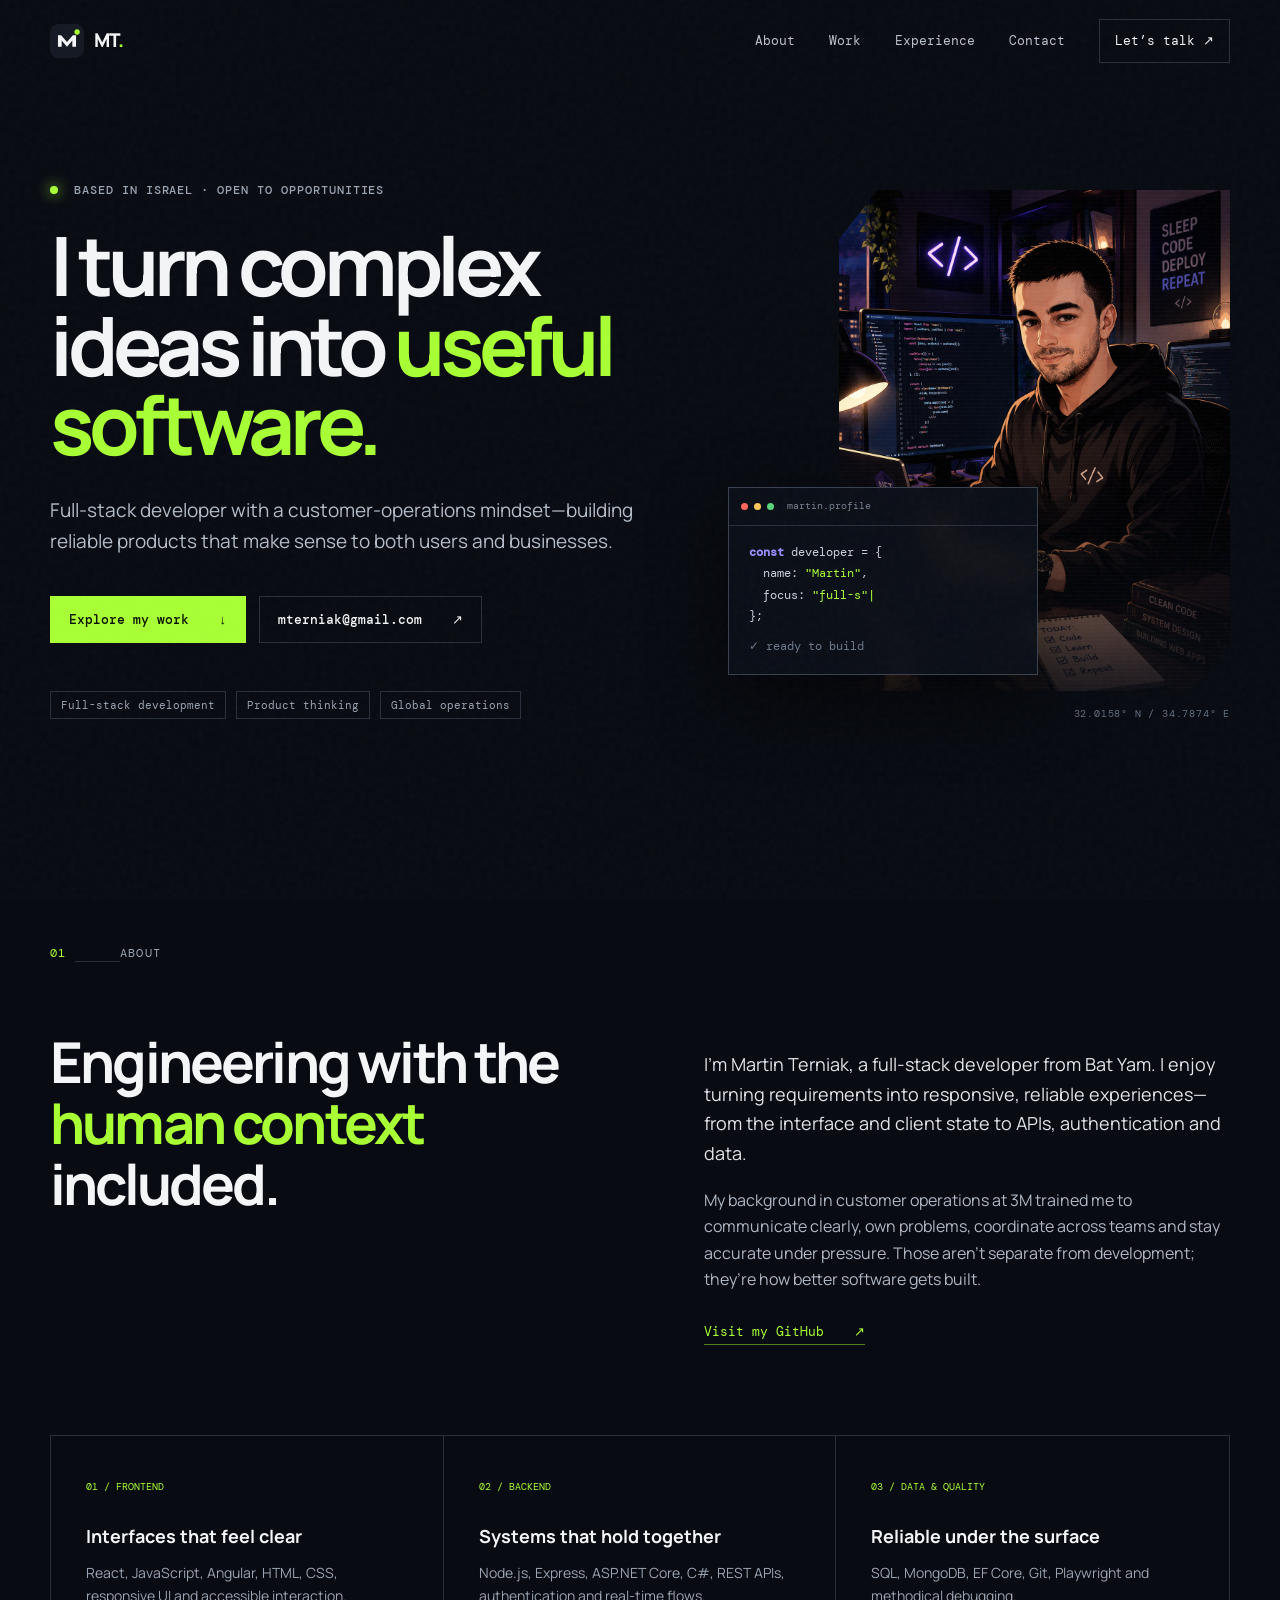
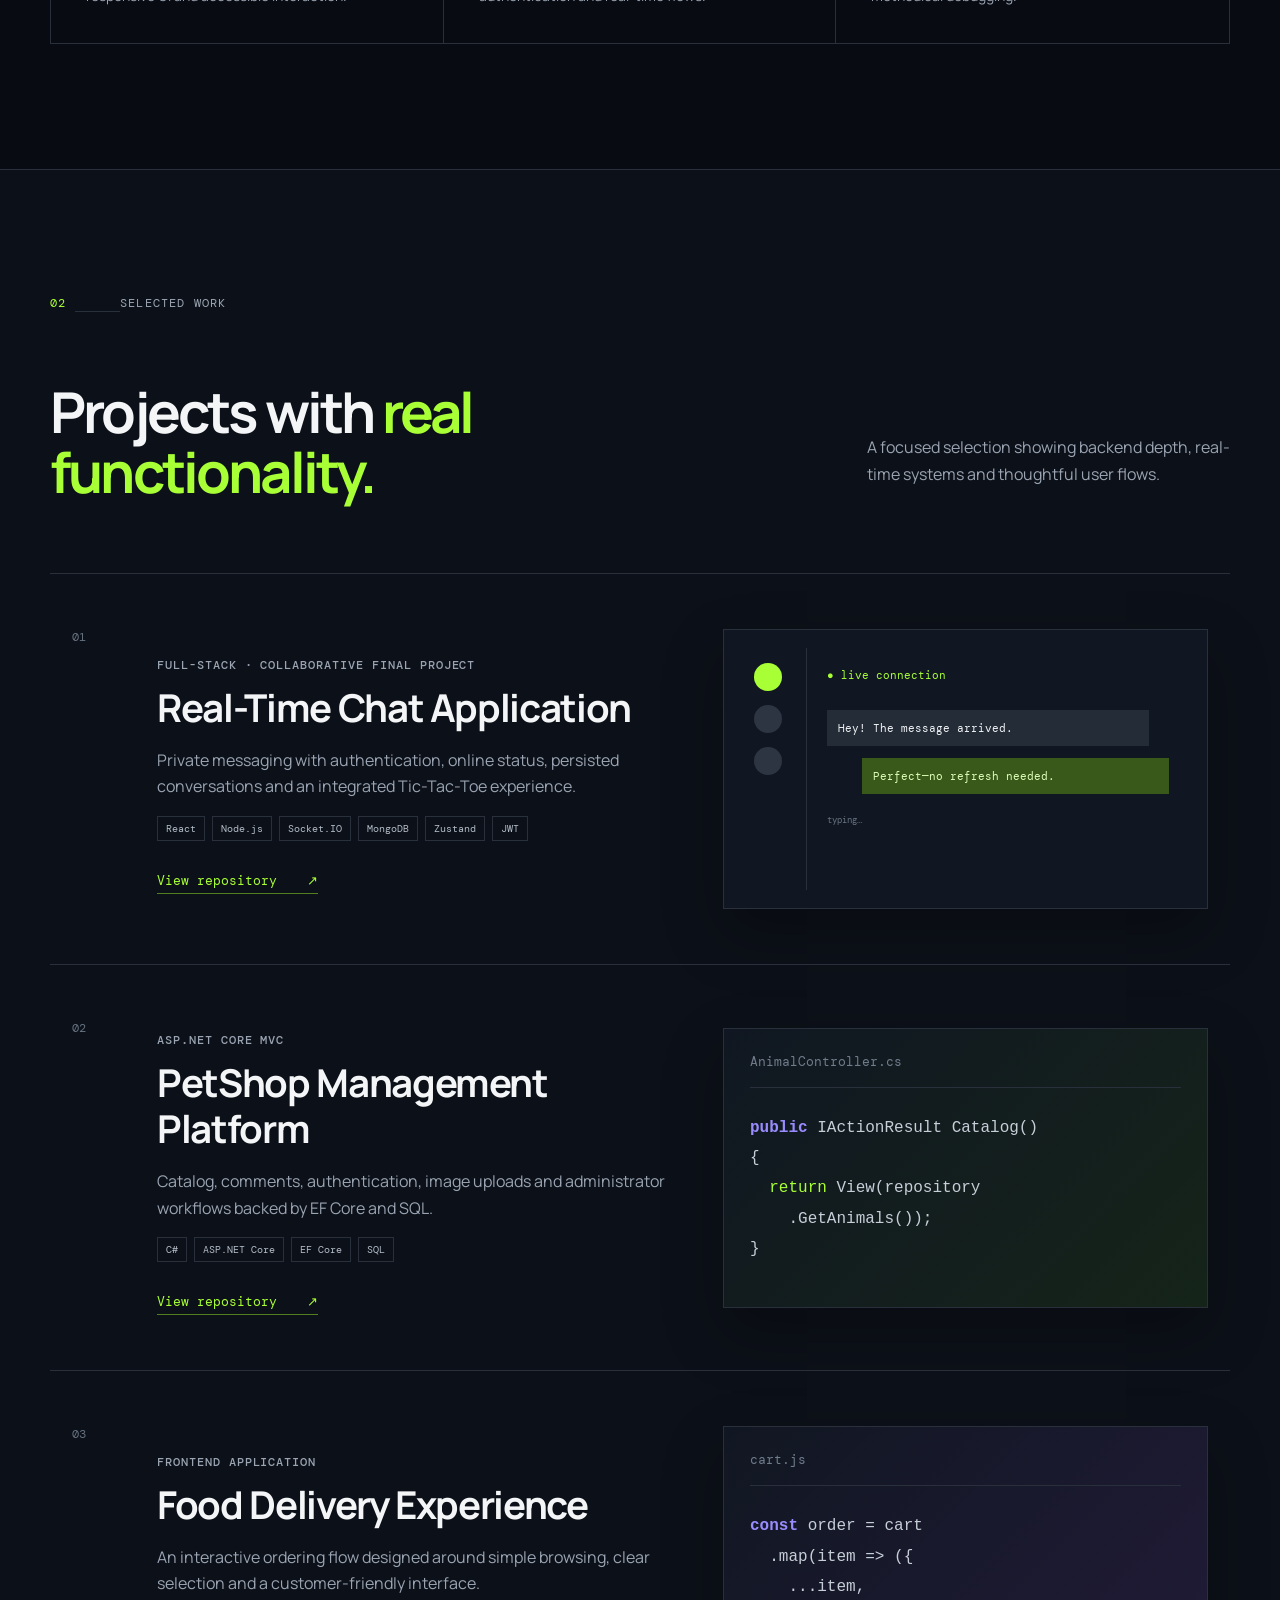
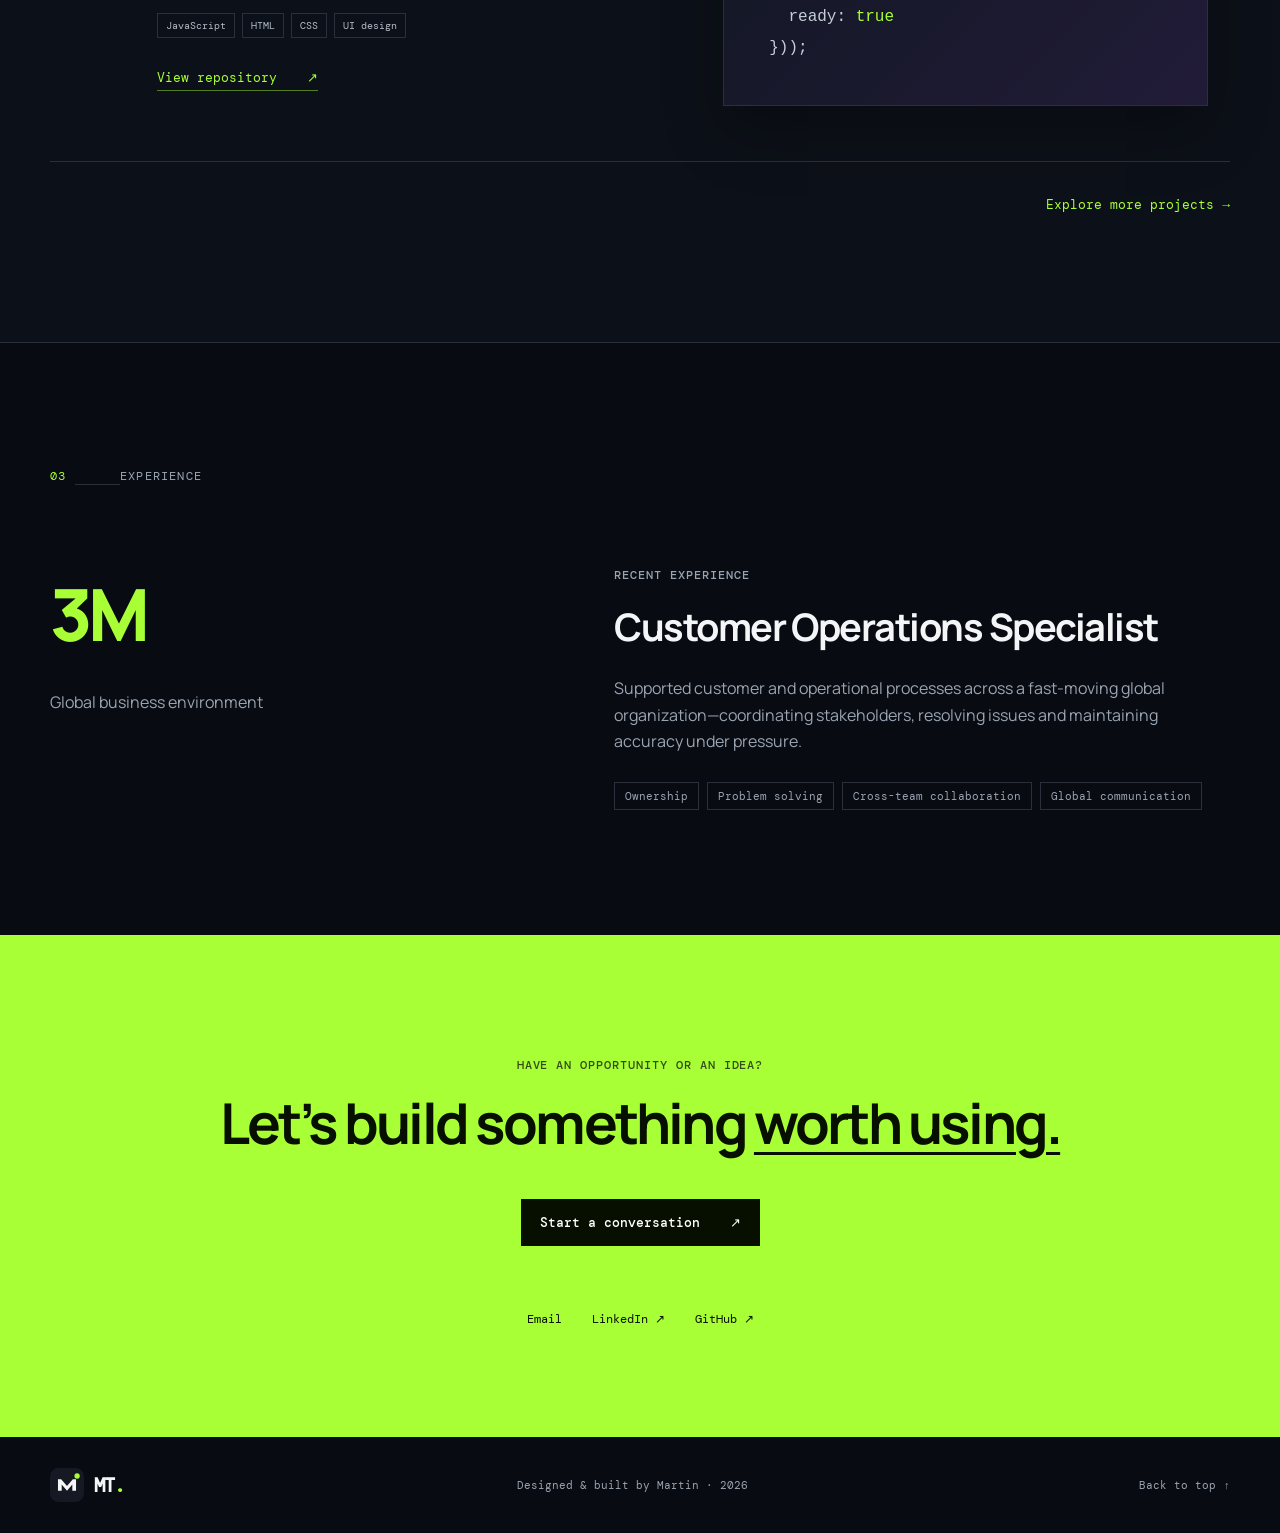
==== commit 11ac15bb: "Polish mobile navigation and add back-to-top button" ====
--- a/index.html
+++ b/index.html
@@ -5,7 +5,7 @@
   <meta name="viewport" content="width=device-width,initial-scale=1">
   <meta name="description" content="Martin Terniak — full-stack developer building practical, people-focused software with React, Node.js, ASP.NET Core and modern web technologies.">
   <meta name="theme-color" content="#080b12">
-  <title>Martin Terniak — Full-Stack Developer</title>
+  <title>Martin Terniak | Full-Stack Developer</title>
   <link rel="icon" href="logo.svg" type="image/svg+xml">
   <link rel="preconnect" href="https://fonts.googleapis.com">
   <link rel="preconnect" href="https://fonts.gstatic.com" crossorigin>
@@ -70,7 +70,7 @@
           <article class="project reveal"><div class="project-index">02</div><div class="project-main"><p class="project-kind">ASP.NET Core MVC</p><h3>PetShop Management Platform</h3><p>Catalog, comments, authentication, image uploads and administrator workflows backed by EF Core and SQL.</p><ul><li>C#</li><li>ASP.NET Core</li><li>EF Core</li><li>SQL</li></ul><a href="https://github.com/mt363636/PetShopProject" target="_blank" rel="noreferrer">View repository <span>↗</span></a></div><div class="code-card" aria-hidden="true"><small>AnimalController.cs</small><code><b>public</b> IActionResult Catalog()<br>{<br>&nbsp;&nbsp;<i>return</i> View(repository<br>&nbsp;&nbsp;&nbsp;&nbsp;.GetAnimals());<br>}</code></div></article>
           <article class="project reveal"><div class="project-index">03</div><div class="project-main"><p class="project-kind">Frontend application</p><h3>Food Delivery Experience</h3><p>An interactive ordering flow designed around simple browsing, clear selection and a customer-friendly interface.</p><ul><li>JavaScript</li><li>HTML</li><li>CSS</li><li>UI design</li></ul><a href="https://github.com/mt363636/Food-Delievery-App" target="_blank" rel="noreferrer">View repository <span>↗</span></a></div><div class="code-card violet" aria-hidden="true"><small>cart.js</small><code><b>const</b> order = cart<br>&nbsp;&nbsp;.map(item => ({<br>&nbsp;&nbsp;&nbsp;&nbsp;...item,<br>&nbsp;&nbsp;&nbsp;&nbsp;ready: <i>true</i><br>&nbsp;&nbsp;}));</code></div></article>
         </div>
-        <div class="archive-link reveal"><a href="projects.html">Explore all seven projects <span>→</span></a></div>
+        <div class="archive-link reveal"><a href="projects.html">Explore more projects <span>→</span></a></div>
       </div>
     </section>
 
@@ -82,6 +82,14 @@
     <section class="contact-section" id="contact"><div class="shell contact-inner reveal"><p class="kicker">Have an opportunity or an idea?</p><h2>Let’s build something <em>worth using.</em></h2><a class="button light" href="mailto:mterniak@gmail.com">Start a conversation <span>↗</span></a><div class="contact-links"><a href="mailto:mterniak@gmail.com">Email</a><a href="https://www.linkedin.com/in/martin-terniak-32437826b" target="_blank" rel="noreferrer">LinkedIn ↗</a><a href="https://github.com/mt363636" target="_blank" rel="noreferrer">GitHub ↗</a></div></div></section>
   </main>
   <footer><div class="shell"><a class="brand" href="#top"><img src="logo.svg" alt=""><span>MT<span class="accent">.</span></span></a><p>Designed & built by Martin · <span id="year"></span></p><a href="#top">Back to top ↑</a></div></footer>
+  <button
+  class="back-to-top"
+  id="back-to-top"
+  type="button"
+  aria-label="Back to top"
+>
+  ↑
+</button>
   <script src="script.js" defer></script>
 </body>
 </html>
--- a/style.css
+++ b/style.css
@@ -22,3 +22,118 @@
   .project-visual,.code-card{transition:transform .35s,border-color .35s,box-shadow .35s}
   .project:hover .project-visual,.project:hover .code-card{transform:translateY(-6px) scale(1.01);border-color:#4c5868;box-shadow:0 32px 70px #0007}
 }
+
+@media (max-width: 680px) {
+  body.menu-open::before {
+    content: "";
+    position: fixed;
+    inset: 70px 0 0;
+    z-index: 49;
+    background: #080b12;
+  }
+
+  body.menu-open .site-header {
+    background: #080b12;
+    border-bottom-color: var(--line);
+  }
+
+  .nav-list {
+    z-index: 2;
+    height: calc(100dvh - 70px);
+    overflow-y: auto;
+    background: #080b12;
+  }
+}
+.menu-button i {
+  transform-origin: center;
+  transition:
+    transform 0.3s ease,
+    opacity 0.2s ease;
+}
+
+.menu-button.active i:first-of-type {
+  transform: translateY(4px) rotate(45deg);
+}
+
+.menu-button.active i:last-of-type {
+  transform: translateY(-4px) rotate(-45deg);
+}
+
+@media (max-width: 680px) {
+  .nav-list.open a {
+    opacity: 0;
+    transform: translateY(12px);
+    animation: mobileNavReveal 0.4s ease forwards;
+  }
+
+  .nav-list.open a:nth-child(2) {
+    animation-delay: 0.05s;
+  }
+
+  .nav-list.open a:nth-child(3) {
+    animation-delay: 0.1s;
+  }
+
+  .nav-list.open a:nth-child(4) {
+    animation-delay: 0.15s;
+  }
+
+  .nav-list.open a:nth-child(5) {
+    animation-delay: 0.2s;
+  }
+}
+
+@keyframes mobileNavReveal {
+  to {
+    opacity: 1;
+    transform: translateY(0);
+  }
+}
+
+.back-to-top {
+  position: fixed;
+  right: 24px;
+  bottom: 24px;
+  z-index: 30;
+  width: 46px;
+  height: 46px;
+  display: grid;
+  place-items: center;
+  border: 1px solid var(--line);
+  border-radius: 50%;
+  background: rgba(16, 21, 31, 0.88);
+  color: var(--accent);
+  font-size: 20px;
+  cursor: pointer;
+  opacity: 0;
+  visibility: hidden;
+  transform: translateY(12px);
+  backdrop-filter: blur(12px);
+  transition:
+    opacity 0.25s ease,
+    visibility 0.25s ease,
+    transform 0.25s ease,
+    background 0.25s ease,
+    color 0.25s ease;
+}
+
+.back-to-top.visible {
+  opacity: 1;
+  visibility: visible;
+  transform: translateY(0);
+}
+
+.back-to-top:hover {
+  background: var(--accent);
+  color: #071000;
+  transform: translateY(-3px);
+}
+
+@media (max-width: 680px) {
+  .back-to-top {
+    right: 16px;
+    bottom: 16px;
+    width: 42px;
+    height: 42px;
+  }
+}
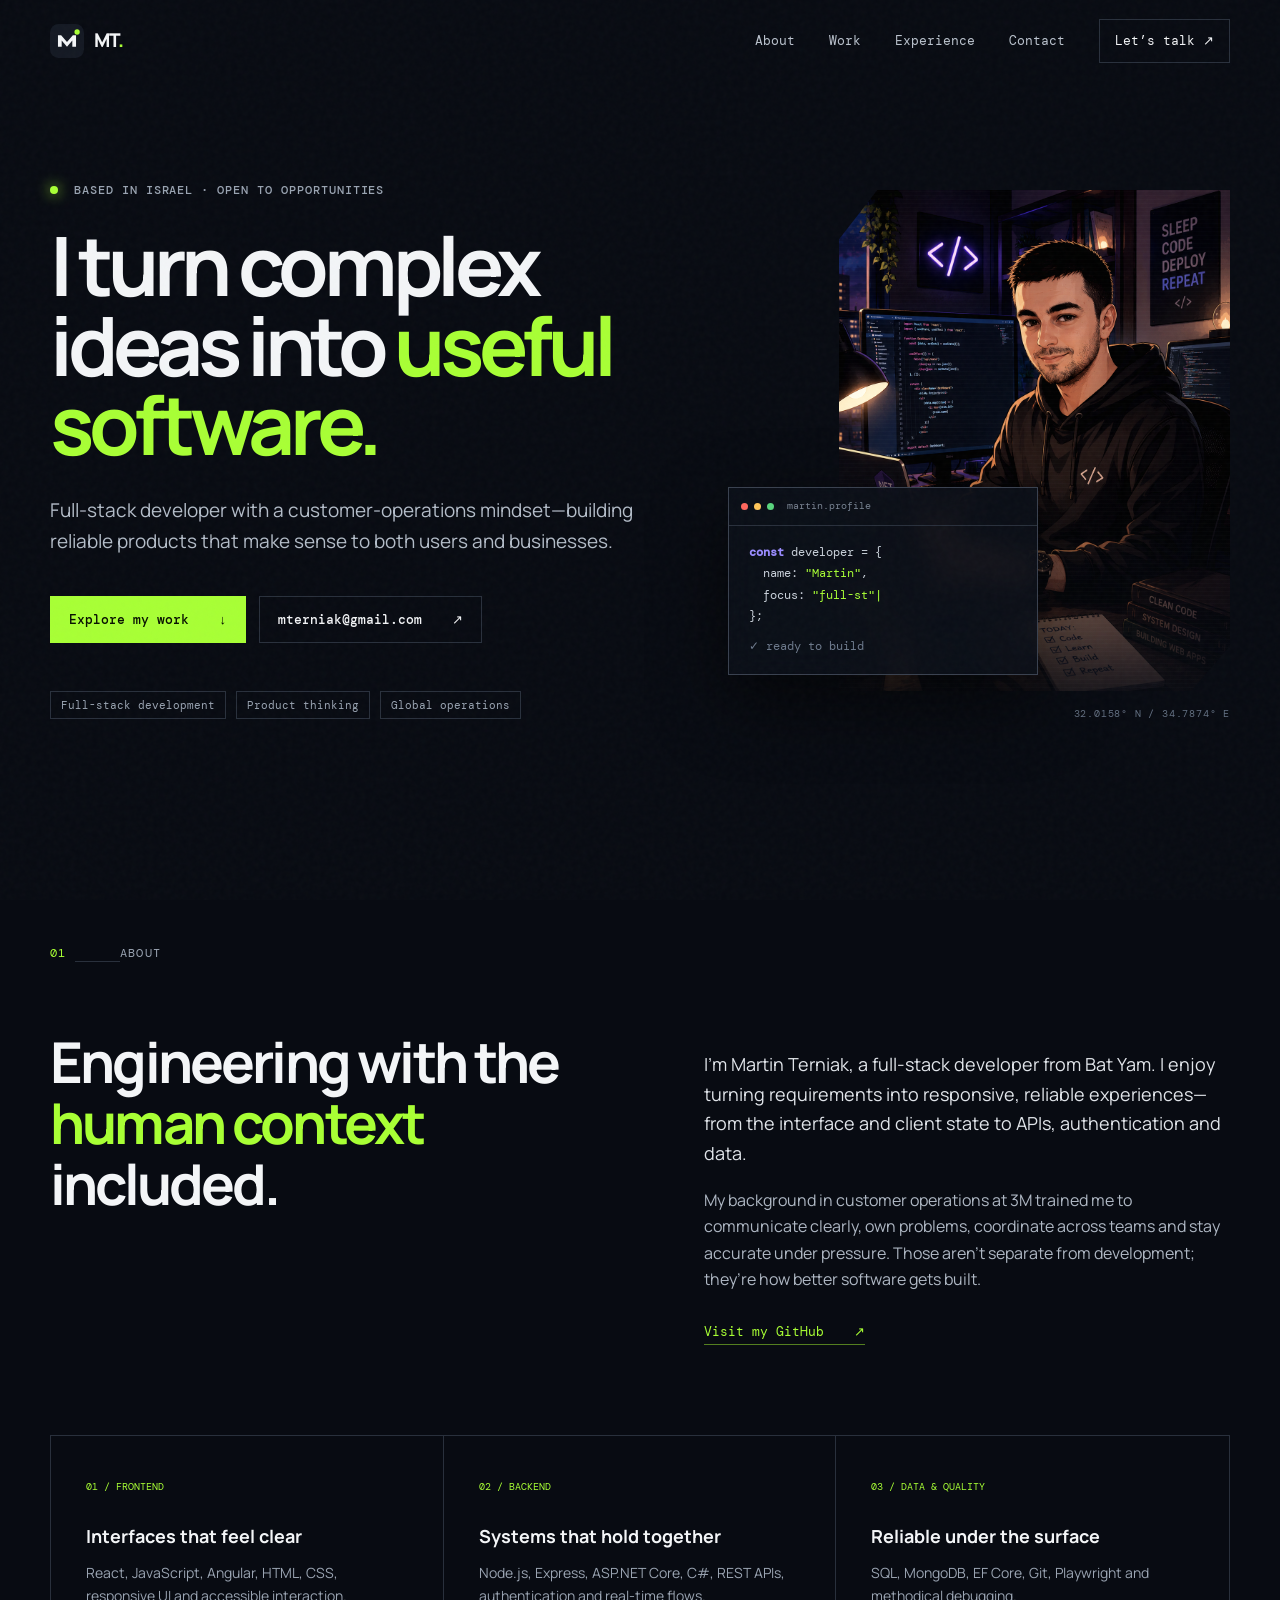
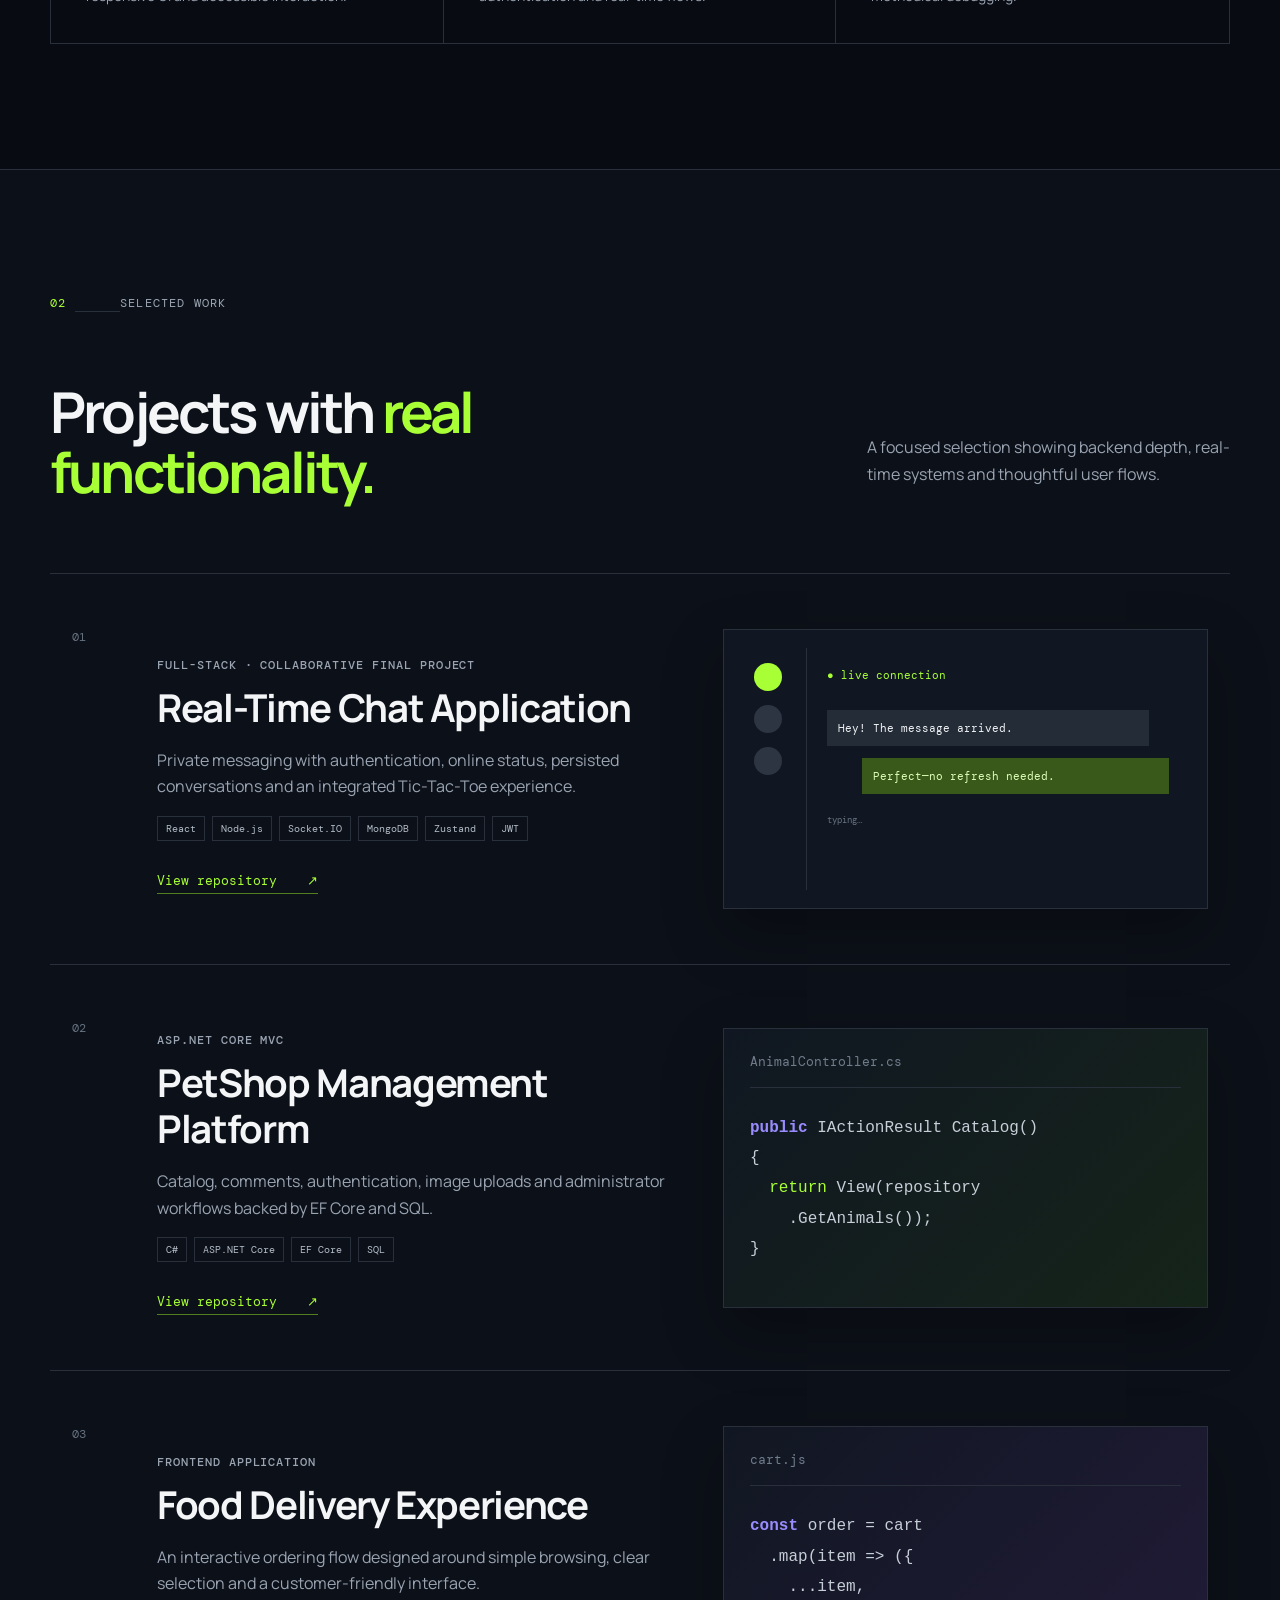
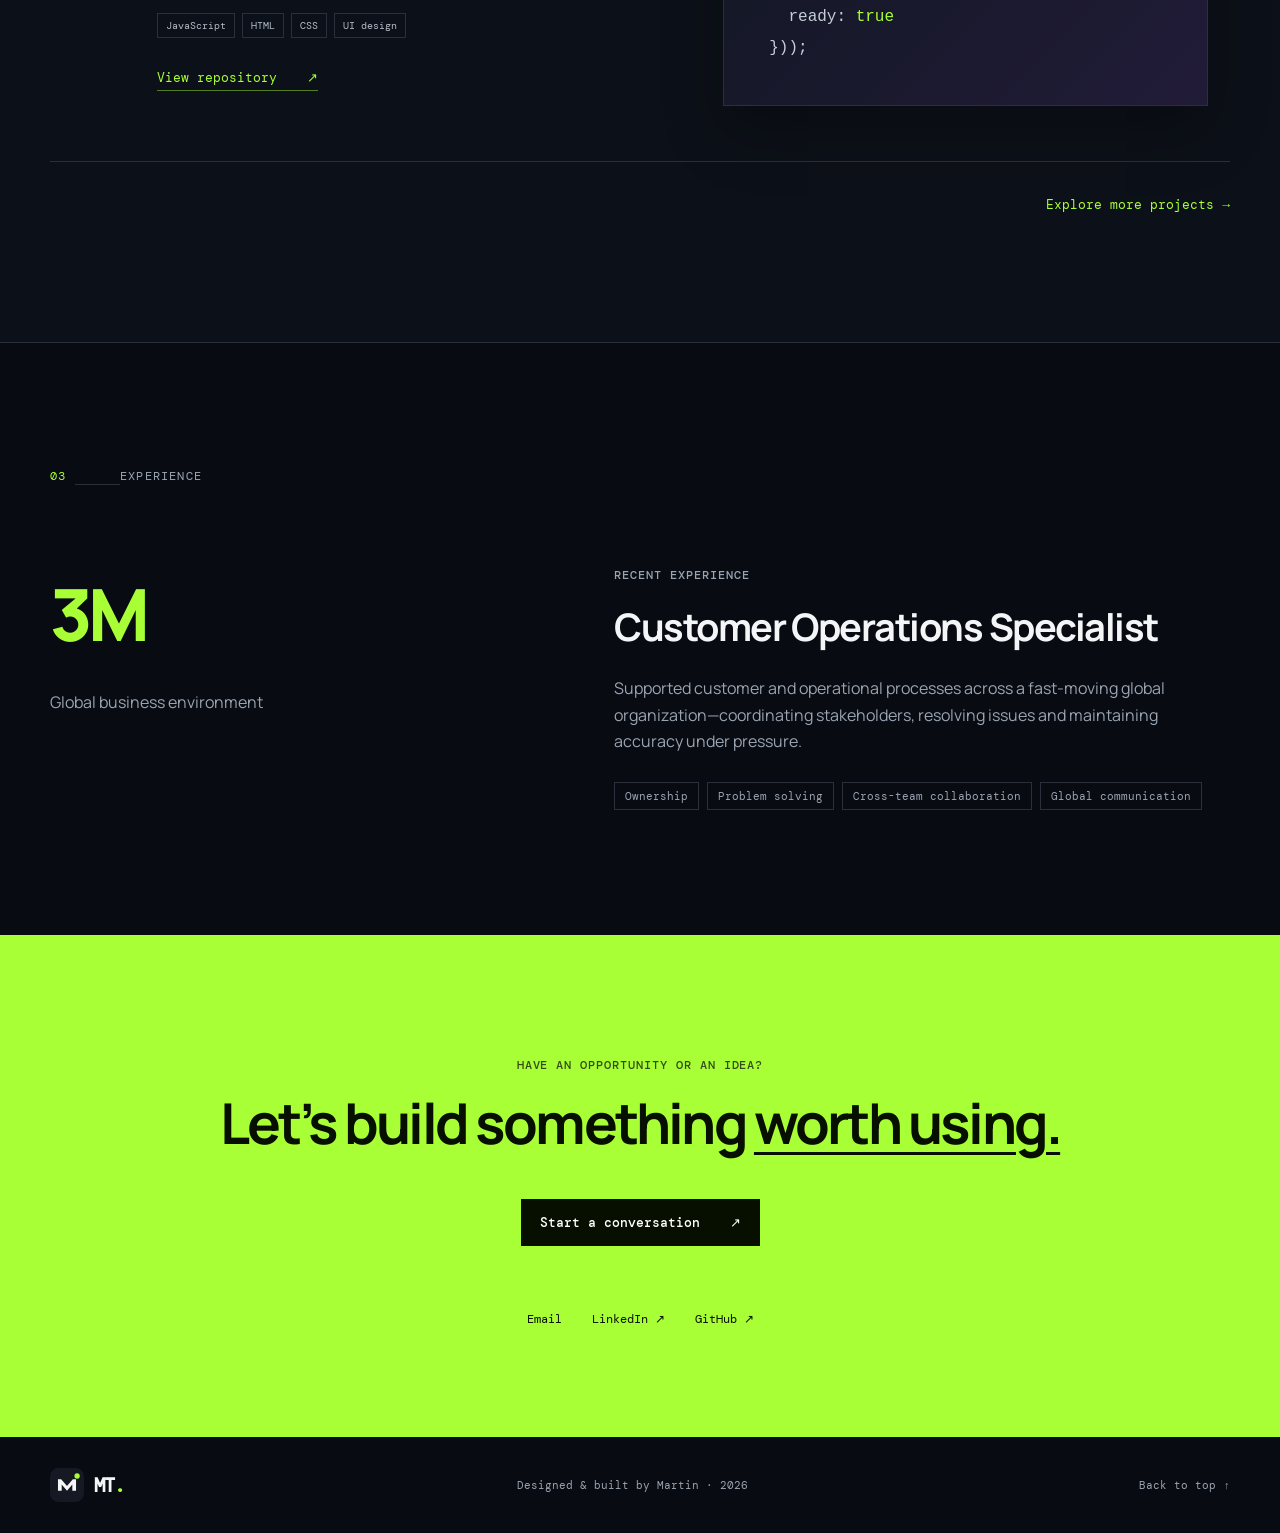
==== commit 67d44b61: "loading bar added" ====
--- a/index.html
+++ b/index.html
@@ -14,6 +14,34 @@
 </head>
 <body>
   <a class="skip-link" href="#main">Skip to content</a>
+  <div class="page-loader" id="page-loader" aria-hidden="true">
+  <div class="loader-grid"></div>
+
+  <div class="loader-content">
+    <div class="loader-logo">
+      <span>MT</span><i>.</i>
+    </div>
+
+    <div class="loader-status">
+      <span>INITIALIZING PORTFOLIO</span>
+      <span class="loader-percentage">100%</span>
+    </div>
+
+    <div class="loader-track">
+      <span class="loader-progress"></span>
+    </div>
+
+    <p>FULL-STACK SYSTEM READY</p>
+  </div>
+</div>
+
+<noscript>
+  <style>
+    .page-loader {
+      display: none;
+    }
+  </style>
+</noscript>
   <div class="noise" aria-hidden="true"></div>
   <header class="site-header" data-header>
     <nav class="nav shell" aria-label="Primary navigation">
--- a/style.css
+++ b/style.css
@@ -137,3 +137,183 @@
     height: 42px;
   }
 }
+
+/* =========================
+   Opening loader
+   ========================= */
+
+.page-loader {
+  position: fixed;
+  inset: 0;
+  z-index: 9999;
+  display: grid;
+  place-items: center;
+  overflow: hidden;
+  background: #080b12;
+  opacity: 1;
+  visibility: visible;
+  transition:
+    opacity 0.55s ease,
+    visibility 0.55s ease;
+}
+
+.page-loader.hidden {
+  opacity: 0;
+  visibility: hidden;
+  pointer-events: none;
+}
+
+.loader-grid {
+  position: absolute;
+  inset: -50%;
+  background-image:
+    linear-gradient(rgba(168, 255, 53, 0.05) 1px, transparent 1px),
+    linear-gradient(90deg, rgba(168, 255, 53, 0.05) 1px, transparent 1px);
+  background-size: 55px 55px;
+  transform: perspective(500px) rotateX(60deg) translateY(-10%);
+  animation: loaderGridMove 2s linear infinite;
+  mask-image: linear-gradient(
+    to bottom,
+    transparent,
+    black 35%,
+    transparent 75%
+  );
+}
+
+.loader-content {
+  position: relative;
+  z-index: 2;
+  width: min(360px, calc(100% - 48px));
+}
+
+.loader-logo {
+  display: flex;
+  align-items: flex-end;
+  margin-bottom: 38px;
+  font-family: var(--sans);
+  font-size: 54px;
+  font-weight: 800;
+  line-height: 1;
+  letter-spacing: -0.08em;
+}
+
+.loader-logo span {
+  animation: loaderLogoReveal 0.55s ease both;
+}
+
+.loader-logo i {
+  color: var(--accent);
+  font-style: normal;
+  animation:
+    loaderLogoReveal 0.55s 0.12s ease both,
+    loaderDotGlow 0.8s ease-in-out infinite alternate;
+}
+
+.loader-status {
+  display: flex;
+  justify-content: space-between;
+  margin-bottom: 10px;
+  color: var(--muted);
+  font: 10px var(--mono);
+  letter-spacing: 0.1em;
+}
+
+.loader-percentage {
+  color: var(--accent);
+}
+
+.loader-track {
+  position: relative;
+  height: 2px;
+  overflow: hidden;
+  background: var(--line);
+}
+
+.loader-progress {
+  position: absolute;
+  inset: 0;
+  background: var(--accent);
+  box-shadow: 0 0 18px rgba(168, 255, 53, 0.7);
+  transform: scaleX(0);
+  transform-origin: left;
+  animation: loaderProgress 0.9s cubic-bezier(0.65, 0, 0.35, 1) forwards;
+}
+
+.loader-content > p {
+  margin-top: 13px;
+  color: #5f6b7a;
+  font: 9px var(--mono);
+  letter-spacing: 0.14em;
+  text-align: right;
+  opacity: 0;
+  animation: loaderReady 0.25s 0.78s ease forwards;
+}
+
+@keyframes loaderProgress {
+  0% {
+    transform: scaleX(0);
+  }
+
+  35% {
+    transform: scaleX(0.32);
+  }
+
+  65% {
+    transform: scaleX(0.7);
+  }
+
+  100% {
+    transform: scaleX(1);
+  }
+}
+
+@keyframes loaderLogoReveal {
+  from {
+    opacity: 0;
+    transform: translateY(18px);
+  }
+
+  to {
+    opacity: 1;
+    transform: translateY(0);
+  }
+}
+
+@keyframes loaderDotGlow {
+  to {
+    text-shadow: 0 0 25px var(--accent);
+  }
+}
+
+@keyframes loaderReady {
+  to {
+    opacity: 1;
+  }
+}
+
+@keyframes loaderGridMove {
+  to {
+    transform:
+      perspective(500px)
+      rotateX(60deg)
+      translateY(55px);
+  }
+}
+
+@media (prefers-reduced-motion: reduce) {
+  .loader-grid,
+  .loader-logo span,
+  .loader-logo i,
+  .loader-progress,
+  .loader-content > p {
+    animation: none;
+  }
+
+  .loader-progress {
+    transform: scaleX(1);
+  }
+
+  .loader-content > p {
+    opacity: 1;
+  }
+}
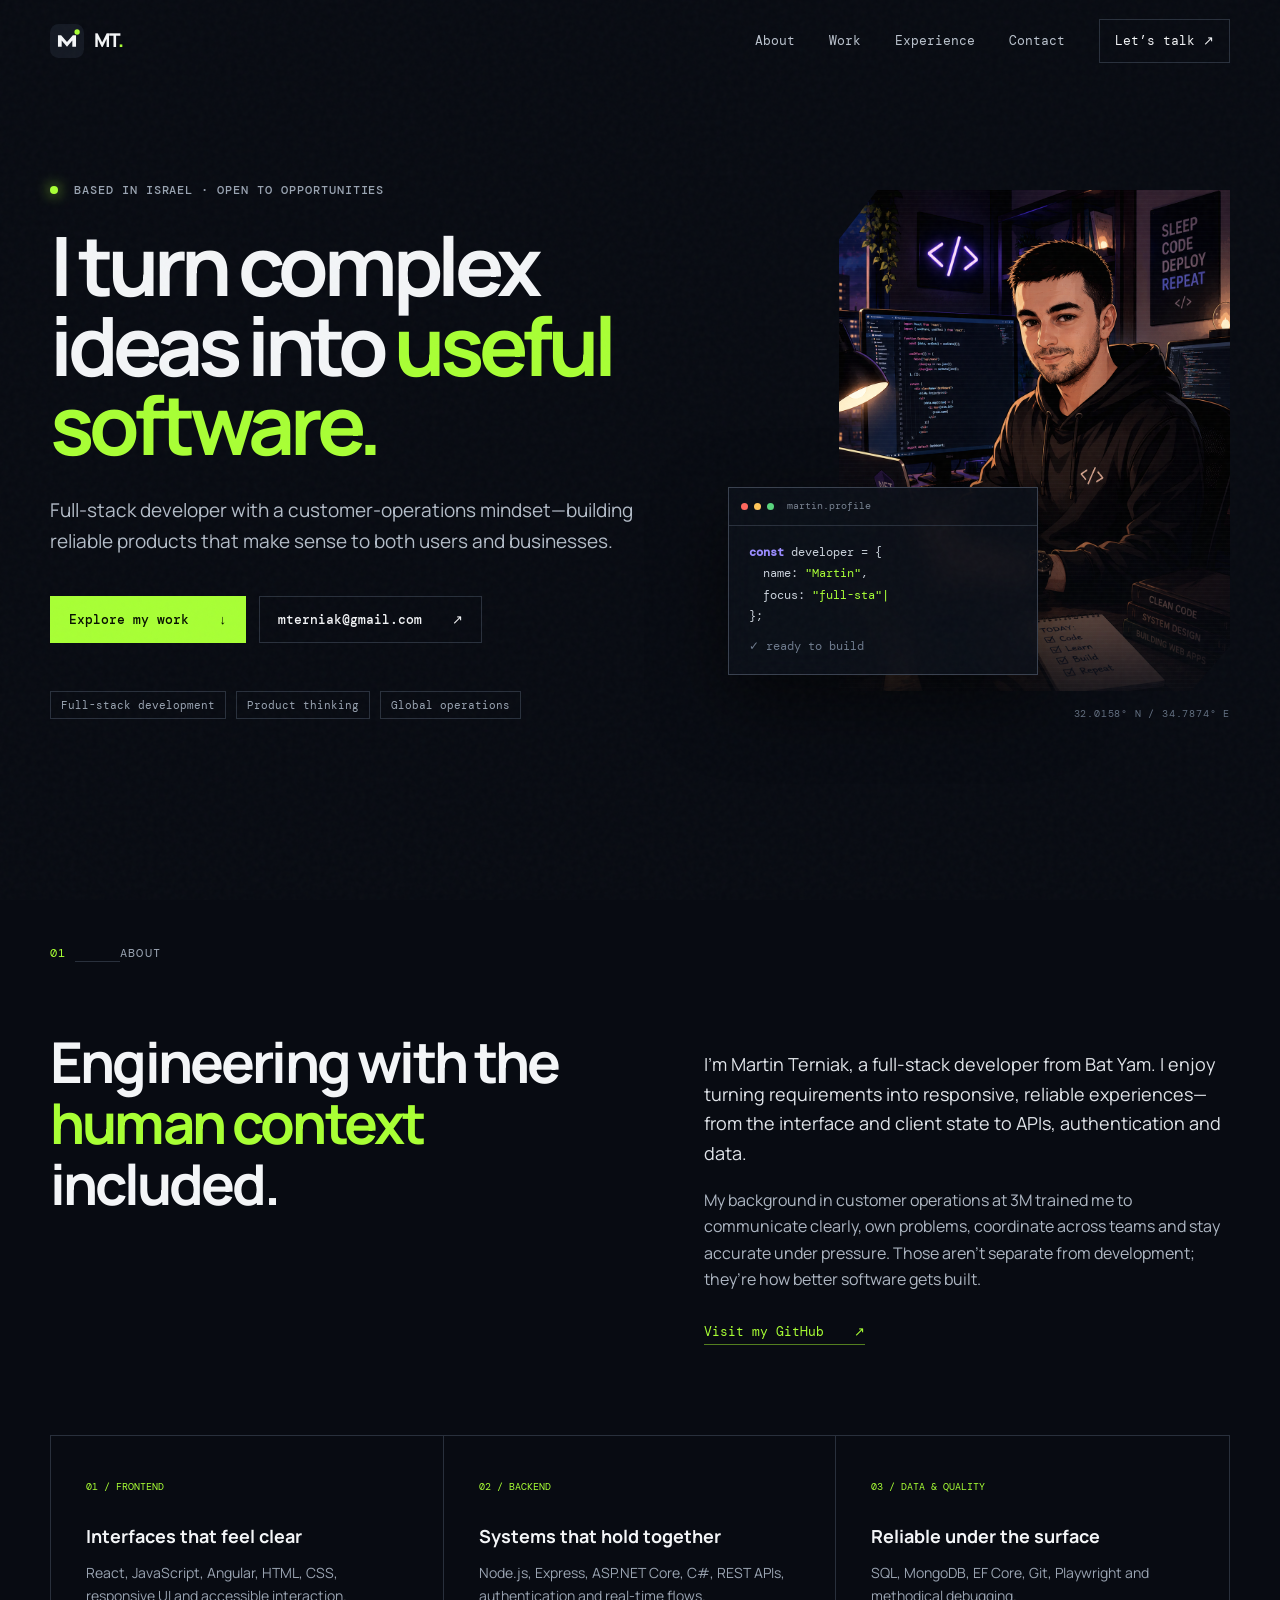
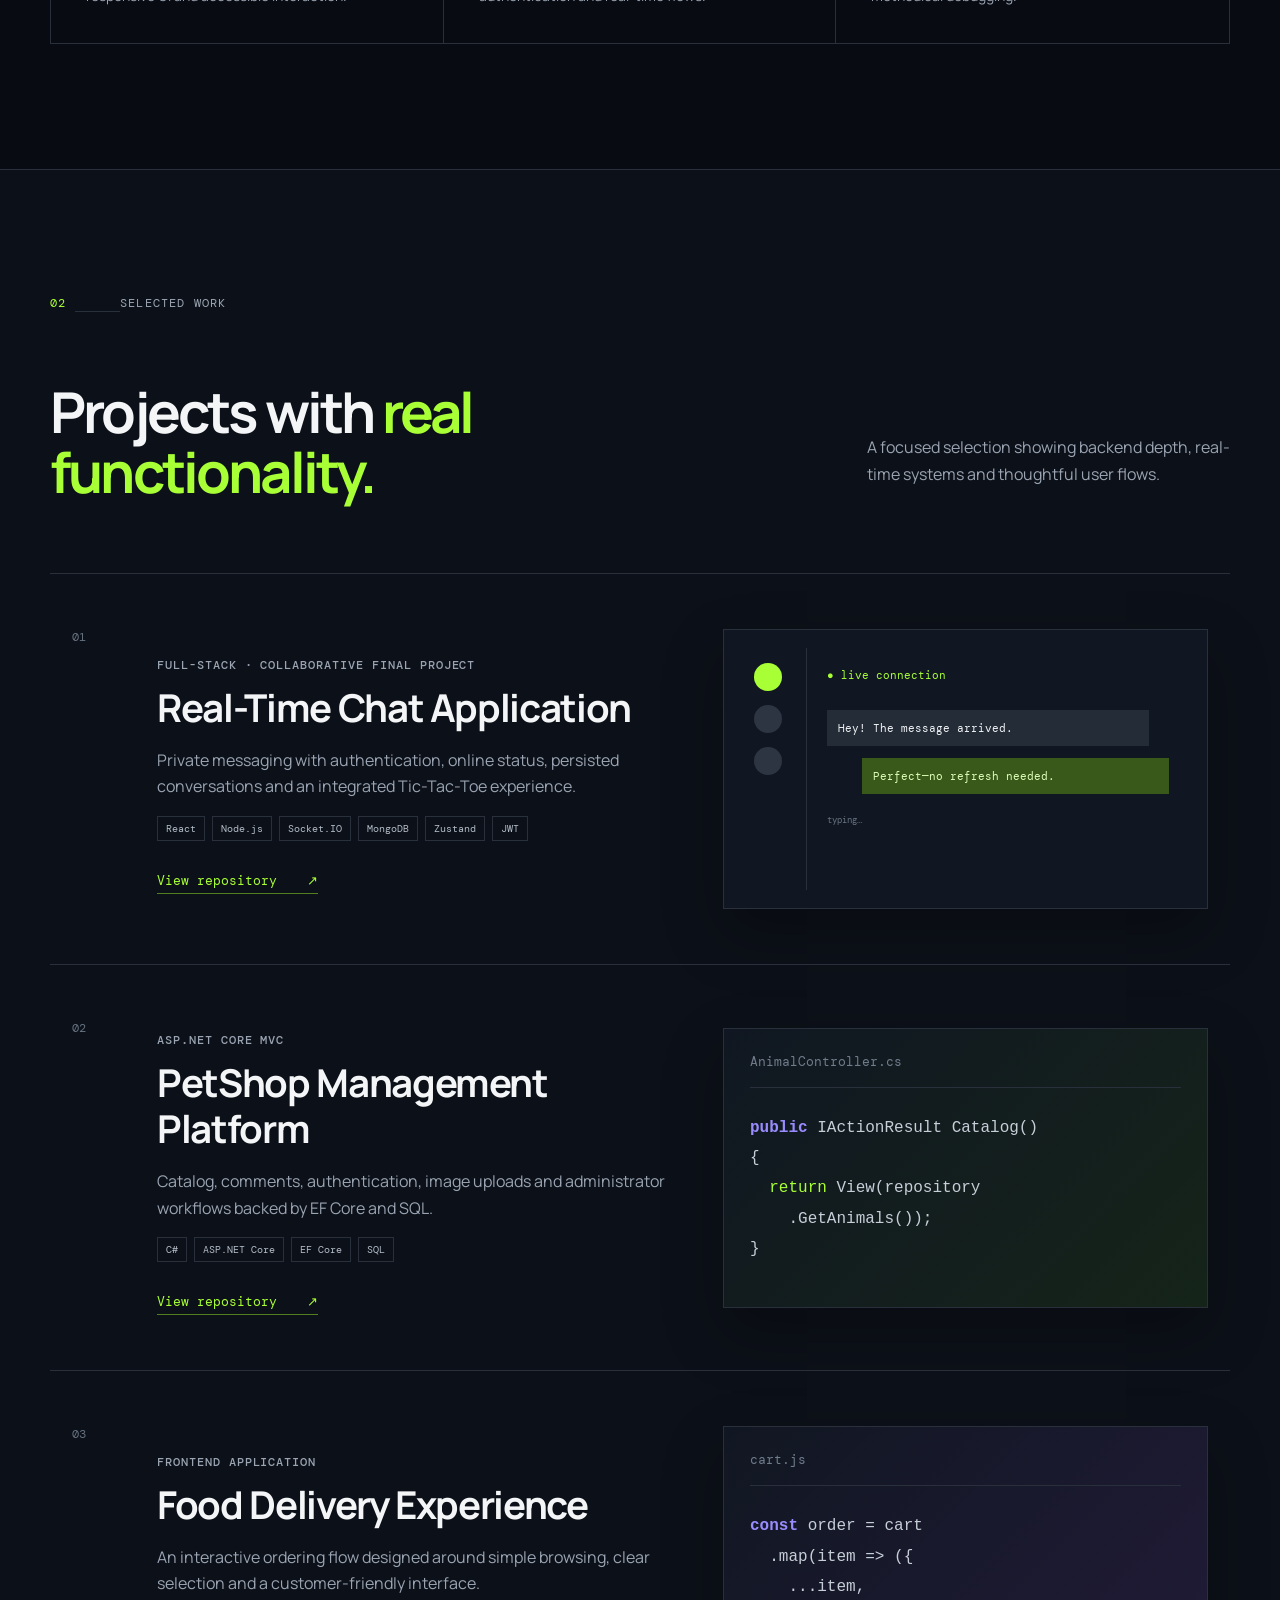
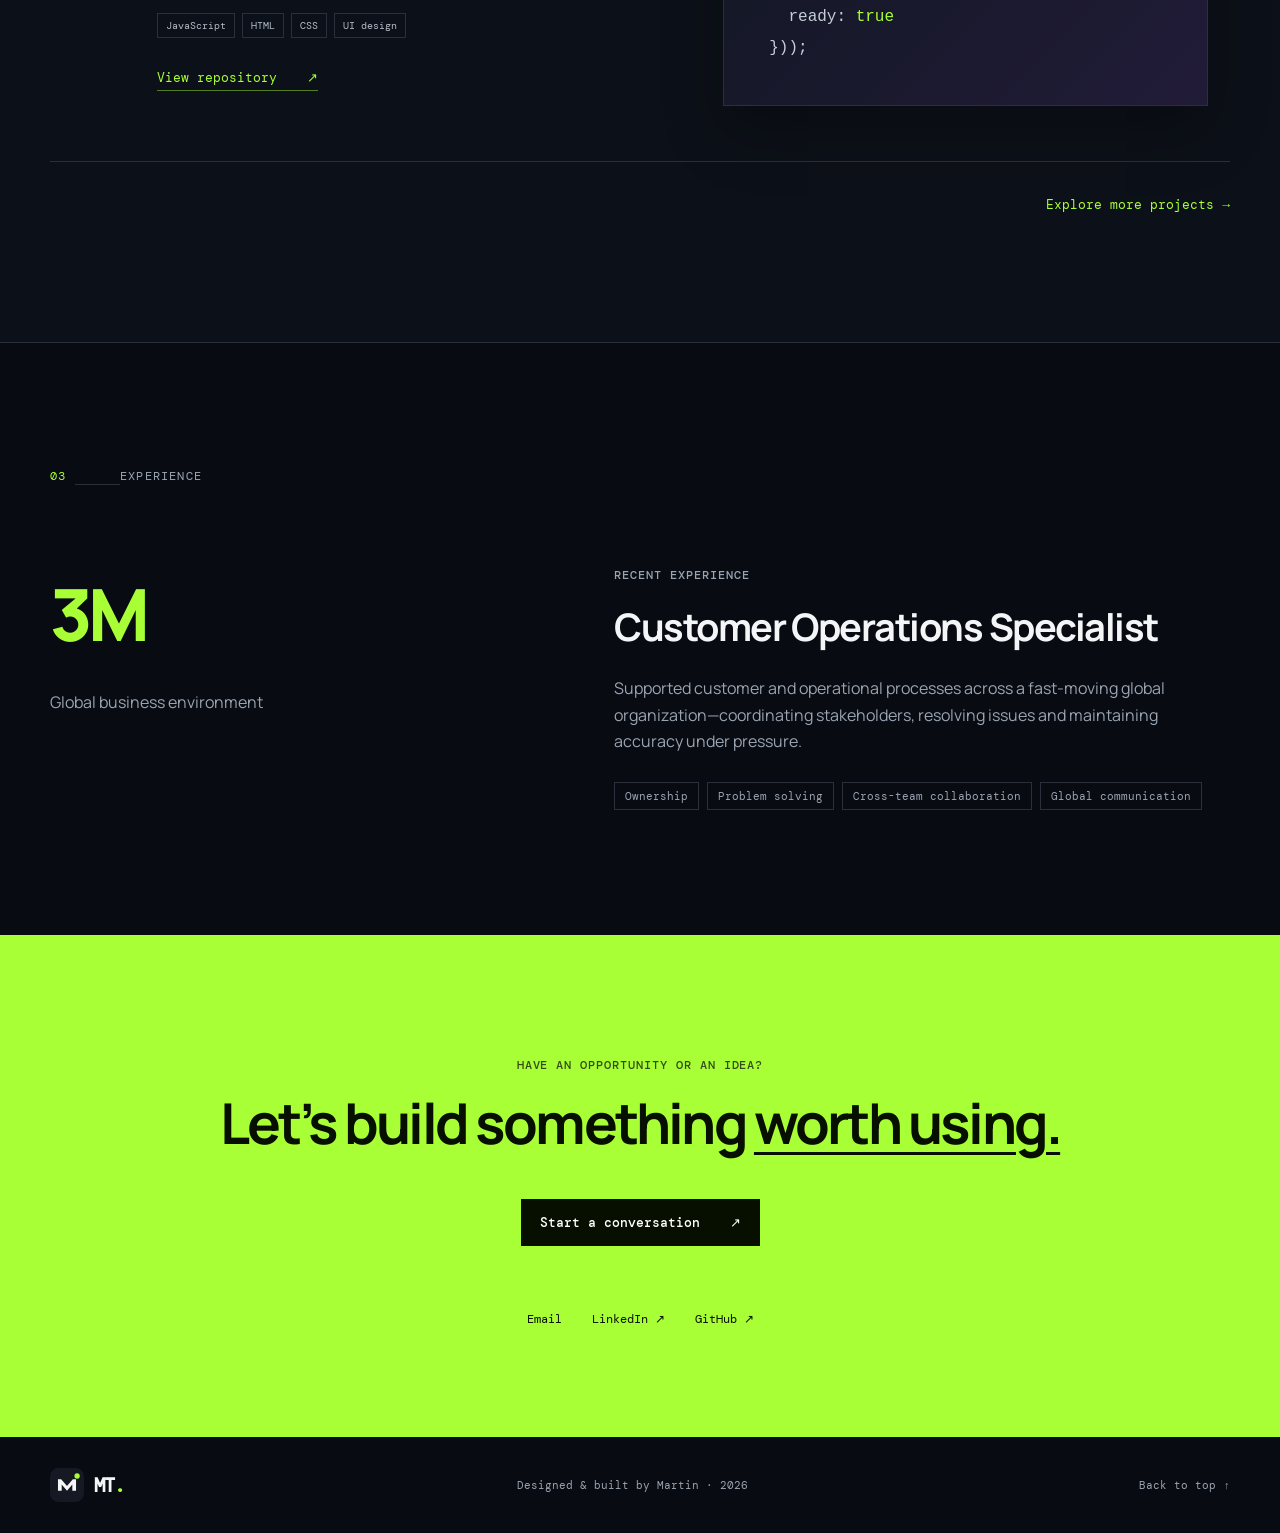
==== commit 7c8714de: "Animate loader percentage progress" ====
--- a/index.html
+++ b/index.html
@@ -24,7 +24,7 @@
 
     <div class="loader-status">
       <span>INITIALIZING PORTFOLIO</span>
-      <span class="loader-percentage">100%</span>
+      <span class="loader-percentage">0%</span>
     </div>
 
     <div class="loader-track">
--- a/style.css
+++ b/style.css
@@ -234,9 +234,9 @@
   inset: 0;
   background: var(--accent);
   box-shadow: 0 0 18px rgba(168, 255, 53, 0.7);
-  transform: scaleX(0);
-  transform-origin: left;
-  animation: loaderProgress 0.9s cubic-bezier(0.65, 0, 0.35, 1) forwards;
+transform: scaleX(0);
+transform-origin: left;
+transition: transform 0.12s ease-out;
 }
 
 .loader-content > p {
@@ -249,23 +249,7 @@
   animation: loaderReady 0.25s 0.78s ease forwards;
 }
 
-@keyframes loaderProgress {
-  0% {
-    transform: scaleX(0);
-  }
-
-  35% {
-    transform: scaleX(0.32);
-  }
-
-  65% {
-    transform: scaleX(0.7);
-  }
-
-  100% {
-    transform: scaleX(1);
-  }
-}
+
 
 @keyframes loaderLogoReveal {
   from {
@@ -310,7 +294,7 @@
   }
 
   .loader-progress {
-    transform: scaleX(1);
+    transition: none;
   }
 
   .loader-content > p {
